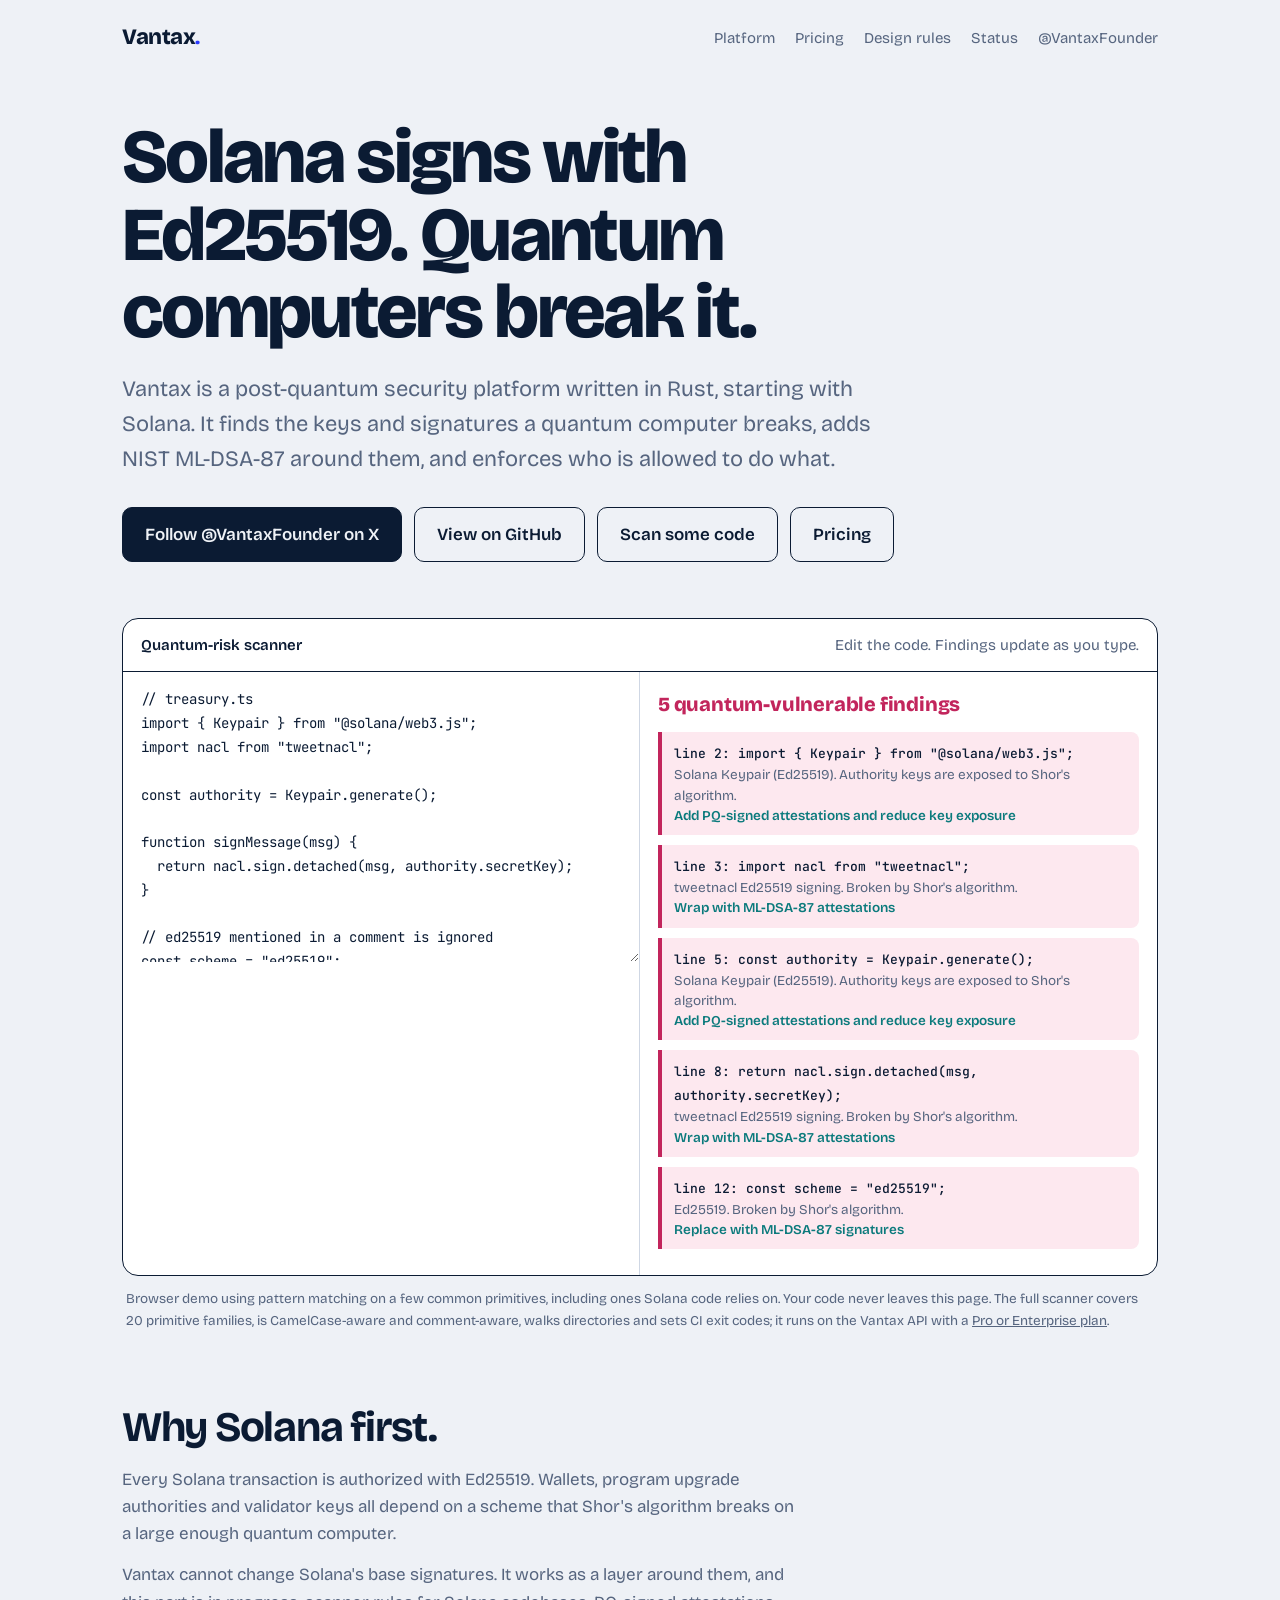
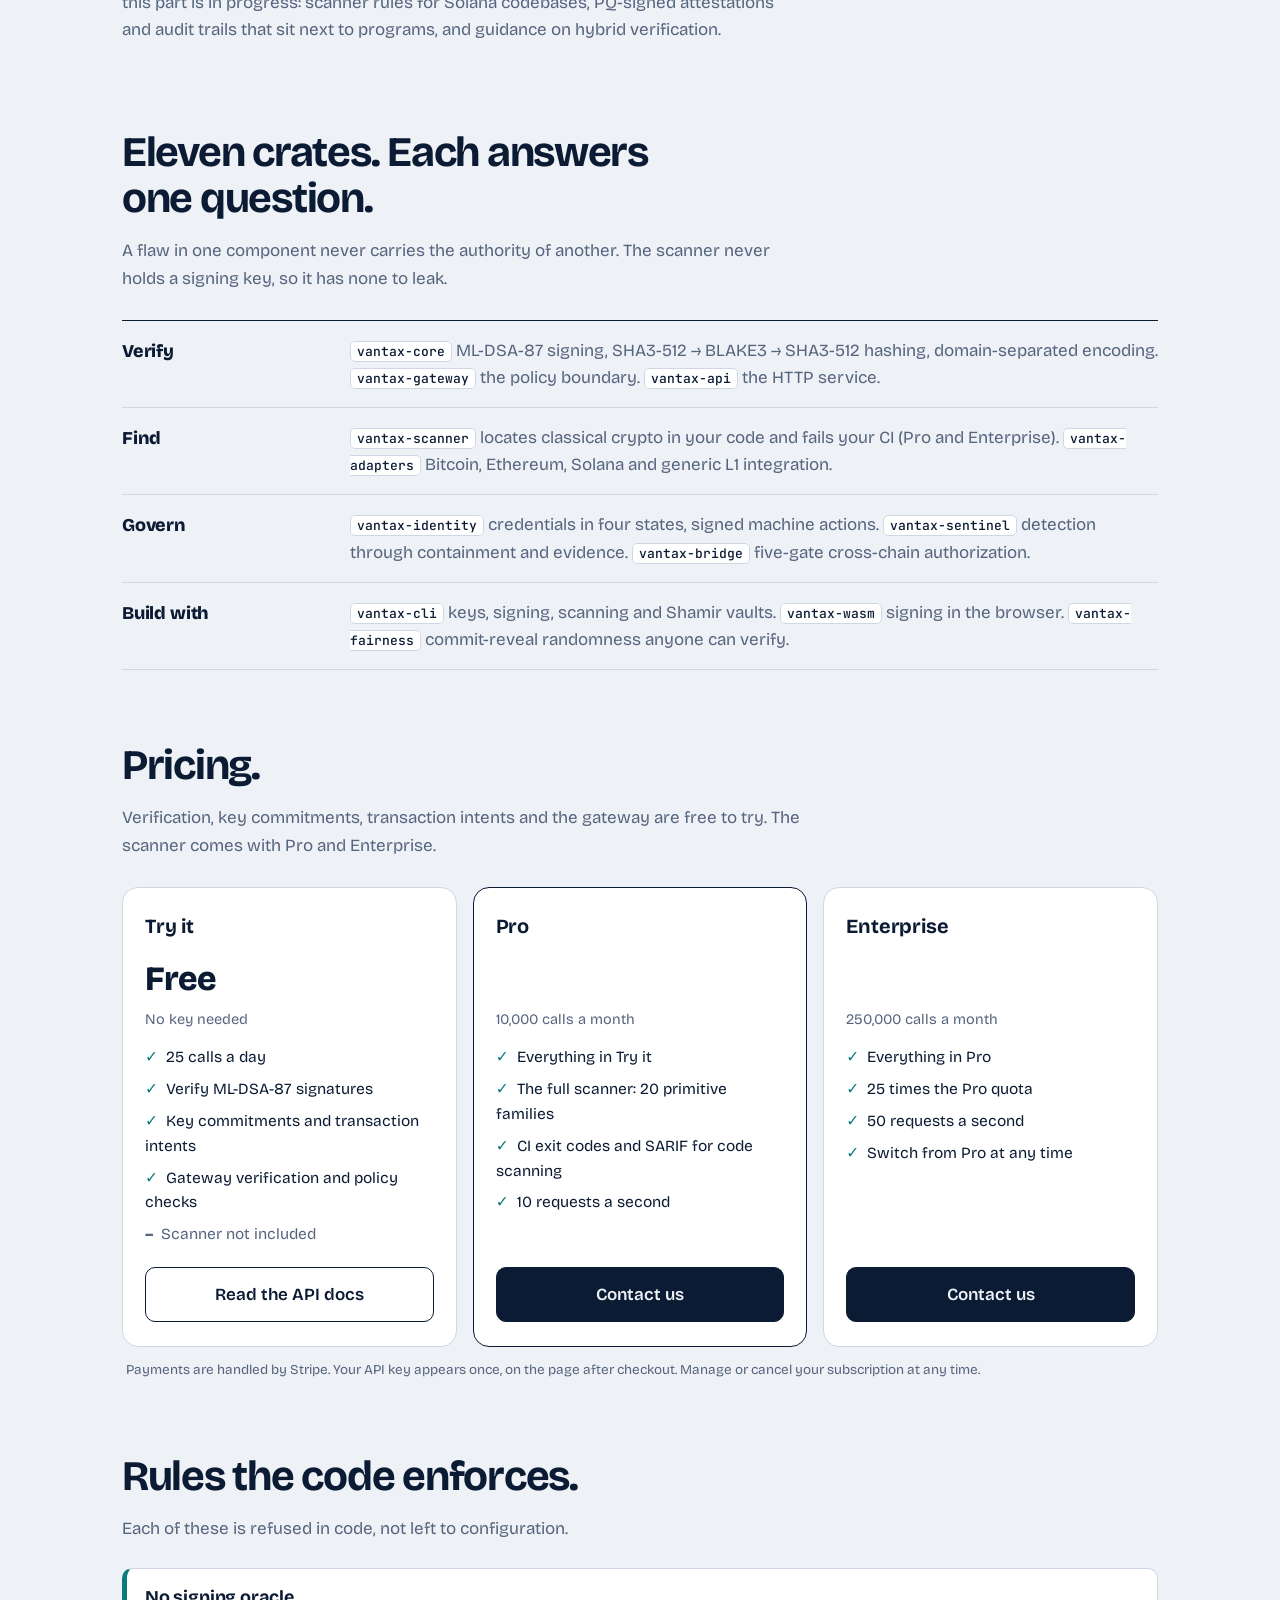
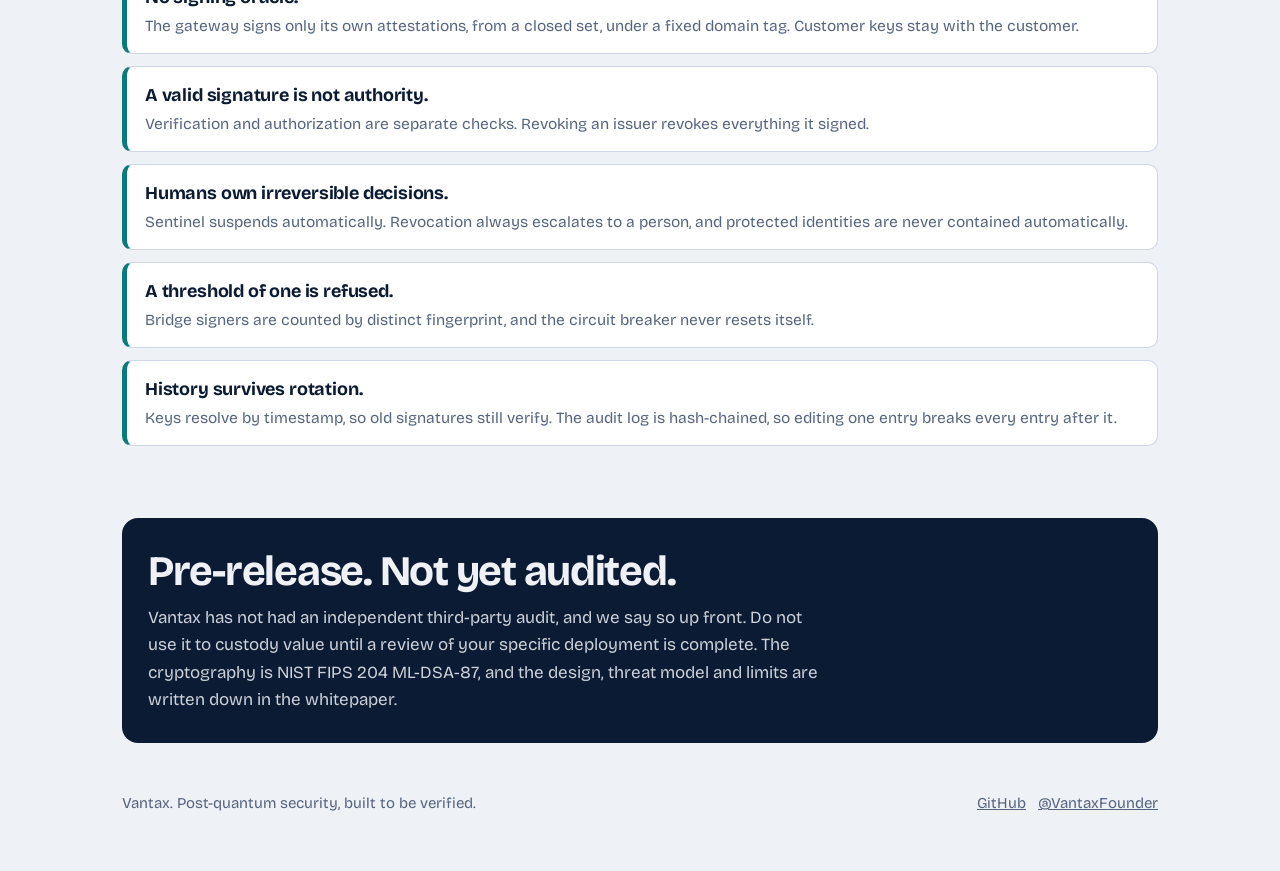
==== site/index.html @ fefc7bf5 "Vantax 2.0: open crates, CLI, docs and site Adds the open-source Vantax workspace (MIT or Apache-2.0" ====
<!DOCTYPE html>
<html lang="en">
<head>
<meta charset="utf-8">
<meta name="viewport" content="width=device-width, initial-scale=1, viewport-fit=cover">
<!-- Base URL of the Vantax API (no trailing slash). Empty means this site's own
     origin, for when the site and the API share a host (nginx proxies /api/). -->
<meta name="vantax-api" content="https://api.vantax-cybersecurity.com">
<title>Vantax: post-quantum security for Solana</title>
<meta name="description" content="Vantax is post-quantum security in Rust, starting with Solana: ML-DSA-87 signatures, a migration scanner, a policy gateway, identity, sentinel and bridge security.">
<link rel="canonical" href="https://vantax-cybersecurity.com/">
<meta property="og:type" content="website">
<meta property="og:url" content="https://vantax-cybersecurity.com/">
<meta property="og:title" content="Vantax: post-quantum security for Solana">
<meta property="og:description" content="Solana signs with Ed25519. Quantum computers break it. Vantax is post-quantum security in Rust, starting with Solana.">
<meta name="twitter:card" content="summary">
<meta name="twitter:site" content="@VantaxFounder">
<link rel="preconnect" href="https://fonts.googleapis.com">
<link rel="preconnect" href="https://fonts.gstatic.com" crossorigin>
<link href="https://fonts.googleapis.com/css2?family=Bricolage+Grotesque:opsz,wght@12..96,400;12..96,600;12..96,800&family=JetBrains+Mono:wght@400;500&display=swap" rel="stylesheet">
<style>
:root{--bg:#eef1f6;--surface:#fff;--ink:#0b1b33;--mute:#56657f;--line:#cfd7e4;--flag:#c2255c;--flagbg:#fde8ef;--ok:#0b7a7c;--okbg:#e2f4f4;--accent:#2b3cff;
--sans:"Bricolage Grotesque",system-ui,-apple-system,"Segoe UI",sans-serif;--mono:"JetBrains Mono",ui-monospace,Menlo,Consolas,monospace;
box-sizing:border-box;padding-top:env(safe-area-inset-top,0px);padding-bottom:env(safe-area-inset-bottom,0px)}
@media(prefers-color-scheme:dark){:root:not([data-theme="light"]){--bg:#0a1020;--surface:#111a30;--ink:#e8edf7;--mute:#8fa0bf;--line:#243252;--flag:#ff6b9a;--flagbg:#3a1526;--ok:#4fd1d3;--okbg:#0f2f33;--accent:#8a96ff}}
:root[data-theme="dark"]{--bg:#0a1020;--surface:#111a30;--ink:#e8edf7;--mute:#8fa0bf;--line:#243252;--flag:#ff6b9a;--flagbg:#3a1526;--ok:#4fd1d3;--okbg:#0f2f33;--accent:#8a96ff}
*,*::before,*::after{box-sizing:border-box}
html{scroll-behavior:smooth;scroll-padding-top:env(safe-area-inset-top,0px)}
body{margin:0;background:var(--bg);color:var(--ink);font-family:var(--sans);font-size:17px;line-height:1.6;-webkit-font-smoothing:antialiased}
a{color:inherit}
:focus-visible{outline:3px solid var(--accent);outline-offset:3px;border-radius:4px}
.wrap{max-width:1080px;margin:0 auto;padding:0 22px}
header{display:flex;align-items:center;justify-content:space-between;padding:20px 0}
.logo{font-weight:800;font-size:22px;letter-spacing:-.02em;text-decoration:none}
.logo b{color:var(--accent)}
nav a{margin-left:20px;font-size:15px;color:var(--mute);text-decoration:none}
nav a:hover{color:var(--ink)}
h1{font-size:clamp(38px,7vw,76px);line-height:1.02;letter-spacing:-.035em;font-weight:800;margin:44px 0 20px;max-width:17ch}
.lede{font-size:clamp(18px,2.4vw,22px);color:var(--mute);max-width:56ch;margin:0 0 30px}
.btns{display:flex;flex-wrap:wrap;gap:12px;margin-bottom:56px}
.btn{display:inline-block;padding:13px 22px;border-radius:10px;font-weight:600;text-decoration:none;border:1.5px solid var(--ink)}
.btn.p{background:var(--ink);color:var(--bg)}
.btn:hover{transform:translateY(-1px)}
.demo{background:var(--surface);border:1.5px solid var(--ink);border-radius:16px;overflow:hidden}
.demo-h{display:flex;justify-content:space-between;gap:12px;flex-wrap:wrap;padding:14px 18px;border-bottom:1.5px solid var(--ink);font-weight:600;font-size:15px}
.demo-h span{color:var(--mute);font-weight:400}
.cols{display:grid;grid-template-columns:1fr 1fr}
@media(max-width:760px){.cols{grid-template-columns:1fr}}
.ed{position:relative;border-right:1.5px solid var(--line)}
@media(max-width:760px){.ed{border-right:0;border-bottom:1.5px solid var(--line)}}
.ed::after{content:"";position:absolute;left:0;right:0;top:0;height:46px;background:linear-gradient(var(--flagbg),transparent);opacity:0;pointer-events:none;animation:sweep 2.4s .5s ease-out 1}
@keyframes sweep{0%{opacity:.9;transform:translateY(0)}100%{opacity:0;transform:translateY(260px)}}
textarea{width:100%;min-height:290px;border:0;resize:vertical;padding:16px 18px;background:transparent;color:var(--ink);font:400 14px/1.7 var(--mono);display:block}
.res{padding:16px 18px;min-height:290px;font-size:15px}
.sum{font-weight:800;font-size:20px;margin:0 0 12px;letter-spacing:-.01em}
.sum.ok{color:var(--ok)}.sum.bad{color:var(--flag)}
.f{border-left:4px solid var(--flag);background:var(--flagbg);padding:9px 12px;margin:0 0 10px;border-radius:0 8px 8px 0}
.f code{font:500 13px var(--mono)}
.f small{display:block;color:var(--mute);font-size:13.5px;line-height:1.5}
.f .fix{color:var(--ok);font-weight:600}
.note{font-size:13.5px;color:var(--mute);margin:12px 4px 0}
section{padding:72px 0 0}
h2{font-size:clamp(28px,4.5vw,42px);letter-spacing:-.03em;line-height:1.1;margin:0 0 16px;max-width:20ch}
p.big{max-width:62ch;color:var(--mute);margin:0 0 14px}
dl{margin:28px 0 0;border-top:1.5px solid var(--ink)}
.row{display:grid;grid-template-columns:200px 1fr;gap:6px 28px;padding:16px 0;border-bottom:1px solid var(--line)}
@media(max-width:640px){.row{grid-template-columns:1fr}}
dt{font-weight:800;font-size:18px;letter-spacing:-.01em}
dd{margin:0;color:var(--mute)}
dd code,.rules code{font:500 13px var(--mono);color:var(--ink);background:var(--surface);border:1px solid var(--line);border-radius:5px;padding:1px 6px}
.rules{list-style:none;padding:0;margin:26px 0 0;display:grid;gap:12px}
.rules li{background:var(--surface);border:1.5px solid var(--line);border-left:5px solid var(--ok);border-radius:10px;padding:14px 18px}
.rules b{display:block;font-size:18px;letter-spacing:-.01em}
.rules span{color:var(--mute);font-size:15.5px}
.plans{display:grid;grid-template-columns:repeat(3,1fr);gap:16px;margin:28px 0 0}
@media(max-width:860px){.plans{grid-template-columns:1fr}}
.plan{background:var(--surface);border:1.5px solid var(--line);border-radius:16px;padding:22px 22px 24px;display:flex;flex-direction:column}
.plan.hi{border:1.5px solid var(--ink)}
.plan h3{margin:0;font-size:20px;letter-spacing:-.01em}
.plan .price{font-size:34px;font-weight:800;letter-spacing:-.03em;margin:10px 0 2px;min-height:1.2em}
.plan .per{color:var(--mute);font-size:14.5px;margin:0 0 14px}
.plan ul{list-style:none;padding:0;margin:0 0 20px;display:grid;gap:7px;font-size:15.5px}
.plan li::before{content:"✓";color:var(--ok);font-weight:800;margin-right:8px}
.plan li.no::before{content:"–";color:var(--mute)}
.plan li.no{color:var(--mute)}
.plan .btn{margin-top:auto;text-align:center}
.btn[aria-disabled="true"]{opacity:.55;pointer-events:none}
.status{margin-top:72px;background:var(--ink);color:var(--bg);border-radius:16px;padding:30px 26px}
.status h2{margin-bottom:10px}
.status p{margin:0;max-width:62ch;opacity:.85}
footer{padding:48px 0 56px;color:var(--mute);font-size:15px;display:flex;flex-wrap:wrap;gap:12px 28px;justify-content:space-between}
@media(prefers-reduced-motion:reduce){.ed::after{animation:none}html{scroll-behavior:auto}.btn:hover{transform:none}}
</style>
</head>
<body>
<div class="wrap">
<header>
  <a class="logo" href="#top">Vantax<b>.</b></a>
  <nav><a href="#platform">Platform</a><a href="#pricing">Pricing</a><a href="#rules">Design rules</a><a href="#status">Status</a><a href="https://x.com/VantaxFounder">@VantaxFounder</a></nav>
</header>

<main id="top">
  <h1>Solana signs with Ed25519. Quantum computers break it.</h1>
  <p class="lede">Vantax is a post-quantum security platform written in Rust, starting with Solana. It finds the keys and signatures a quantum computer breaks, adds NIST ML-DSA-87 around them, and enforces who is allowed to do what.</p>
  <div class="btns">
    <a class="btn p" href="https://x.com/VantaxFounder">Follow @VantaxFounder on X</a>
    <a class="btn" href="https://github.com/Vanta-Cybersecurity/Vantax">View on GitHub</a>
    <a class="btn" href="#try">Scan some code</a>
    <a class="btn" href="#pricing">Pricing</a>
  </div>

  <div class="demo" id="try">
    <div class="demo-h">Quantum-risk scanner <span>Edit the code. Findings update as you type.</span></div>
    <div class="cols">
      <div class="ed"><label class="sr" for="code" style="position:absolute;left:-9999px">Source code to scan</label>
<textarea id="code" spellcheck="false">// treasury.ts
import { Keypair } from "@solana/web3.js";
import nacl from "tweetnacl";

const authority = Keypair.generate();

function signMessage(msg) {
  return nacl.sign.detached(msg, authority.secretKey);
}

// ed25519 mentioned in a comment is ignored
const scheme = "ed25519";</textarea></div>
      <div class="res" id="res" aria-live="polite"></div>
    </div>
  </div>
  <p class="note">Browser demo using pattern matching on a few common primitives, including ones Solana code relies on. Your code never leaves this page. The full scanner covers 20 primitive families, is CamelCase-aware and comment-aware, walks directories and sets CI exit codes; it runs on the Vantax API with a <a href="#pricing">Pro or Enterprise plan</a>.</p>

  <section id="solana">
    <h2>Why Solana first.</h2>
    <p class="big">Every Solana transaction is authorized with Ed25519. Wallets, program upgrade authorities and validator keys all depend on a scheme that Shor's algorithm breaks on a large enough quantum computer.</p>
    <p class="big">Vantax cannot change Solana's base signatures. It works as a layer around them, and this part is in progress: scanner rules for Solana codebases, PQ-signed attestations and audit trails that sit next to programs, and guidance on hybrid verification.</p>
  </section>

  <section id="platform">
    <h2>Eleven crates. Each answers one question.</h2>
    <p class="big">A flaw in one component never carries the authority of another. The scanner never holds a signing key, so it has none to leak.</p>
    <dl>
      <div class="row"><dt>Verify</dt><dd><code>vantax-core</code> ML-DSA-87 signing, SHA3-512 → BLAKE3 → SHA3-512 hashing, domain-separated encoding. <code>vantax-gateway</code> the policy boundary. <code>vantax-api</code> the HTTP service.</dd></div>
      <div class="row"><dt>Find</dt><dd><code>vantax-scanner</code> locates classical crypto in your code and fails your CI (Pro and Enterprise). <code>vantax-adapters</code> Bitcoin, Ethereum, Solana and generic L1 integration.</dd></div>
      <div class="row"><dt>Govern</dt><dd><code>vantax-identity</code> credentials in four states, signed machine actions. <code>vantax-sentinel</code> detection through containment and evidence. <code>vantax-bridge</code> five-gate cross-chain authorization.</dd></div>
      <div class="row"><dt>Build with</dt><dd><code>vantax-cli</code> keys, signing, scanning and Shamir vaults. <code>vantax-wasm</code> signing in the browser. <code>vantax-fairness</code> commit-reveal randomness anyone can verify.</dd></div>
    </dl>
  </section>

  <section id="pricing">
    <h2>Pricing.</h2>
    <p class="big">Verification, key commitments, transaction intents and the gateway are free to try. The scanner comes with Pro and Enterprise.</p>
    <div class="plans">
      <div class="plan">
        <h3>Try it</h3>
        <p class="price">Free</p>
        <p class="per">No key needed</p>
        <ul>
          <li>25 calls a day</li>
          <li>Verify ML-DSA-87 signatures</li>
          <li>Key commitments and transaction intents</li>
          <li>Gateway verification and policy checks</li>
          <li class="no">Scanner not included</li>
        </ul>
        <a class="btn" href="https://github.com/Vanta-Cybersecurity/Vantax/blob/main/docs/API.md">Read the API docs</a>
      </div>
      <div class="plan hi" data-plan="pro">
        <h3>Pro</h3>
        <p class="price" data-price>&nbsp;</p>
        <p class="per">10,000 calls a month</p>
        <ul>
          <li>Everything in Try it</li>
          <li>The full scanner: 20 primitive families</li>
          <li>CI exit codes and SARIF for code scanning</li>
          <li>10 requests a second</li>
        </ul>
        <a class="btn p" data-buy href="#pricing" aria-disabled="true">Subscribe</a>
      </div>
      <div class="plan" data-plan="enterprise">
        <h3>Enterprise</h3>
        <p class="price" data-price>&nbsp;</p>
        <p class="per">250,000 calls a month</p>
        <ul>
          <li>Everything in Pro</li>
          <li>25 times the Pro quota</li>
          <li>50 requests a second</li>
          <li>Switch from Pro at any time</li>
        </ul>
        <a class="btn p" data-buy href="#pricing" aria-disabled="true">Subscribe</a>
      </div>
    </div>
    <p class="note" id="billing-note">Payments are handled by Stripe. Your API key appears once, on the page after checkout. Manage or cancel your subscription at any time.</p>
  </section>

  <section id="rules">
    <h2>Rules the code enforces.</h2>
    <p class="big">Each of these is refused in code, not left to configuration.</p>
    <ul class="rules">
      <li><b>No signing oracle.</b><span>The gateway signs only its own attestations, from a closed set, under a fixed domain tag. Customer keys stay with the customer.</span></li>
      <li><b>A valid signature is not authority.</b><span>Verification and authorization are separate checks. Revoking an issuer revokes everything it signed.</span></li>
      <li><b>Humans own irreversible decisions.</b><span>Sentinel suspends automatically. Revocation always escalates to a person, and protected identities are never contained automatically.</span></li>
      <li><b>A threshold of one is refused.</b><span>Bridge signers are counted by distinct fingerprint, and the circuit breaker never resets itself.</span></li>
      <li><b>History survives rotation.</b><span>Keys resolve by timestamp, so old signatures still verify. The audit log is hash-chained, so editing one entry breaks every entry after it.</span></li>
    </ul>
  </section>

  <section class="status" id="status">
    <h2>Pre-release. Not yet audited.</h2>
    <p>Vantax has not had an independent third-party audit, and we say so up front. Do not use it to custody value until a review of your specific deployment is complete. The cryptography is NIST FIPS 204 ML-DSA-87, and the design, threat model and limits are written down in the whitepaper.</p>
  </section>
</main>

<footer>
  <span>Vantax. Post-quantum security, built to be verified.</span>
  <span><a href="https://github.com/Vanta-Cybersecurity/Vantax">GitHub</a> &nbsp; <a href="https://x.com/VantaxFounder">@VantaxFounder</a></span>
</footer>
</div>

<script>
(function(){
  var rules=[
    {re:/secp256k1/i,n:"secp256k1 (ECDSA)",s:"Broken by Shor's algorithm",f:"Replace with ML-DSA-87 signatures"},
    {re:/\bKeypair\b/,n:"Solana Keypair (Ed25519)",s:"Authority keys are exposed to Shor's algorithm",f:"Add PQ-signed attestations and reduce key exposure"},
    {re:/tweetnacl|\bnacl\.sign/,n:"tweetnacl Ed25519 signing",s:"Broken by Shor's algorithm",f:"Wrap with ML-DSA-87 attestations"},
    {re:/ed25519[_-]dalek|ed25519_consensus/i,n:"ed25519-dalek",s:"Broken by Shor's algorithm",f:"Wrap with ML-DSA-87 attestations"},
    {re:/\bed25519\b/i,n:"Ed25519",s:"Broken by Shor's algorithm",f:"Replace with ML-DSA-87 signatures"},
    {re:/\becdsa\b/i,n:"ECDSA",s:"Broken by Shor's algorithm",f:"Replace with ML-DSA-87 signatures"},
    {re:/["'(\s.]rsa["')\s.,]|RSA[A-Z_]|\bRSA\b/,n:"RSA",s:"Broken by Shor's algorithm",f:"Replace with ML-DSA-87 (signing) or ML-KEM (key exchange)"},
    {re:/\b(p-?256|prime256v1|secp256r1)\b/i,n:"P-256",s:"Broken by Shor's algorithm",f:"Replace with ML-DSA-87 signatures"},
    {re:/\b(x25519|ecdh)\b/i,n:"ECDH / X25519",s:"Key exchange broken by Shor's algorithm",f:"Replace with ML-KEM"}
  ];
  var ta=document.getElementById("code"),res=document.getElementById("res");
  function esc(s){return s.replace(/[&<>]/g,function(c){return {"&":"&amp;","<":"&lt;",">":"&gt;"}[c]})}
  function scan(){
    var lines=ta.value.split("\n"),out=[],hits=0;
    lines.forEach(function(l,i){
      var t=l.trim();
      if(!t||t.indexOf("//")===0||t.indexOf("#")===0||t.indexOf("*")===0)return;
      var code=l.replace(/\/\/.*$/,"");
      rules.forEach(function(r){
        if(r.re.test(code)){
          hits++;
          out.push('<div class="f"><code>line '+(i+1)+': '+esc(t.slice(0,60))+'</code><small>'+r.n+'. '+r.s+'.</small><small class="fix">'+r.f+'</small></div>');
        }
      });
    });
    res.innerHTML=hits?'<p class="sum bad">'+hits+' quantum-vulnerable finding'+(hits>1?'s':'')+'</p>'+out.join(""):'<p class="sum ok">No findings in this snippet.</p><small>Nothing matched the demo patterns. Run the full scanner on your repository for real coverage.</small>';
  }
  ta.addEventListener("input",scan);scan();
})();
(function(){
  // Prices and checkout links come from the API (GET /api/v1/plans), so they
  // are set in one place: the server's VANTAX_PRICE_* and VANTAX_STRIPE_LINK_*.
  var base=(document.querySelector('meta[name="vantax-api"]')||{}).content||"";
  var note=document.getElementById("billing-note");
  function contact(){
    document.querySelectorAll("[data-buy]").forEach(function(a){
      a.textContent="Contact us";a.href="https://x.com/VantaxFounder";a.removeAttribute("aria-disabled");
    });
  }
  fetch(base+"/api/v1/plans",{headers:{"Accept":"application/json"}}).then(function(r){
    if(!r.ok)throw new Error(r.status);return r.json();
  }).then(function(d){
    var ok=false;
    (d.plans||[]).forEach(function(p){
      var card=document.querySelector('[data-plan="'+p.plan+'"]');if(!card)return;
      if(p.price)card.querySelector("[data-price]").textContent=p.price;
      var a=card.querySelector("[data-buy]");
      if(p.checkout_url&&/^https:\/\//.test(p.checkout_url)){a.href=p.checkout_url;a.removeAttribute("aria-disabled");ok=true}
    });
    if(!ok)contact();
    if(d.billing&&d.billing.portal_url&&/^https:\/\//.test(d.billing.portal_url)){
      var link=document.createElement("a");link.href=d.billing.portal_url;link.textContent="Manage your subscription";
      note.appendChild(document.createTextNode(" "));note.appendChild(link);note.appendChild(document.createTextNode("."));
    }
  }).catch(contact);
})();
</script>
</body>
</html>
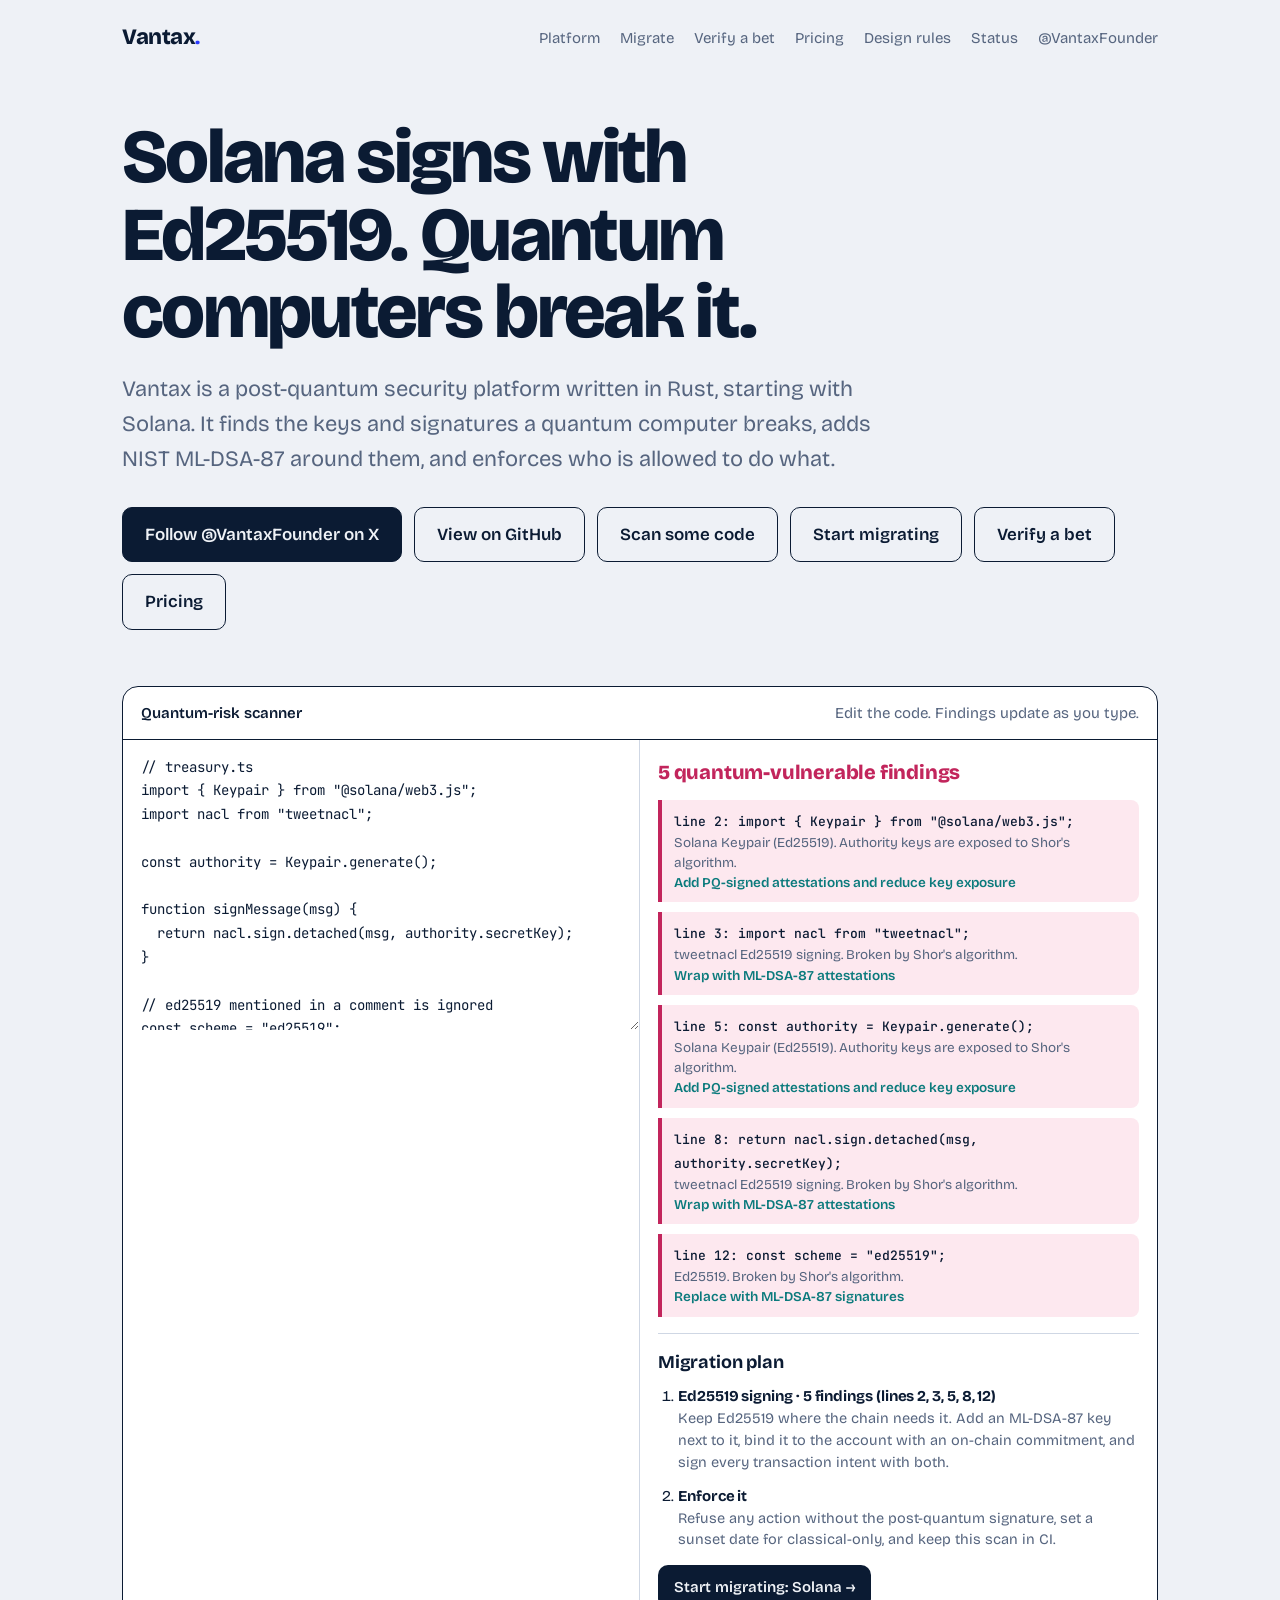
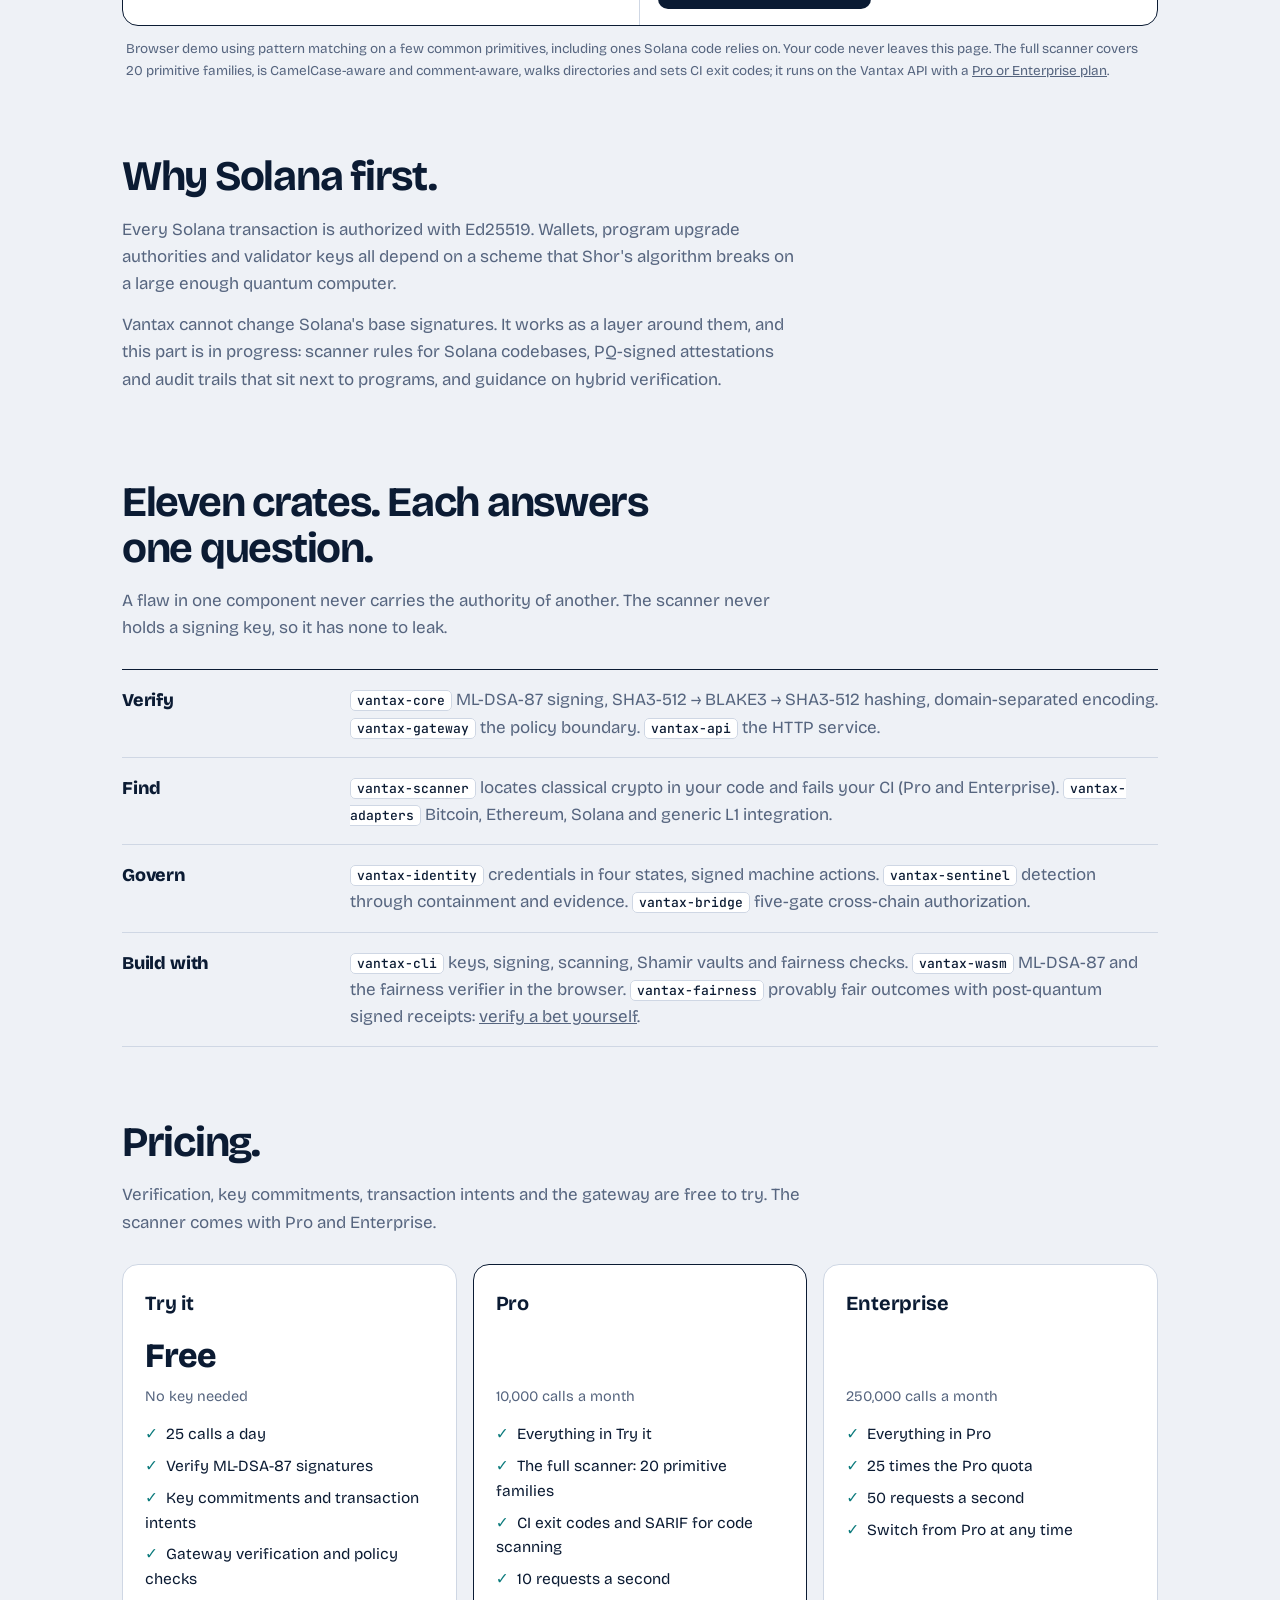
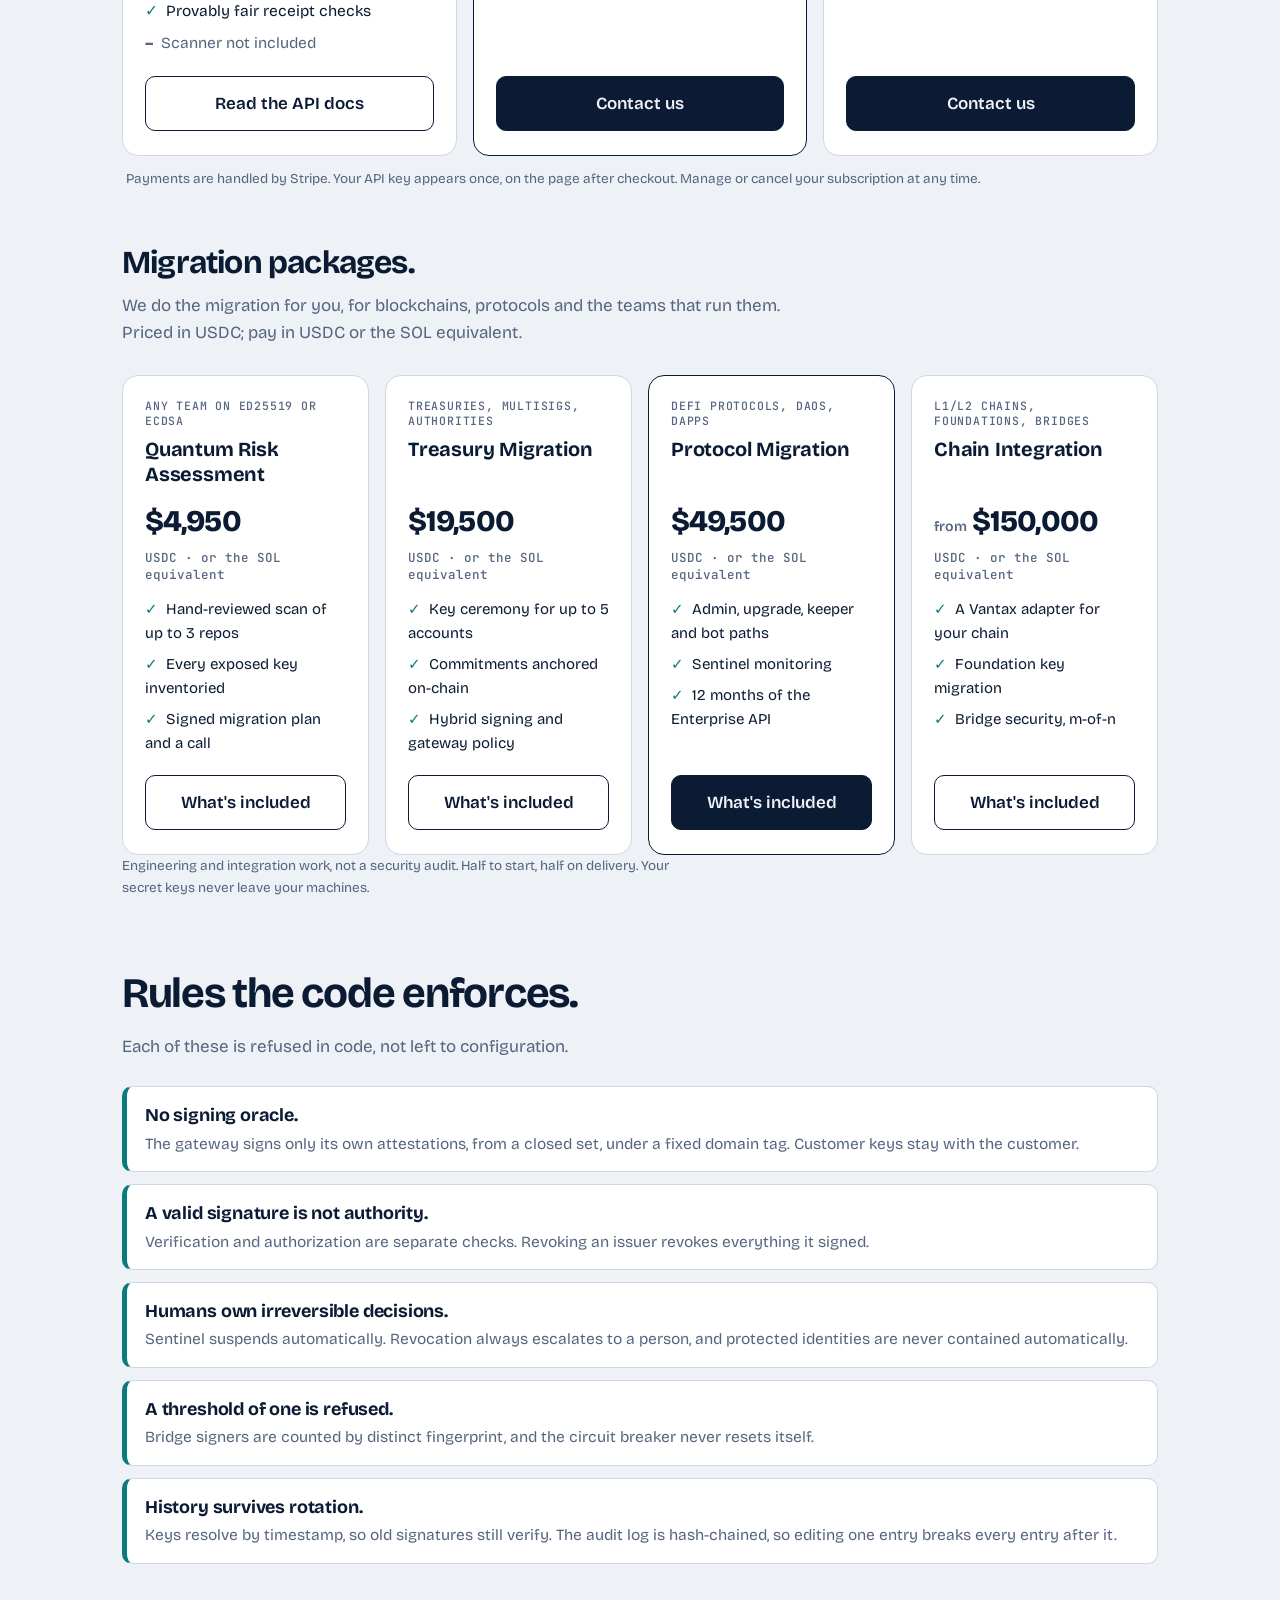
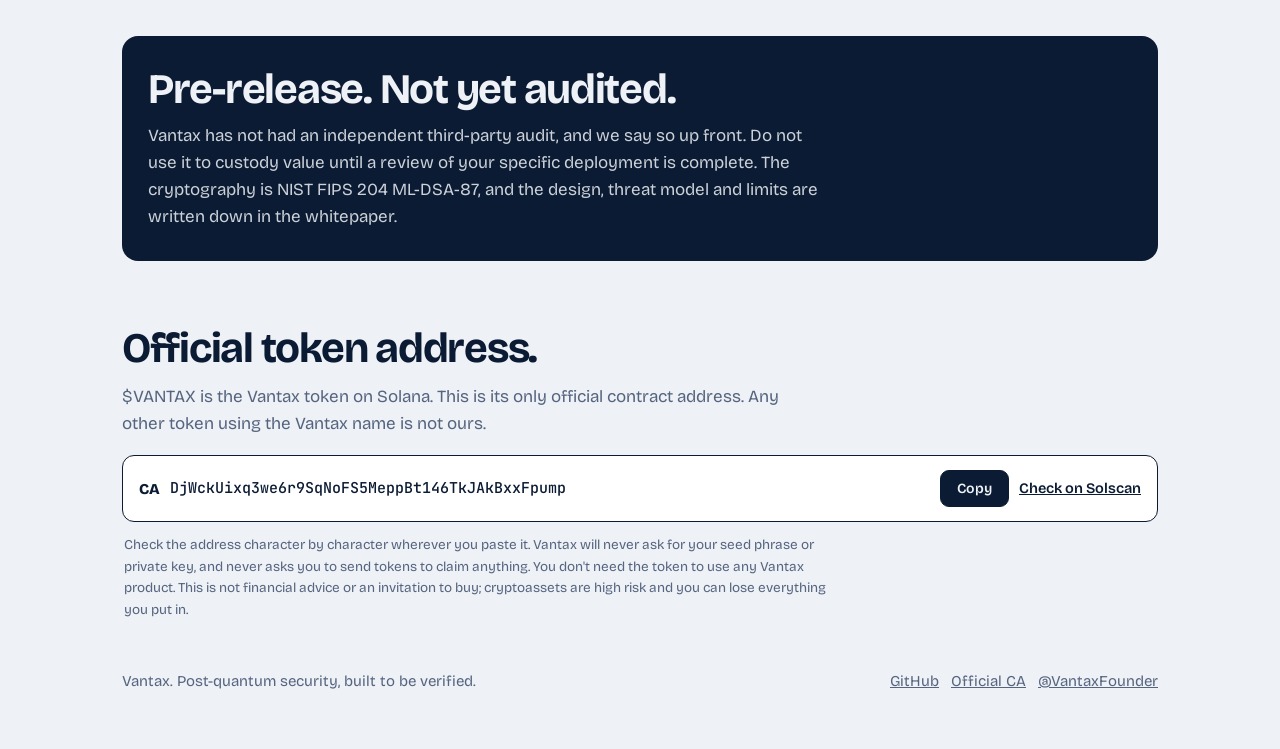
==== commit 5fdfaa2a: "Vantax 2.2: identity, sentinel, bridge, fairness and the browser build - vantax-identity, vantax-sen" ====
--- a/site/index.html
+++ b/site/index.html
@@ -45,6 +45,7 @@
 .demo-h{display:flex;justify-content:space-between;gap:12px;flex-wrap:wrap;padding:14px 18px;border-bottom:1.5px solid var(--ink);font-weight:600;font-size:15px}
 .demo-h span{color:var(--mute);font-weight:400}
 .cols{display:grid;grid-template-columns:1fr 1fr}
+.cols>*{min-width:0}
 @media(max-width:760px){.cols{grid-template-columns:1fr}}
 .ed{position:relative;border-right:1.5px solid var(--line)}
 @media(max-width:760px){.ed{border-right:0;border-bottom:1.5px solid var(--line)}}
@@ -55,7 +56,13 @@
 .sum{font-weight:800;font-size:20px;margin:0 0 12px;letter-spacing:-.01em}
 .sum.ok{color:var(--ok)}.sum.bad{color:var(--flag)}
 .f{border-left:4px solid var(--flag);background:var(--flagbg);padding:9px 12px;margin:0 0 10px;border-radius:0 8px 8px 0}
-.f code{font:500 13px var(--mono)}
+.f code{font:500 13px var(--mono);overflow-wrap:anywhere}
+.mig{margin:16px 0 0;border-top:1.5px solid var(--line);padding-top:14px}
+.mig h3{margin:0 0 8px;font-size:18px;letter-spacing:-.01em}
+.mig ol{margin:0 0 14px;padding-left:20px;display:grid;gap:10px;font-size:15px}
+.mig li b{display:block;letter-spacing:-.005em}
+.mig li span{display:block;color:var(--mute);font-size:14.5px;line-height:1.5}
+.mig .go{display:inline-block;padding:10px 16px;border-radius:10px;background:var(--ink);color:var(--bg);font-weight:600;text-decoration:none}
 .f small{display:block;color:var(--mute);font-size:13.5px;line-height:1.5}
 .f .fix{color:var(--ok);font-weight:600}
 .note{font-size:13.5px;color:var(--mute);margin:12px 4px 0}
@@ -85,6 +92,33 @@
 .plan li.no{color:var(--mute)}
 .plan .btn{margin-top:auto;text-align:center}
 .btn[aria-disabled="true"]{opacity:.55;pointer-events:none}
+.dfy{display:flex;flex-wrap:wrap;align-items:center;gap:6px 18px;margin:22px 0 0;padding:20px 22px;border:1.5px solid var(--ink);border-radius:16px;background:var(--surface);text-decoration:none}
+.dfy b{font-size:19px;letter-spacing:-.015em}
+.dfy span{color:var(--mute);flex:1 1 300px;font-size:15.5px}
+.dfy i{font-style:normal;font-weight:600;white-space:nowrap}
+.dfy:hover i{text-decoration:underline}
+.mp{margin:56px 0 0;scroll-margin-top:16px}
+.mp>h3{font-size:clamp(24px,3.4vw,32px);letter-spacing:-.025em;line-height:1.15;margin:0 0 10px}
+.mp>p{color:var(--mute);max-width:62ch;margin:0}
+.plans.four{grid-template-columns:repeat(4,minmax(0,1fr))}
+@media(max-width:1000px){.plans.four{grid-template-columns:repeat(2,minmax(0,1fr))}}
+@media(max-width:600px){.plans.four{grid-template-columns:minmax(0,1fr)}}
+.four .plan{min-width:0}
+.four .for{font:500 11.5px var(--mono);color:var(--mute);text-transform:uppercase;letter-spacing:.07em;margin:0 0 6px}
+.four .price{font-size:30px}
+.four .price small{font-size:14px;font-weight:600;color:var(--mute);letter-spacing:0;margin-right:5px}
+.four .per{font:500 12.5px var(--mono);margin:2px 0 14px}
+.four ul{font-size:15px}
+.four .plan>h3{line-height:1.25}
+@media(min-width:1001px){.four .for{min-height:2.9em}.four .plan>h3{min-height:2.5em}}
+.token{padding-top:64px;scroll-margin-top:16px}
+.token h2{margin-bottom:12px}
+.ca{display:flex;flex-wrap:wrap;align-items:center;gap:10px;margin:18px 0 0;padding:14px 16px;background:var(--surface);border:1.5px solid var(--ink);border-radius:12px}
+.ca-label{font-weight:800;font-size:15px;flex:none}
+.ca code{flex:1 1 320px;min-width:0;font:500 15px/1.5 var(--mono);overflow-wrap:anywhere;user-select:all}
+.ca button{flex:none;font:600 14px var(--sans);padding:9px 16px;border-radius:9px;border:1.5px solid var(--ink);background:var(--ink);color:var(--bg);cursor:pointer}
+.ca a{flex:none;font-size:14.5px;font-weight:600}
+.token .note{margin:12px 2px 0;max-width:80ch}
 .status{margin-top:72px;background:var(--ink);color:var(--bg);border-radius:16px;padding:30px 26px}
 .status h2{margin-bottom:10px}
 .status p{margin:0;max-width:62ch;opacity:.85}
@@ -96,7 +130,7 @@
 <div class="wrap">
 <header>
   <a class="logo" href="#top">Vantax<b>.</b></a>
-  <nav><a href="#platform">Platform</a><a href="#pricing">Pricing</a><a href="#rules">Design rules</a><a href="#status">Status</a><a href="https://x.com/VantaxFounder">@VantaxFounder</a></nav>
+  <nav><a href="#platform">Platform</a><a href="migrate.html">Migrate</a><a href="verify.html">Verify a bet</a><a href="#pricing">Pricing</a><a href="#rules">Design rules</a><a href="#status">Status</a><a href="https://x.com/VantaxFounder">@VantaxFounder</a></nav>
 </header>
 
 <main id="top">
@@ -106,6 +140,8 @@
     <a class="btn p" href="https://x.com/VantaxFounder">Follow @VantaxFounder on X</a>
     <a class="btn" href="https://github.com/Vanta-Cybersecurity/Vantax">View on GitHub</a>
     <a class="btn" href="#try">Scan some code</a>
+    <a class="btn" href="migrate.html">Start migrating</a>
+    <a class="btn" href="verify.html">Verify a bet</a>
     <a class="btn" href="#pricing">Pricing</a>
   </div>
 
@@ -143,7 +179,7 @@
       <div class="row"><dt>Verify</dt><dd><code>vantax-core</code> ML-DSA-87 signing, SHA3-512 → BLAKE3 → SHA3-512 hashing, domain-separated encoding. <code>vantax-gateway</code> the policy boundary. <code>vantax-api</code> the HTTP service.</dd></div>
       <div class="row"><dt>Find</dt><dd><code>vantax-scanner</code> locates classical crypto in your code and fails your CI (Pro and Enterprise). <code>vantax-adapters</code> Bitcoin, Ethereum, Solana and generic L1 integration.</dd></div>
       <div class="row"><dt>Govern</dt><dd><code>vantax-identity</code> credentials in four states, signed machine actions. <code>vantax-sentinel</code> detection through containment and evidence. <code>vantax-bridge</code> five-gate cross-chain authorization.</dd></div>
-      <div class="row"><dt>Build with</dt><dd><code>vantax-cli</code> keys, signing, scanning and Shamir vaults. <code>vantax-wasm</code> signing in the browser. <code>vantax-fairness</code> commit-reveal randomness anyone can verify.</dd></div>
+      <div class="row"><dt>Build with</dt><dd><code>vantax-cli</code> keys, signing, scanning, Shamir vaults and fairness checks. <code>vantax-wasm</code> ML-DSA-87 and the fairness verifier in the browser. <code>vantax-fairness</code> provably fair outcomes with post-quantum signed receipts: <a href="verify.html">verify a bet yourself</a>.</dd></div>
     </dl>
   </section>
 
@@ -160,6 +196,7 @@
           <li>Verify ML-DSA-87 signatures</li>
           <li>Key commitments and transaction intents</li>
           <li>Gateway verification and policy checks</li>
+          <li>Provably fair receipt checks</li>
           <li class="no">Scanner not included</li>
         </ul>
         <a class="btn" href="https://github.com/Vanta-Cybersecurity/Vantax/blob/main/docs/API.md">Read the API docs</a>
@@ -190,6 +227,61 @@
       </div>
     </div>
     <p class="note" id="billing-note">Payments are handled by Stripe. Your API key appears once, on the page after checkout. Manage or cancel your subscription at any time.</p>
+    <div class="mp" id="mig-pricing">
+      <h3>Migration packages.</h3>
+      <p>We do the migration for you, for blockchains, protocols and the teams that run them. Priced in USDC; pay in USDC or the SOL equivalent.</p>
+      <div class="plans four">
+        <div class="plan">
+          <p class="for">Any team on Ed25519 or ECDSA</p>
+          <h3>Quantum Risk Assessment</h3>
+          <p class="price">$4,950</p>
+          <p class="per">USDC · <span data-usd="4950">or the SOL equivalent</span></p>
+          <ul>
+            <li>Hand-reviewed scan of up to 3 repos</li>
+            <li>Every exposed key inventoried</li>
+            <li>Signed migration plan and a call</li>
+          </ul>
+          <a class="btn" href="migrate.html#packages">What's included</a>
+        </div>
+        <div class="plan">
+          <p class="for">Treasuries, multisigs, authorities</p>
+          <h3>Treasury Migration</h3>
+          <p class="price">$19,500</p>
+          <p class="per">USDC · <span data-usd="19500">or the SOL equivalent</span></p>
+          <ul>
+            <li>Key ceremony for up to 5 accounts</li>
+            <li>Commitments anchored on-chain</li>
+            <li>Hybrid signing and gateway policy</li>
+          </ul>
+          <a class="btn" href="migrate.html#packages">What's included</a>
+        </div>
+        <div class="plan hi">
+          <p class="for">DeFi protocols, DAOs, dApps</p>
+          <h3>Protocol Migration</h3>
+          <p class="price">$49,500</p>
+          <p class="per">USDC · <span data-usd="49500">or the SOL equivalent</span></p>
+          <ul>
+            <li>Admin, upgrade, keeper and bot paths</li>
+            <li>Sentinel monitoring</li>
+            <li>12 months of the Enterprise API</li>
+          </ul>
+          <a class="btn p" href="migrate.html#packages">What's included</a>
+        </div>
+        <div class="plan">
+          <p class="for">L1/L2 chains, foundations, bridges</p>
+          <h3>Chain Integration</h3>
+          <p class="price"><small>from</small>$150,000</p>
+          <p class="per">USDC · <span data-usd="150000">or the SOL equivalent</span></p>
+          <ul>
+            <li>A Vantax adapter for your chain</li>
+            <li>Foundation key migration</li>
+            <li>Bridge security, m-of-n</li>
+          </ul>
+          <a class="btn" href="migrate.html#packages">What's included</a>
+        </div>
+      </div>
+      <p class="note">Engineering and integration work, not a security audit. Half to start, half on delivery. Your secret keys never leave your machines.</p>
+    </div>
   </section>
 
   <section id="rules">
@@ -208,31 +300,89 @@
     <h2>Pre-release. Not yet audited.</h2>
     <p>Vantax has not had an independent third-party audit, and we say so up front. Do not use it to custody value until a review of your specific deployment is complete. The cryptography is NIST FIPS 204 ML-DSA-87, and the design, threat model and limits are written down in the whitepaper.</p>
   </section>
+
+  <section class="token" id="token" aria-labelledby="token-title">
+    <h2 id="token-title">Official token address.</h2>
+    <p class="big">$VANTAX is the Vantax token on Solana. This is its only official contract address. Any other token using the Vantax name is not ours.</p>
+    <div class="ca">
+      <span class="ca-label">CA</span>
+      <code id="ca">DjWckUixq3we6r9SqNoFS5MeppBt146TkJAkBxxFpump</code>
+      <button type="button" id="copy-ca">Copy</button>
+      <a href="https://solscan.io/token/DjWckUixq3we6r9SqNoFS5MeppBt146TkJAkBxxFpump" rel="noopener">Check on Solscan</a>
+    </div>
+    <p class="note">Check the address character by character wherever you paste it. Vantax will never ask for your seed phrase or private key, and never asks you to send tokens to claim anything. You don't need the token to use any Vantax product. This is not financial advice or an invitation to buy; cryptoassets are high risk and you can lose everything you put in.</p>
+  </section>
 </main>
 
 <footer>
   <span>Vantax. Post-quantum security, built to be verified.</span>
-  <span><a href="https://github.com/Vanta-Cybersecurity/Vantax">GitHub</a> &nbsp; <a href="https://x.com/VantaxFounder">@VantaxFounder</a></span>
+  <span><a href="https://github.com/Vanta-Cybersecurity/Vantax">GitHub</a> &nbsp; <a href="#token">Official CA</a> &nbsp; <a href="https://x.com/VantaxFounder">@VantaxFounder</a></span>
 </footer>
 </div>
+<script>
+(function(){
+  var b=document.getElementById("copy-ca"),c=document.getElementById("ca");
+  if(!b||!c)return;
+  b.addEventListener("click",function(){
+    var t=c.textContent.trim(),done=function(m){b.textContent=m;setTimeout(function(){b.textContent="Copy";},1500);};
+    if(navigator.clipboard&&navigator.clipboard.writeText){navigator.clipboard.writeText(t).then(function(){done("Copied");},function(){sel();});}else{sel();}
+    function sel(){var r=document.createRange();r.selectNodeContents(c);var s=getSelection();s.removeAllRanges();s.addRange(r);done("Selected");}
+  });
+})();
+(function(){
+  // SOL equivalents for the migration packages. USDC is the price; the line keeps its text if the rate can't load.
+  var lines=document.querySelectorAll("[data-usd]");if(!lines.length||!window.fetch)return;
+  var ctl=window.AbortController?new AbortController():null;if(ctl)setTimeout(function(){ctl.abort();},6000);
+  fetch("https://api.coingecko.com/api/v3/simple/price?ids=solana&vs_currencies=usd",ctl?{signal:ctl.signal}:{}).then(function(r){return r.json();}).then(function(d){
+    var usd=Number(d&&d.solana&&d.solana.usd);if(!(usd>0))return;
+    lines.forEach(function(n){var s=Number(n.getAttribute("data-usd"))/usd;n.textContent="≈ "+s.toLocaleString("en-US",{maximumFractionDigits:s<100?1:0})+" SOL today";});
+  }).catch(function(){});
+})();
+</script>
 
 <script>
 (function(){
   var rules=[
-    {re:/secp256k1/i,n:"secp256k1 (ECDSA)",s:"Broken by Shor's algorithm",f:"Replace with ML-DSA-87 signatures"},
-    {re:/\bKeypair\b/,n:"Solana Keypair (Ed25519)",s:"Authority keys are exposed to Shor's algorithm",f:"Add PQ-signed attestations and reduce key exposure"},
-    {re:/tweetnacl|\bnacl\.sign/,n:"tweetnacl Ed25519 signing",s:"Broken by Shor's algorithm",f:"Wrap with ML-DSA-87 attestations"},
-    {re:/ed25519[_-]dalek|ed25519_consensus/i,n:"ed25519-dalek",s:"Broken by Shor's algorithm",f:"Wrap with ML-DSA-87 attestations"},
-    {re:/\bed25519\b/i,n:"Ed25519",s:"Broken by Shor's algorithm",f:"Replace with ML-DSA-87 signatures"},
-    {re:/\becdsa\b/i,n:"ECDSA",s:"Broken by Shor's algorithm",f:"Replace with ML-DSA-87 signatures"},
-    {re:/["'(\s.]rsa["')\s.,]|RSA[A-Z_]|\bRSA\b/,n:"RSA",s:"Broken by Shor's algorithm",f:"Replace with ML-DSA-87 (signing) or ML-KEM (key exchange)"},
-    {re:/\b(p-?256|prime256v1|secp256r1)\b/i,n:"P-256",s:"Broken by Shor's algorithm",f:"Replace with ML-DSA-87 signatures"},
-    {re:/\b(x25519|ecdh)\b/i,n:"ECDH / X25519",s:"Key exchange broken by Shor's algorithm",f:"Replace with ML-KEM"}
+    {re:/secp256k1/i,n:"secp256k1 (ECDSA)",s:"Broken by Shor's algorithm",f:"Replace with ML-DSA-87 signatures",fam:"ecdsa"},
+    {re:/\bKeypair\b/,n:"Solana Keypair (Ed25519)",s:"Authority keys are exposed to Shor's algorithm",f:"Add PQ-signed attestations and reduce key exposure",fam:"ed25519"},
+    {re:/tweetnacl|\bnacl\.sign/,n:"tweetnacl Ed25519 signing",s:"Broken by Shor's algorithm",f:"Wrap with ML-DSA-87 attestations",fam:"ed25519"},
+    {re:/ed25519[_-]dalek|ed25519_consensus/i,n:"ed25519-dalek",s:"Broken by Shor's algorithm",f:"Wrap with ML-DSA-87 attestations",fam:"ed25519"},
+    {re:/\bed25519\b/i,n:"Ed25519",s:"Broken by Shor's algorithm",f:"Replace with ML-DSA-87 signatures",fam:"ed25519"},
+    {re:/\becdsa\b/i,n:"ECDSA",s:"Broken by Shor's algorithm",f:"Replace with ML-DSA-87 signatures",fam:"ecdsa"},
+    {re:/["'(\s.]rsa["')\s.,]|RSA[A-Z_]|\bRSA\b/,n:"RSA",s:"Broken by Shor's algorithm",f:"Replace with ML-DSA-87 (signing) or ML-KEM (key exchange)",fam:"rsa"},
+    {re:/\b(p-?256|prime256v1|secp256r1)\b/i,n:"P-256",s:"Broken by Shor's algorithm",f:"Replace with ML-DSA-87 signatures",fam:"ecdsa"},
+    {re:/\b(x25519|ecdh)\b/i,n:"ECDH / X25519",s:"Key exchange broken by Shor's algorithm",f:"Replace with ML-KEM",fam:"kex"}
   ];
+  // What to do about each family, most urgent first (signatures before key exchange).
+  var families={
+    ed25519:{n:"Ed25519 signing",d:"Keep Ed25519 where the chain needs it. Add an ML-DSA-87 key next to it, bind it to the account with an on-chain commitment, and sign every transaction intent with both."},
+    ecdsa:{n:"ECDSA (secp256k1, P-256)",d:"Keep ECDSA where the chain needs it. Add an ML-DSA-87 key, bind it with a commitment (bytes32 on Ethereum, OP_RETURN on Bitcoin), and sign intents with both."},
+    rsa:{n:"RSA",d:"Signatures: move to ML-DSA-87. Encryption and key exchange: move to ML-KEM (FIPS 203), hybrid while you transition."},
+    kex:{n:"ECDH / X25519 key exchange",d:"Move to hybrid X25519 + ML-KEM-768, as TLS 1.3 now does. Vantax signs; use a FIPS 203 library for key exchange."}
+  };
+  var famOrder=["ed25519","ecdsa","rsa","kex"];
+  function guessChain(text,fams){
+    if(/bitcoin|\bbtc\b|ripemd|bech32|p2wpkh|p2tr|psbt|satoshi/i.test(text))return "bitcoin";
+    if(/solidity|ethers|\bviem\b|web3\.eth|ethereum|ecrecover|ECDSA\.sol|\bwei\b/i.test(text))return "ethereum";
+    if(fams.ed25519)return "solana";
+    if(fams.ecdsa)return "ethereum";
+    return "solana";
+  }
+  var chainNames={solana:"Solana",ethereum:"Ethereum",bitcoin:"Bitcoin"};
+  function plan(fams,text){
+    var steps=famOrder.filter(function(k){return fams[k]}).map(function(k){
+      var lines=fams[k].filter(function(v,i,a){return a.indexOf(v)===i}).sort(function(a,b){return a-b});
+      return '<li><b>'+families[k].n+' · '+fams[k].length+' finding'+(fams[k].length>1?'s':'')+' (line'+(lines.length>1?'s ':' ')+lines.join(", ")+')</b><span>'+families[k].d+'</span></li>';
+    });
+    var chain=guessChain(text,fams);
+    return '<div class="mig"><h3>Migration plan</h3><ol>'+steps.join("")+
+      '<li><b>Enforce it</b><span>Refuse any action without the post-quantum signature, set a sunset date for classical-only, and keep this scan in CI.</span></li></ol>'+
+      '<a class="go" href="migrate.html?chain='+chain+'">Start migrating: '+chainNames[chain]+' →</a></div>';
+  }
   var ta=document.getElementById("code"),res=document.getElementById("res");
   function esc(s){return s.replace(/[&<>]/g,function(c){return {"&":"&amp;","<":"&lt;",">":"&gt;"}[c]})}
   function scan(){
-    var lines=ta.value.split("\n"),out=[],hits=0;
+    var lines=ta.value.split("\n"),out=[],hits=0,fams={};
     lines.forEach(function(l,i){
       var t=l.trim();
       if(!t||t.indexOf("//")===0||t.indexOf("#")===0||t.indexOf("*")===0)return;
@@ -240,11 +390,12 @@
       rules.forEach(function(r){
         if(r.re.test(code)){
           hits++;
+          (fams[r.fam]=fams[r.fam]||[]).push(i+1);
           out.push('<div class="f"><code>line '+(i+1)+': '+esc(t.slice(0,60))+'</code><small>'+r.n+'. '+r.s+'.</small><small class="fix">'+r.f+'</small></div>');
         }
       });
     });
-    res.innerHTML=hits?'<p class="sum bad">'+hits+' quantum-vulnerable finding'+(hits>1?'s':'')+'</p>'+out.join(""):'<p class="sum ok">No findings in this snippet.</p><small>Nothing matched the demo patterns. Run the full scanner on your repository for real coverage.</small>';
+    res.innerHTML=hits?'<p class="sum bad">'+hits+' quantum-vulnerable finding'+(hits>1?'s':'')+'</p>'+out.join("")+plan(fams,ta.value):'<p class="sum ok">No findings in this snippet.</p><small>Nothing matched the demo patterns. Run the full scanner on your repository for real coverage.</small>';
   }
   ta.addEventListener("input",scan);scan();
 })();
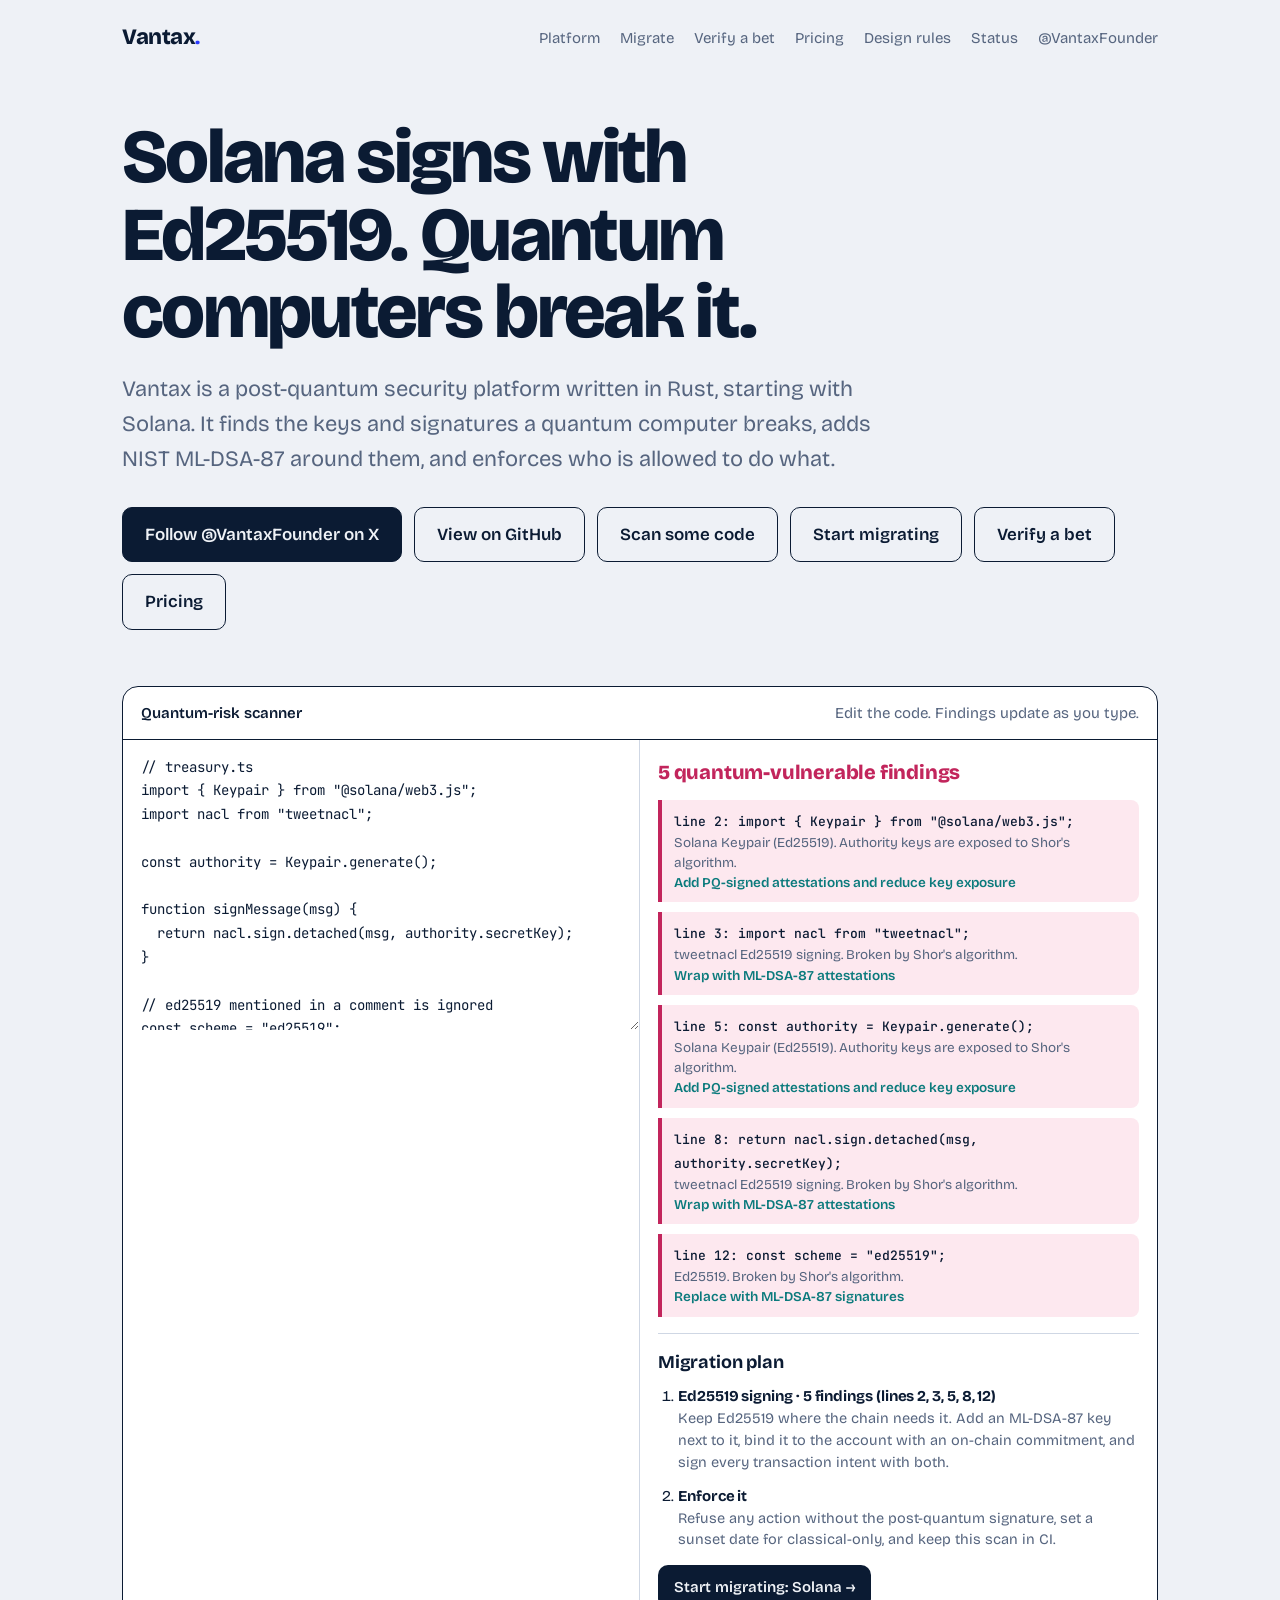
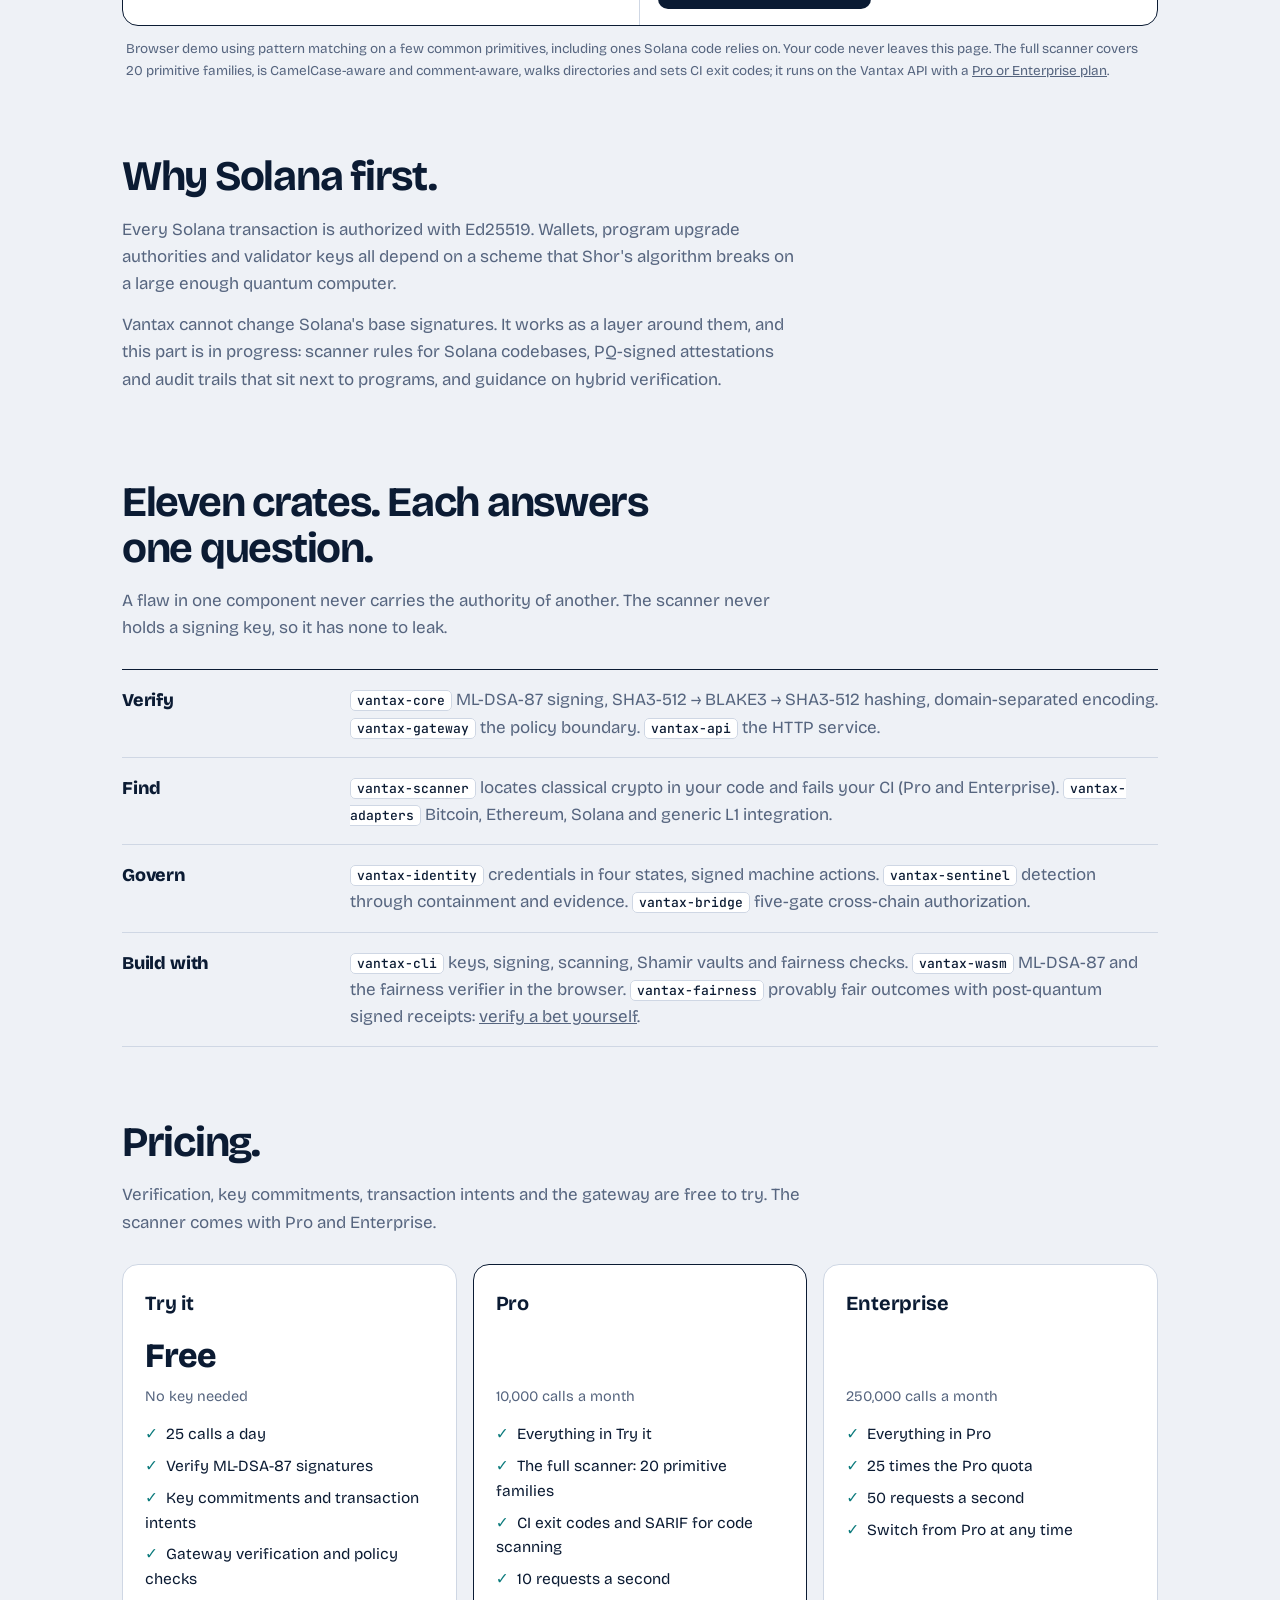
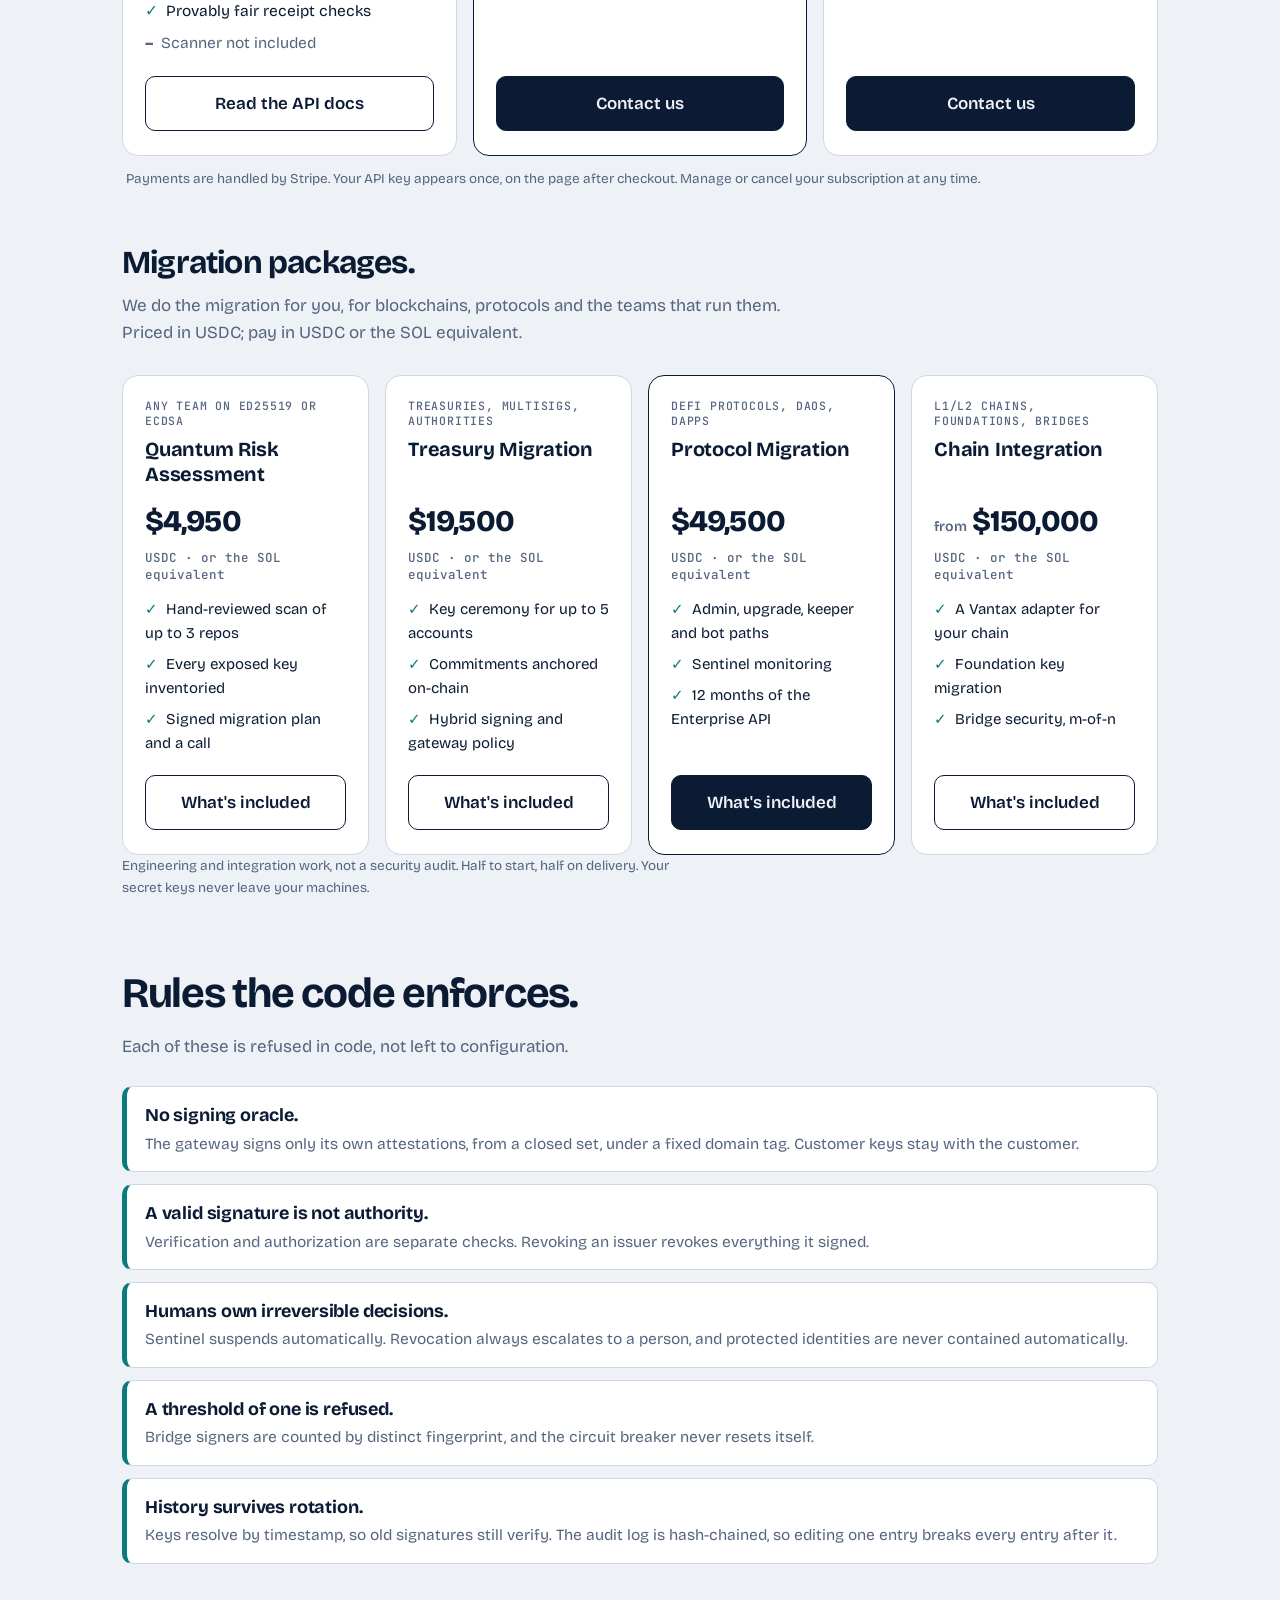
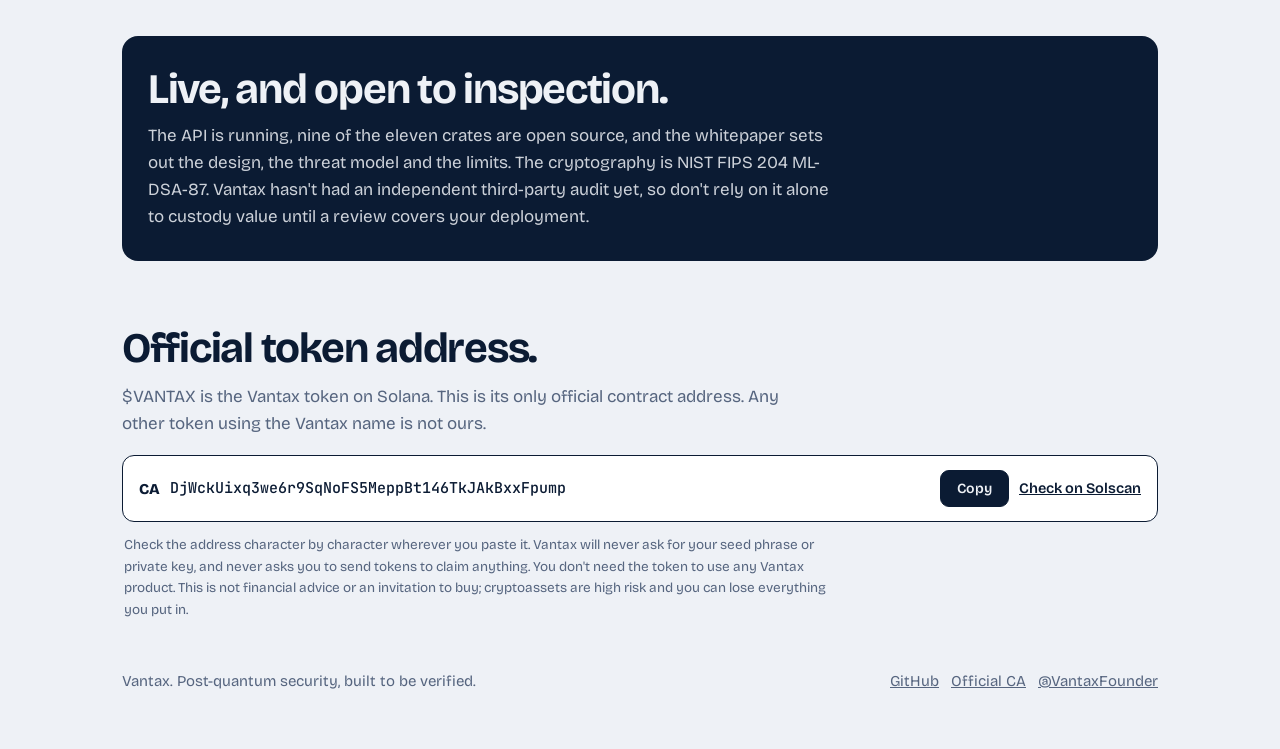
==== commit 7dd62c74: "Vantax is live: drop the pre-release wording The hosted API is running, so the site, README, securit" ====
--- a/site/index.html
+++ b/site/index.html
@@ -297,8 +297,8 @@
   </section>
 
   <section class="status" id="status">
-    <h2>Pre-release. Not yet audited.</h2>
-    <p>Vantax has not had an independent third-party audit, and we say so up front. Do not use it to custody value until a review of your specific deployment is complete. The cryptography is NIST FIPS 204 ML-DSA-87, and the design, threat model and limits are written down in the whitepaper.</p>
+    <h2>Live, and open to inspection.</h2>
+    <p>The API is running, nine of the eleven crates are open source, and the whitepaper sets out the design, the threat model and the limits. The cryptography is NIST FIPS 204 ML-DSA-87. Vantax hasn't had an independent third-party audit yet, so don't rely on it alone to custody value until a review covers your deployment.</p>
   </section>
 
   <section class="token" id="token" aria-labelledby="token-title">
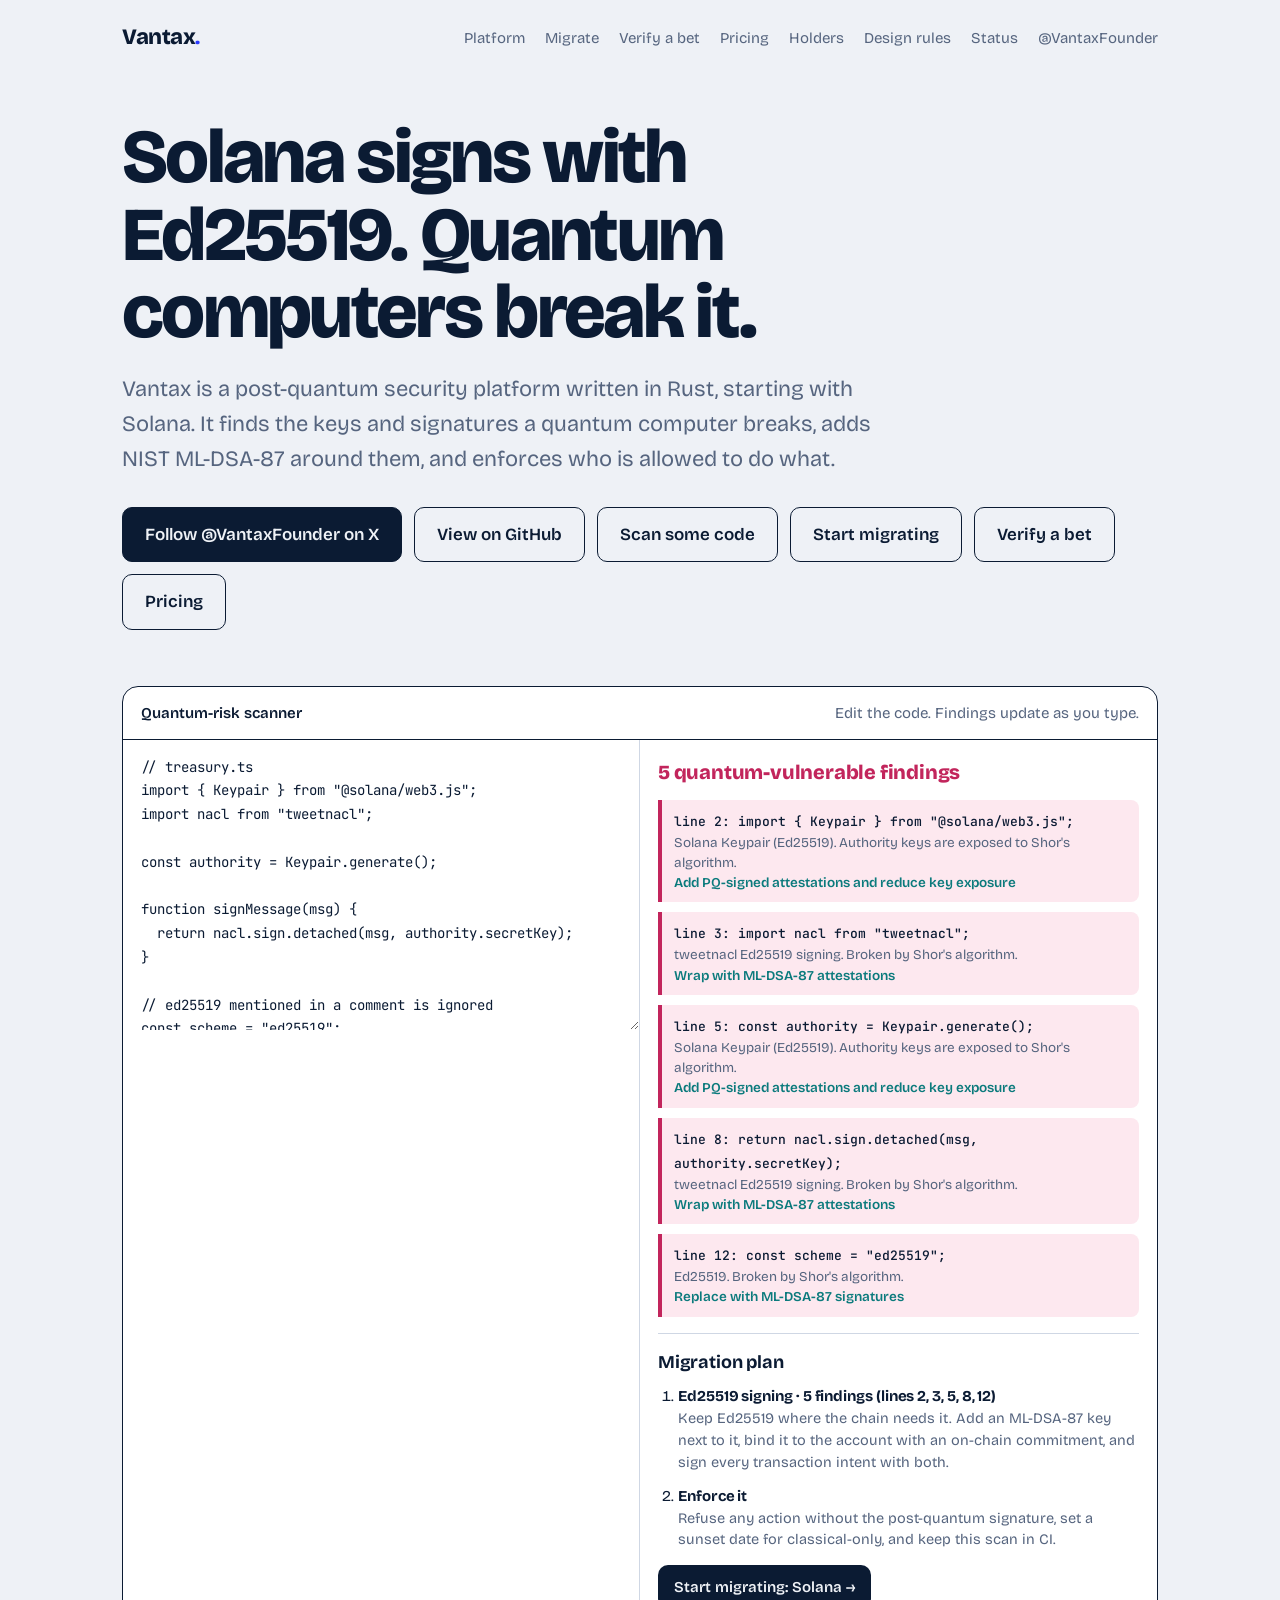
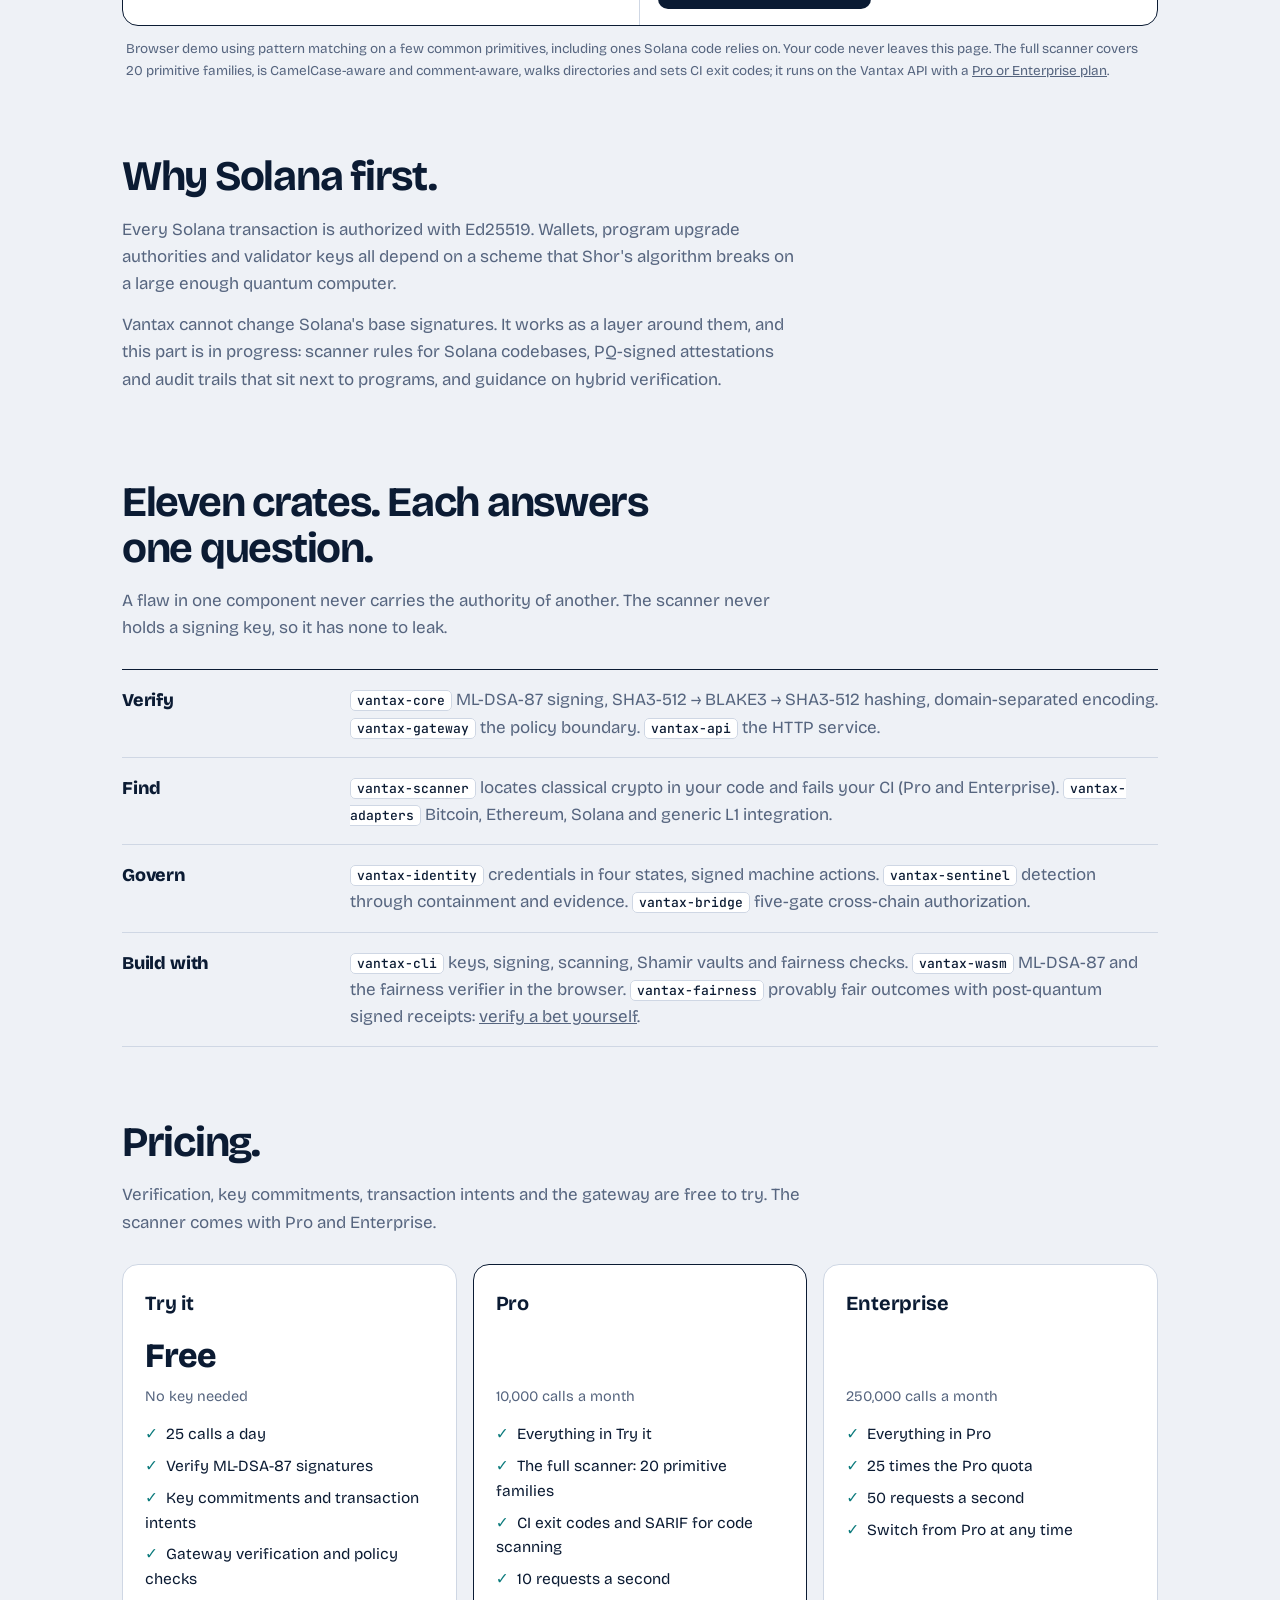
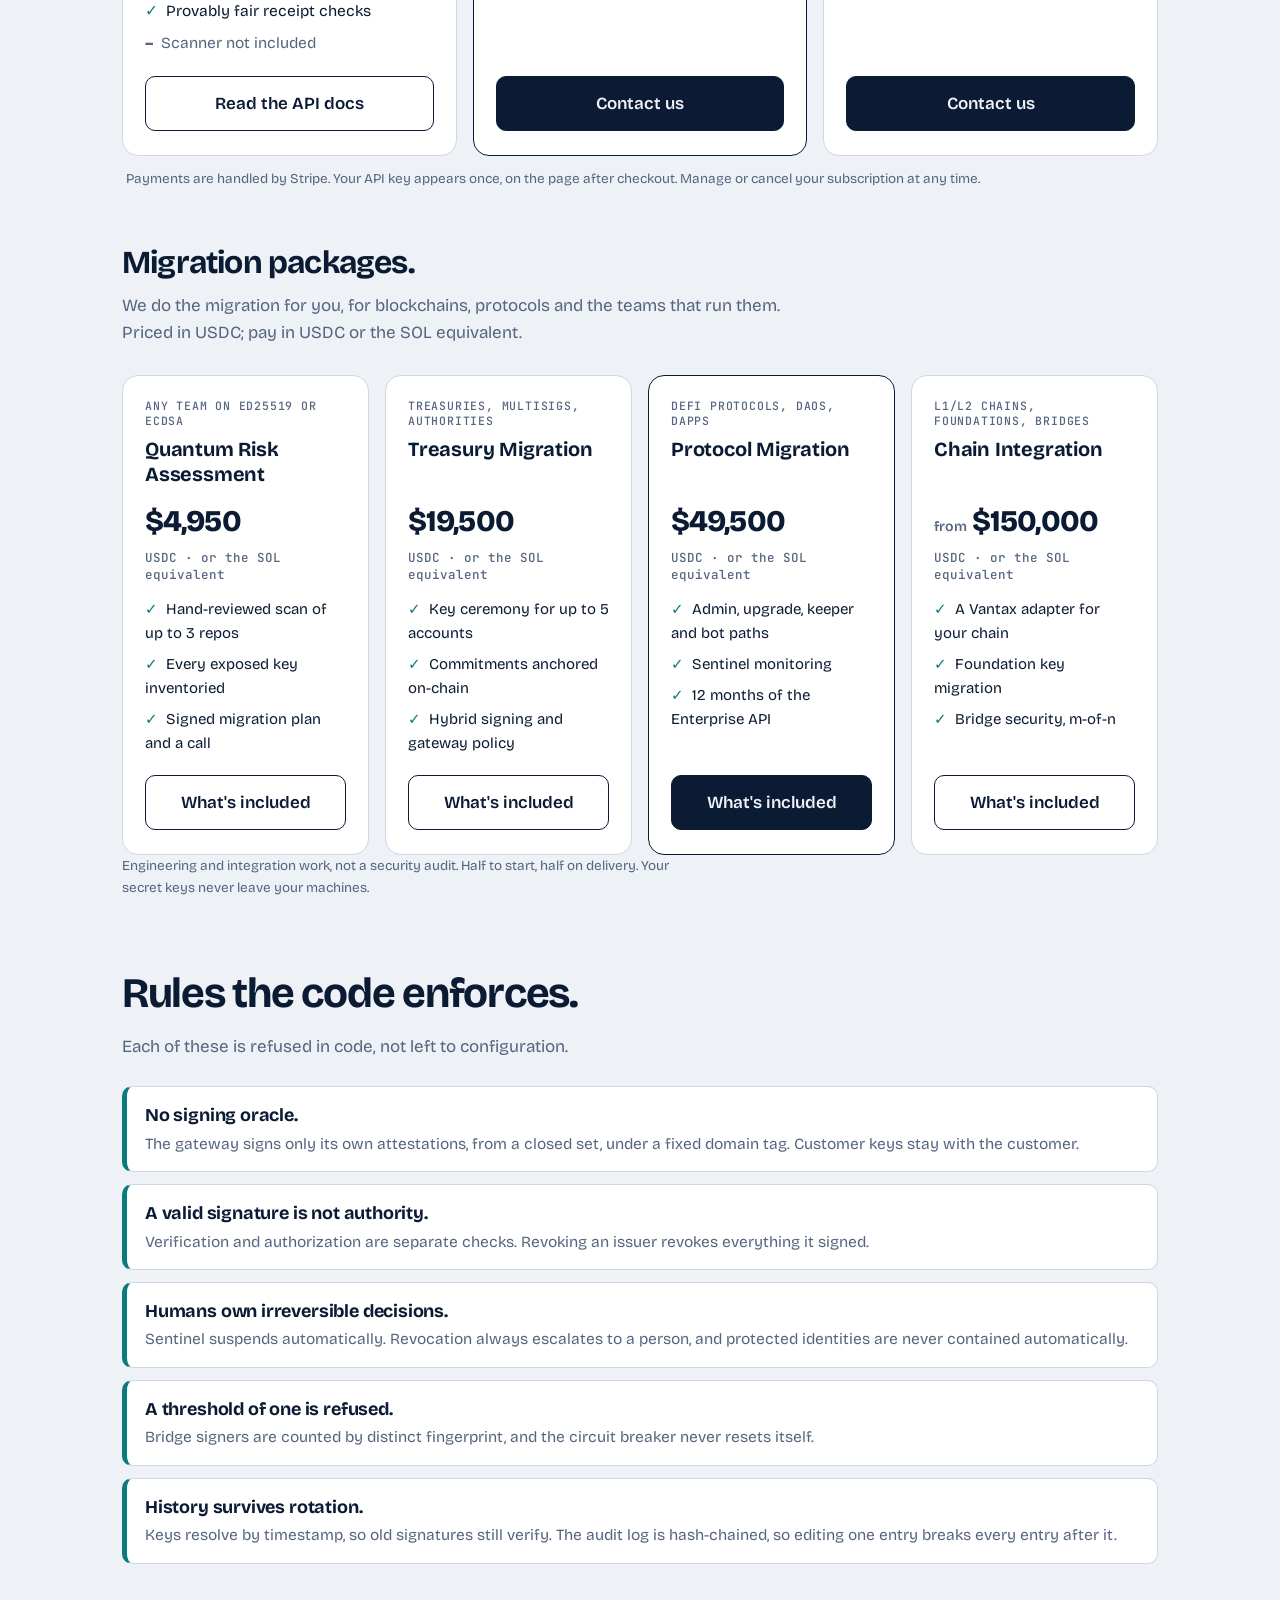
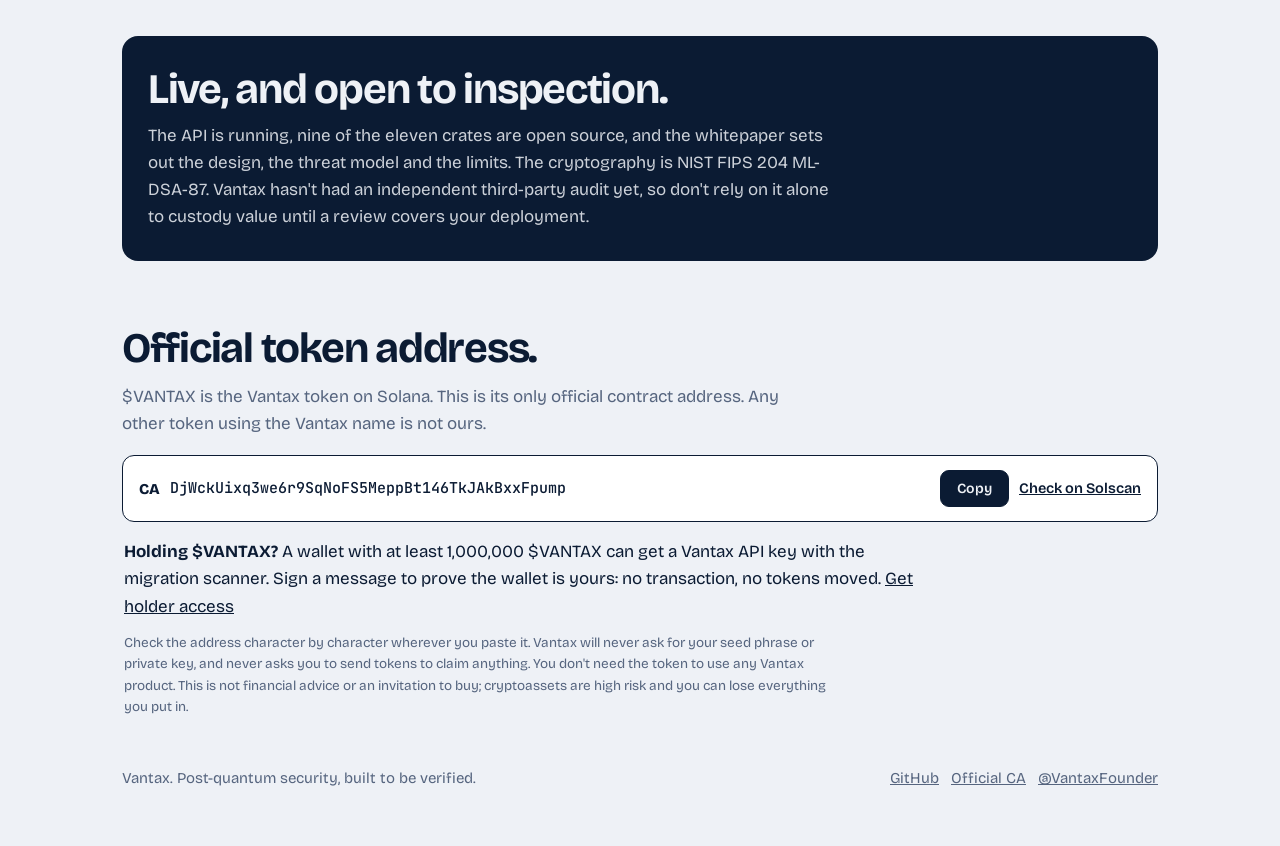
==== commit ac743497: "Holder access: holders page, home page link and API docs - site/holders.html: connect Phantom, Solfl" ====
--- a/site/index.html
+++ b/site/index.html
@@ -124,13 +124,15 @@
 .status p{margin:0;max-width:62ch;opacity:.85}
 footer{padding:48px 0 56px;color:var(--mute);font-size:15px;display:flex;flex-wrap:wrap;gap:12px 28px;justify-content:space-between}
 @media(prefers-reduced-motion:reduce){.ed::after{animation:none}html{scroll-behavior:auto}.btn:hover{transform:none}}
+header{flex-wrap:wrap;gap:12px}nav{display:flex;flex-wrap:wrap;gap:4px 20px}nav a{margin-left:0;white-space:nowrap}
+.holders{margin:16px 2px 0;max-width:72ch}
 </style>
 </head>
 <body>
 <div class="wrap">
 <header>
   <a class="logo" href="#top">Vantax<b>.</b></a>
-  <nav><a href="#platform">Platform</a><a href="migrate.html">Migrate</a><a href="verify.html">Verify a bet</a><a href="#pricing">Pricing</a><a href="#rules">Design rules</a><a href="#status">Status</a><a href="https://x.com/VantaxFounder">@VantaxFounder</a></nav>
+  <nav><a href="#platform">Platform</a><a href="migrate.html">Migrate</a><a href="verify.html">Verify a bet</a><a href="#pricing">Pricing</a><a href="holders.html">Holders</a><a href="#rules">Design rules</a><a href="#status">Status</a><a href="https://x.com/VantaxFounder">@VantaxFounder</a></nav>
 </header>
 
 <main id="top">
@@ -310,6 +312,7 @@
       <button type="button" id="copy-ca">Copy</button>
       <a href="https://solscan.io/token/DjWckUixq3we6r9SqNoFS5MeppBt146TkJAkBxxFpump" rel="noopener">Check on Solscan</a>
     </div>
+    <p class="holders" id="holders-cta"><b>Holding $VANTAX?</b> A wallet with at least <span id="holders-min">1,000,000</span> $VANTAX can get a Vantax API key with the migration scanner. Sign a message to prove the wallet is yours: no transaction, no tokens moved. <a href="holders.html">Get holder access</a></p>
     <p class="note">Check the address character by character wherever you paste it. Vantax will never ask for your seed phrase or private key, and never asks you to send tokens to claim anything. You don't need the token to use any Vantax product. This is not financial advice or an invitation to buy; cryptoassets are high risk and you can lose everything you put in.</p>
   </section>
 </main>
@@ -427,5 +430,17 @@
   }).catch(contact);
 })();
 </script>
+<script>
+(function(){
+  // Holder access: show the minimum from the API, or hide the line when it is off.
+  var p=document.getElementById("holders-cta");if(!p)return;
+  var base=(document.querySelector('meta[name="vantax-api"]')||{}).content||"";
+  fetch(base+"/api/v1/plans",{headers:{"Accept":"application/json"}}).then(function(r){return r.json()}).then(function(d){
+    var h=d.holder||{};
+    if(!h.enabled){p.hidden=true;return}
+    document.getElementById("holders-min").textContent=String(h.min_tokens).replace(/\B(?=(\d{3})+(?!\d))/g,",");
+  }).catch(function(){});
+})();
+</script>
 </body>
 </html>
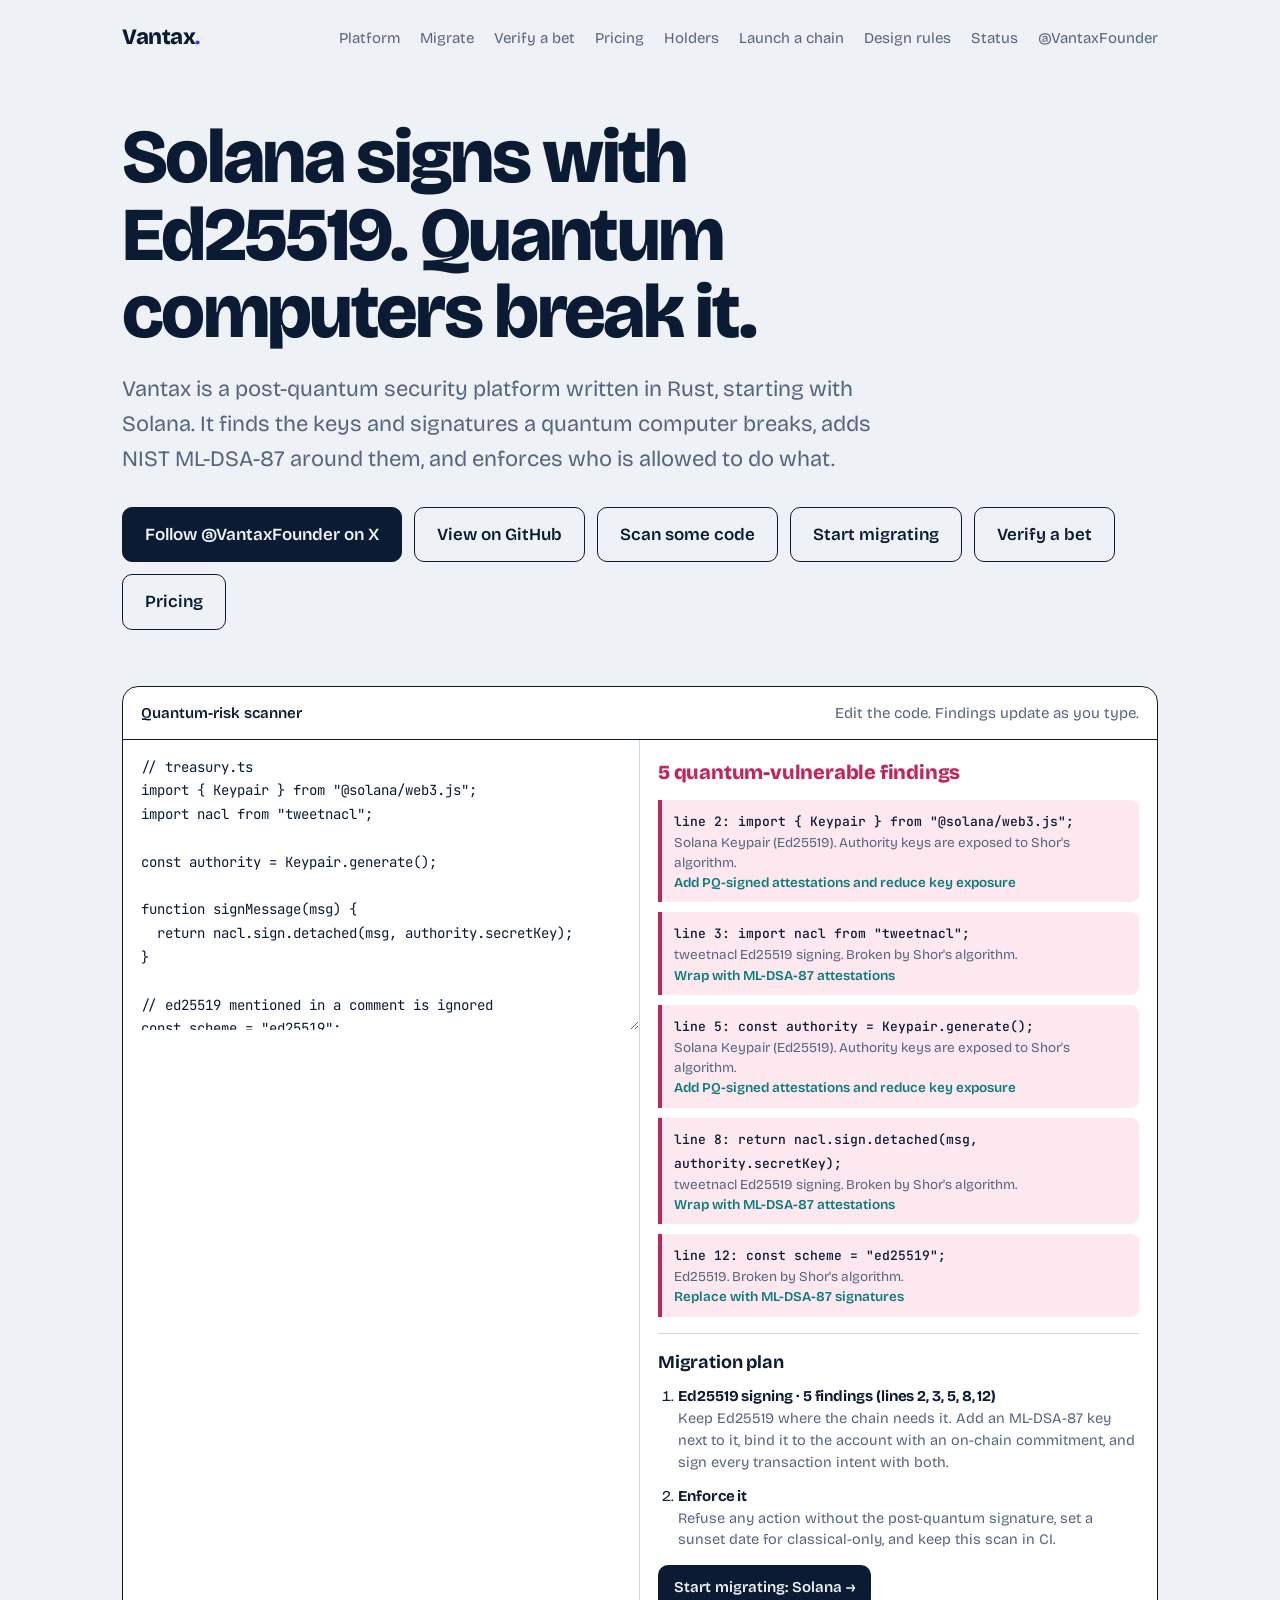
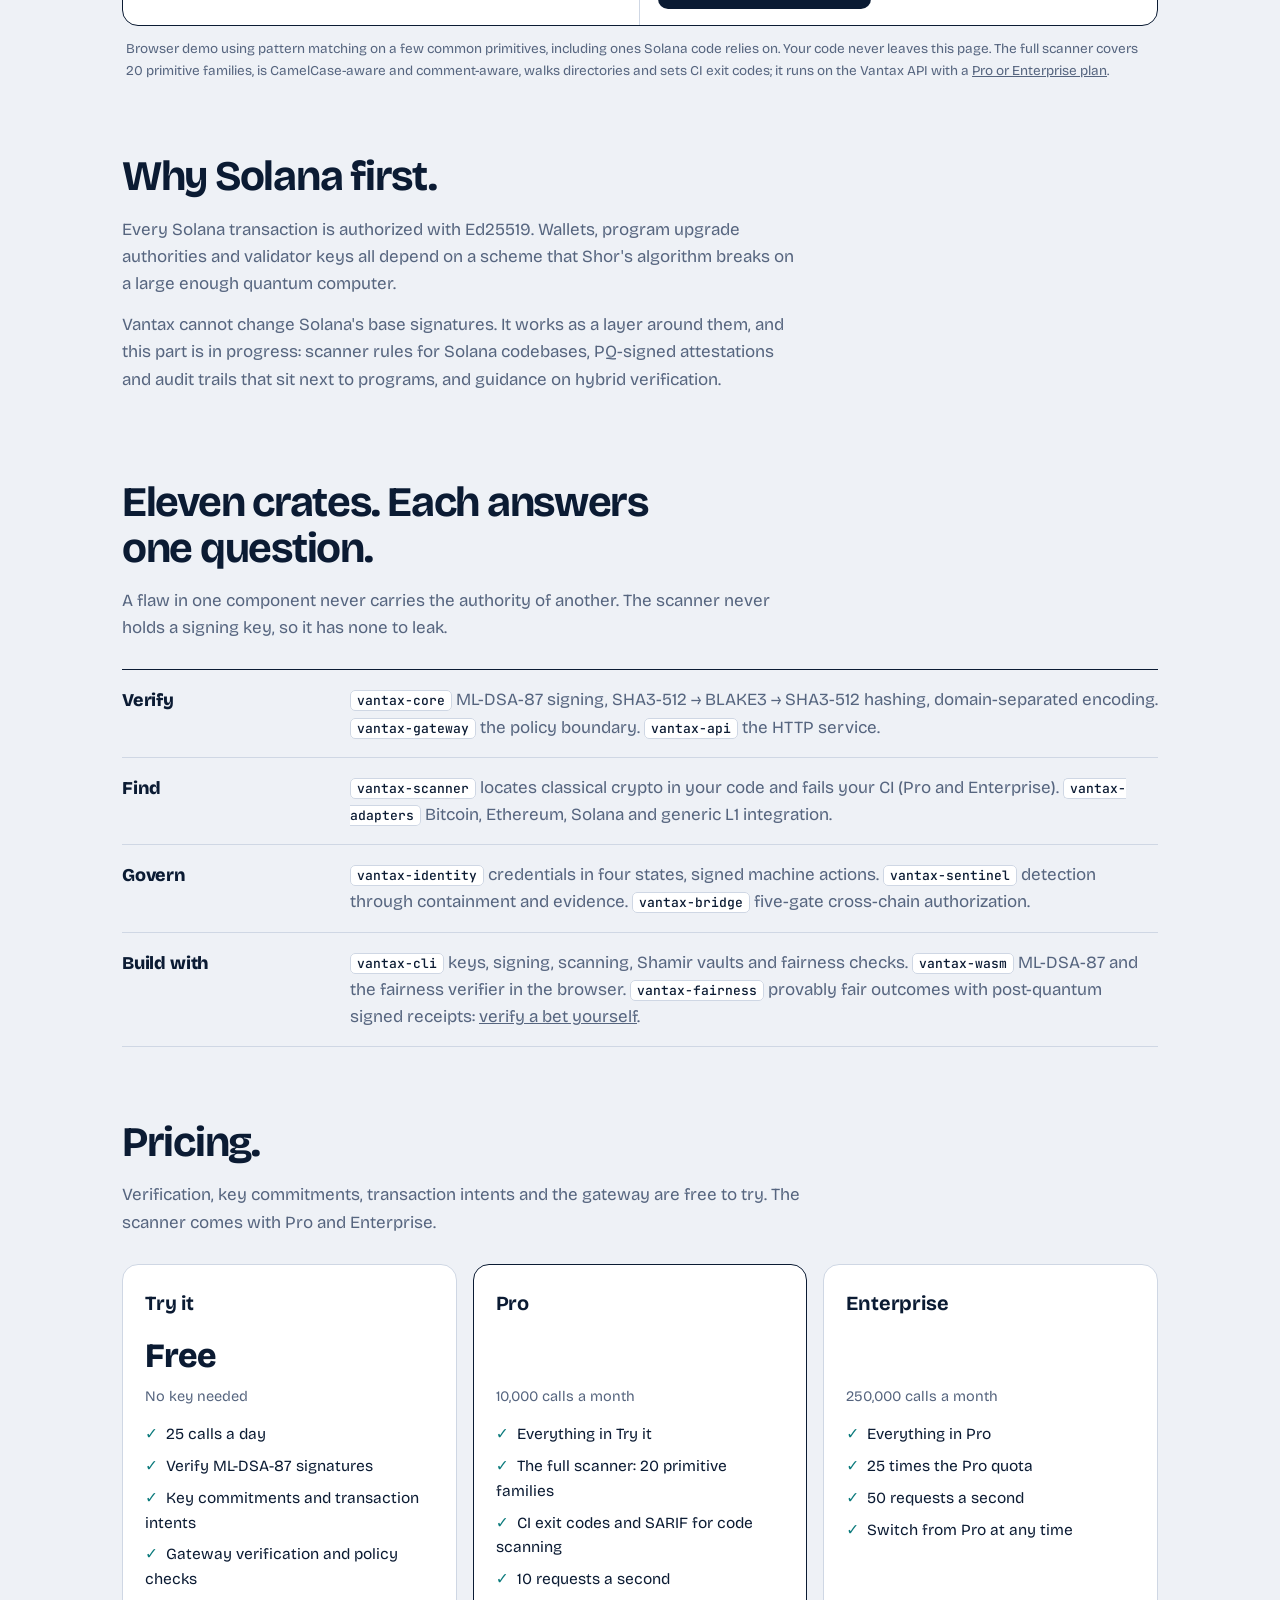
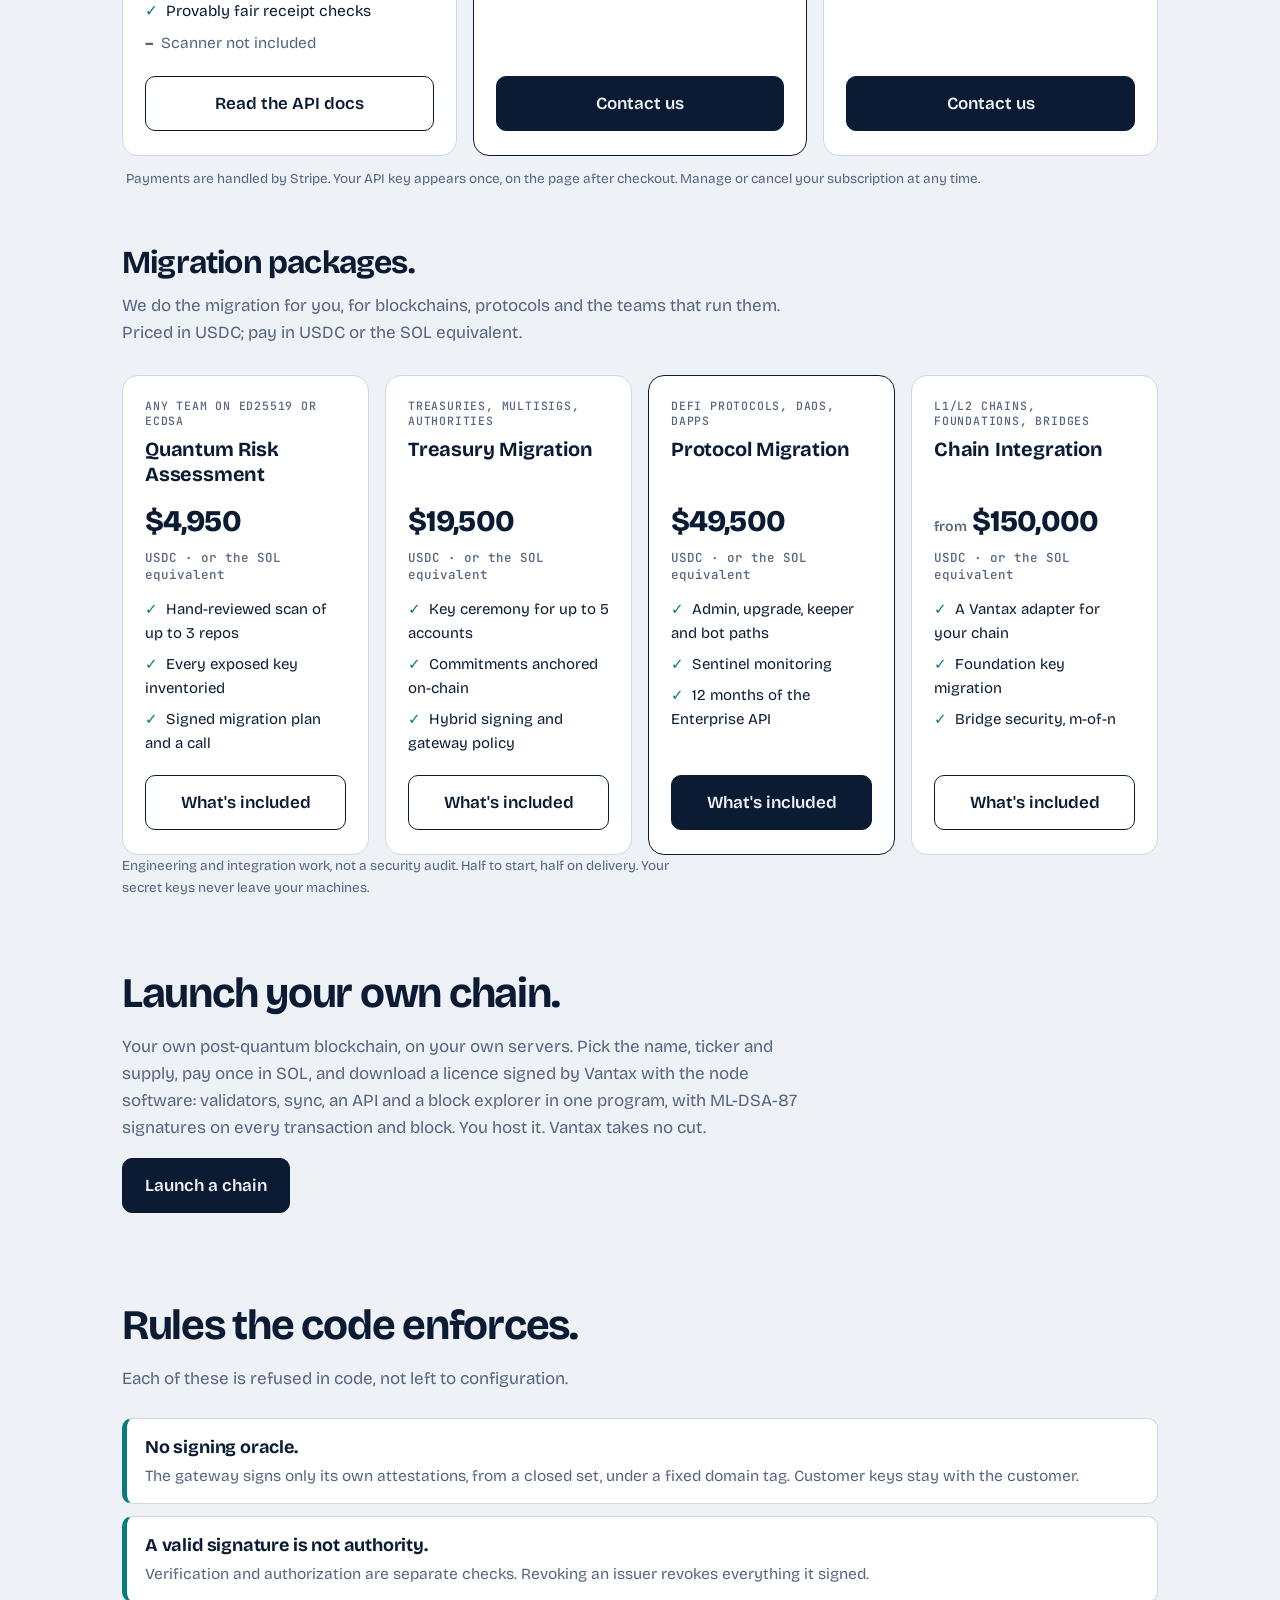
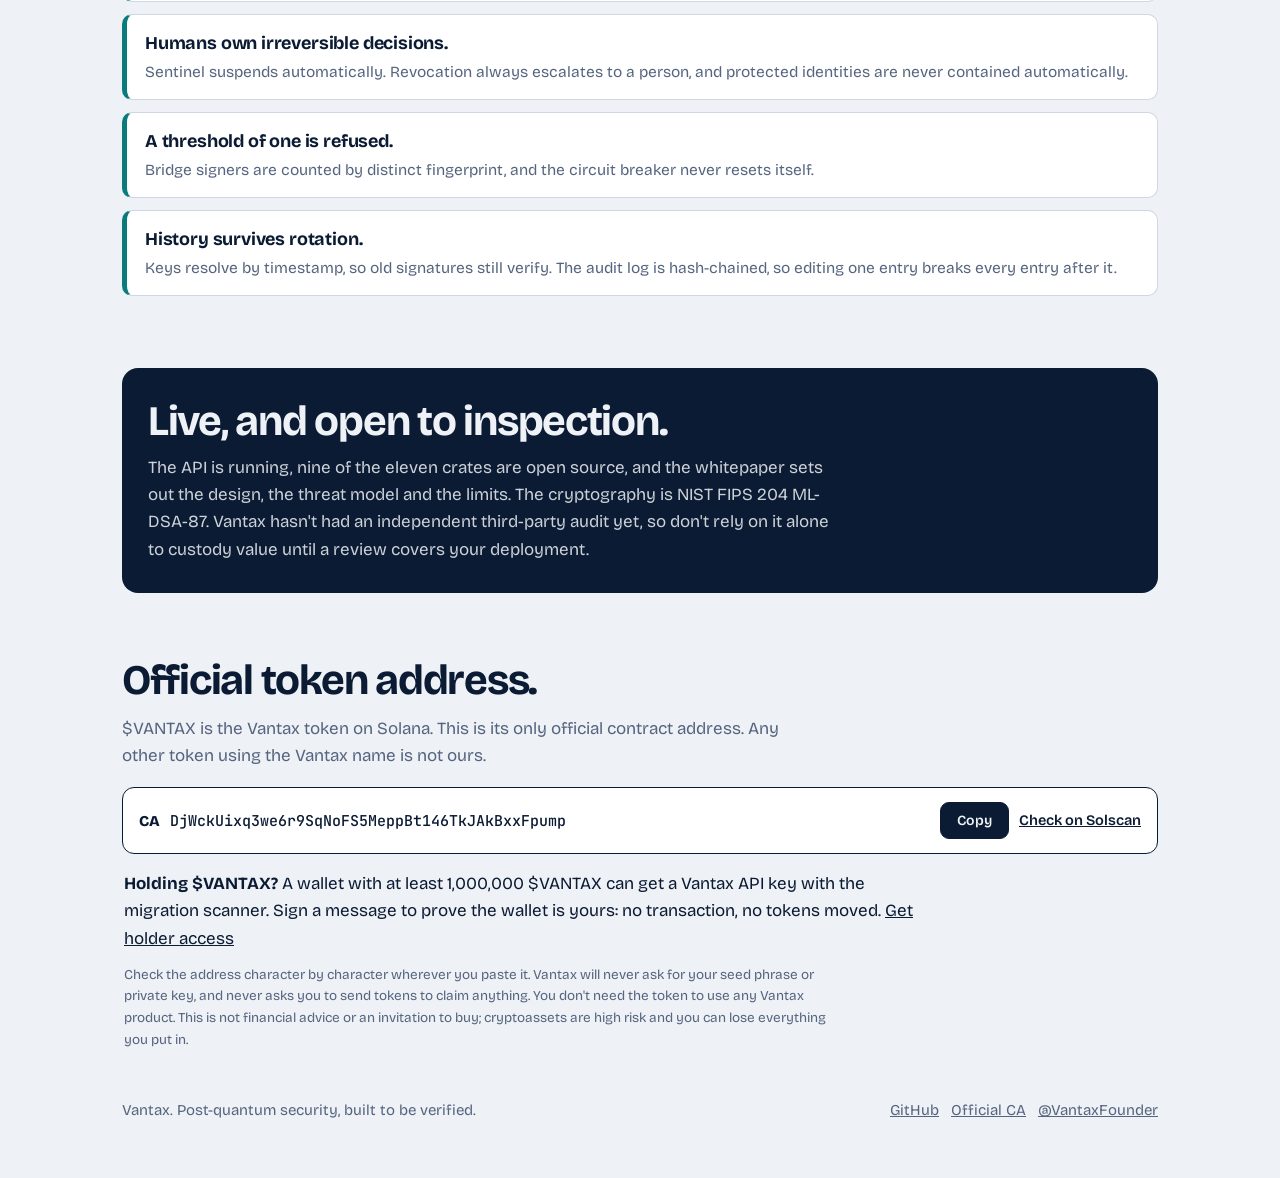
==== commit c8091213: "Vantax Chains: launch page, home page section and API docs launch.html: design a chain (name, ticker" ====
--- a/site/index.html
+++ b/site/index.html
@@ -127,12 +127,16 @@
 header{flex-wrap:wrap;gap:12px}nav{display:flex;flex-wrap:wrap;gap:4px 20px}nav a{margin-left:0;white-space:nowrap}
 .holders{margin:16px 2px 0;max-width:72ch}
 </style>
+<link rel="icon" href="/favicon.ico" sizes="48x48">
+<link rel="icon" href="/favicon.svg" type="image/svg+xml">
+<link rel="apple-touch-icon" href="/apple-touch-icon.png">
+<link rel="manifest" href="/site.webmanifest">
 </head>
 <body>
 <div class="wrap">
 <header>
   <a class="logo" href="#top">Vantax<b>.</b></a>
-  <nav><a href="#platform">Platform</a><a href="migrate.html">Migrate</a><a href="verify.html">Verify a bet</a><a href="#pricing">Pricing</a><a href="holders.html">Holders</a><a href="#rules">Design rules</a><a href="#status">Status</a><a href="https://x.com/VantaxFounder">@VantaxFounder</a></nav>
+  <nav><a href="#platform">Platform</a><a href="migrate.html">Migrate</a><a href="verify.html">Verify a bet</a><a href="#pricing">Pricing</a><a href="holders.html">Holders</a><a href="launch.html">Launch a chain</a><a href="#rules">Design rules</a><a href="#status">Status</a><a href="https://x.com/VantaxFounder">@VantaxFounder</a></nav>
 </header>
 
 <main id="top">
@@ -284,6 +288,12 @@
       </div>
       <p class="note">Engineering and integration work, not a security audit. Half to start, half on delivery. Your secret keys never leave your machines.</p>
     </div>
+  </section>
+
+  <section id="chains">
+    <h2>Launch your own chain.</h2>
+    <p class="big">Your own post-quantum blockchain, on your own servers. Pick the name, ticker and supply, pay once in SOL, and download a licence signed by Vantax with the node software: validators, sync, an API and a block explorer in one program, with ML-DSA-87 signatures on every transaction and block. You host it. Vantax takes no cut.</p>
+    <p><a class="btn p" href="launch.html">Launch a chain</a></p>
   </section>
 
   <section id="rules">
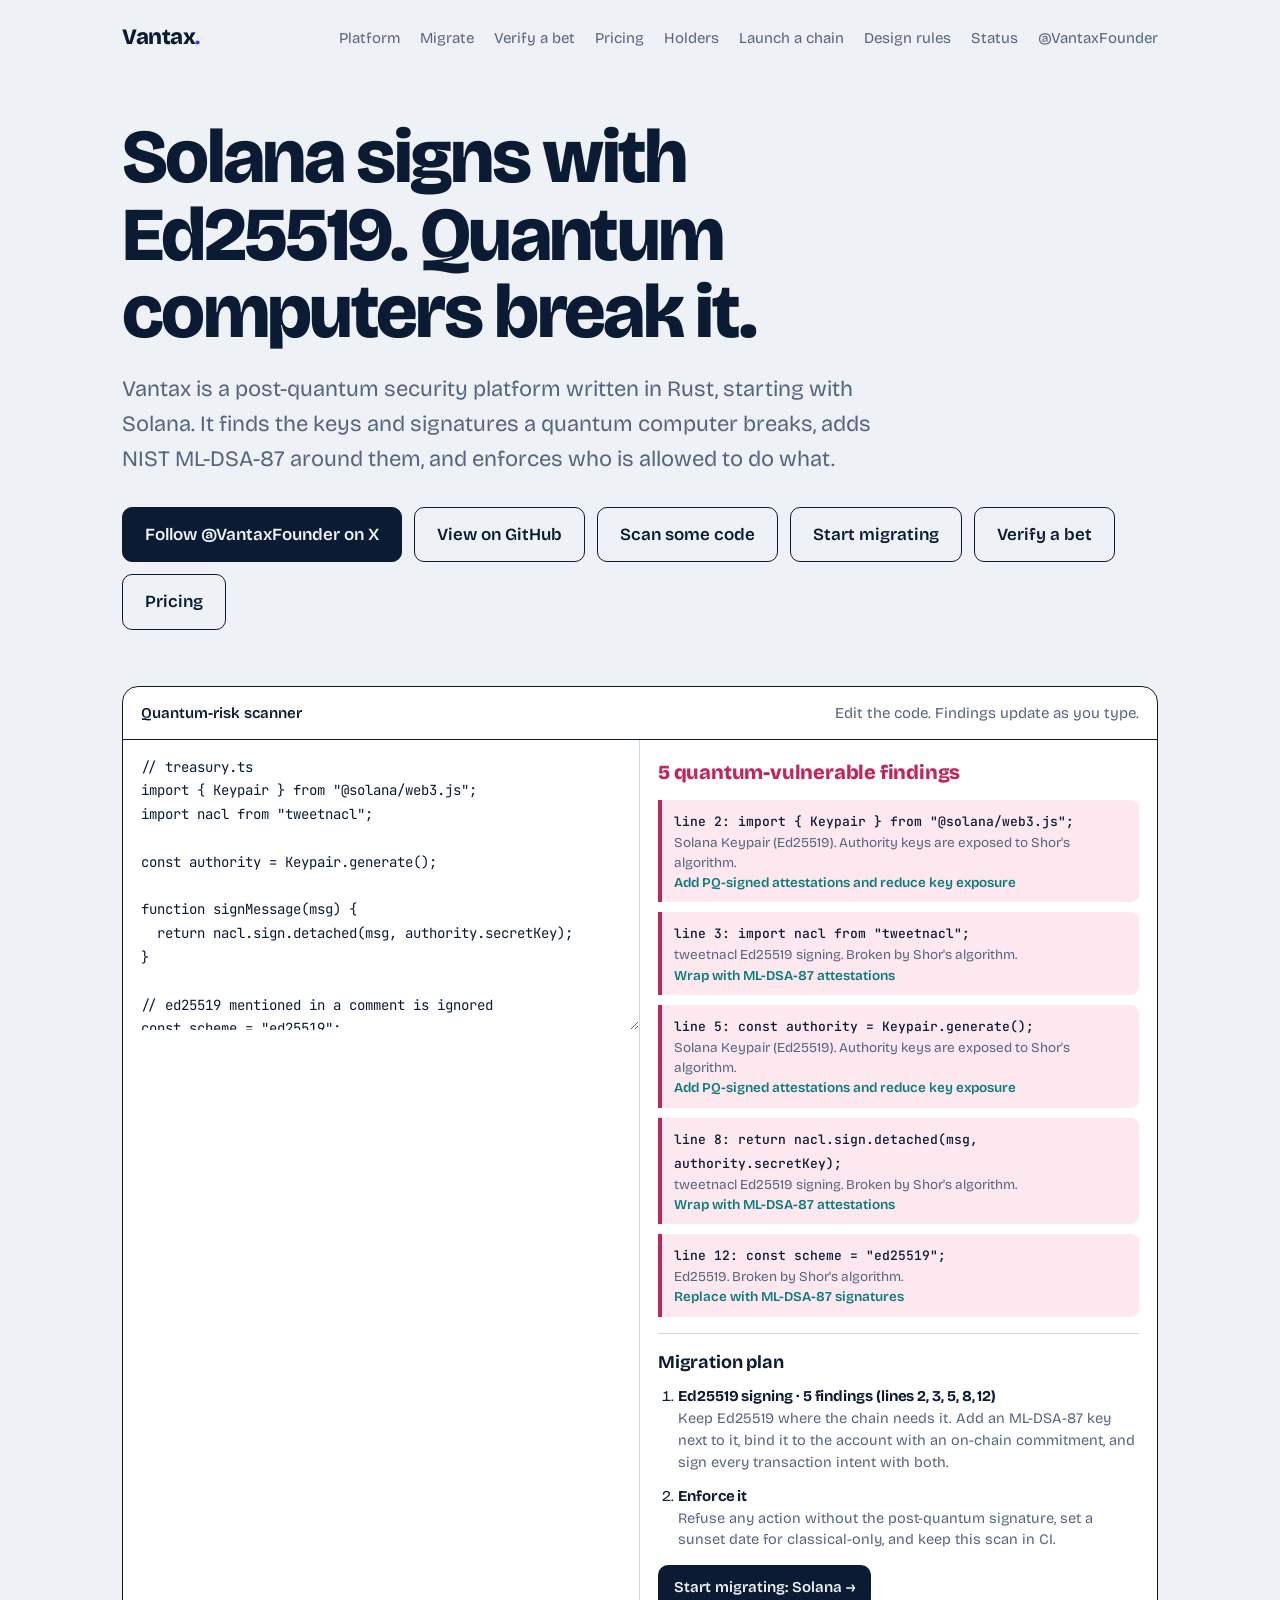
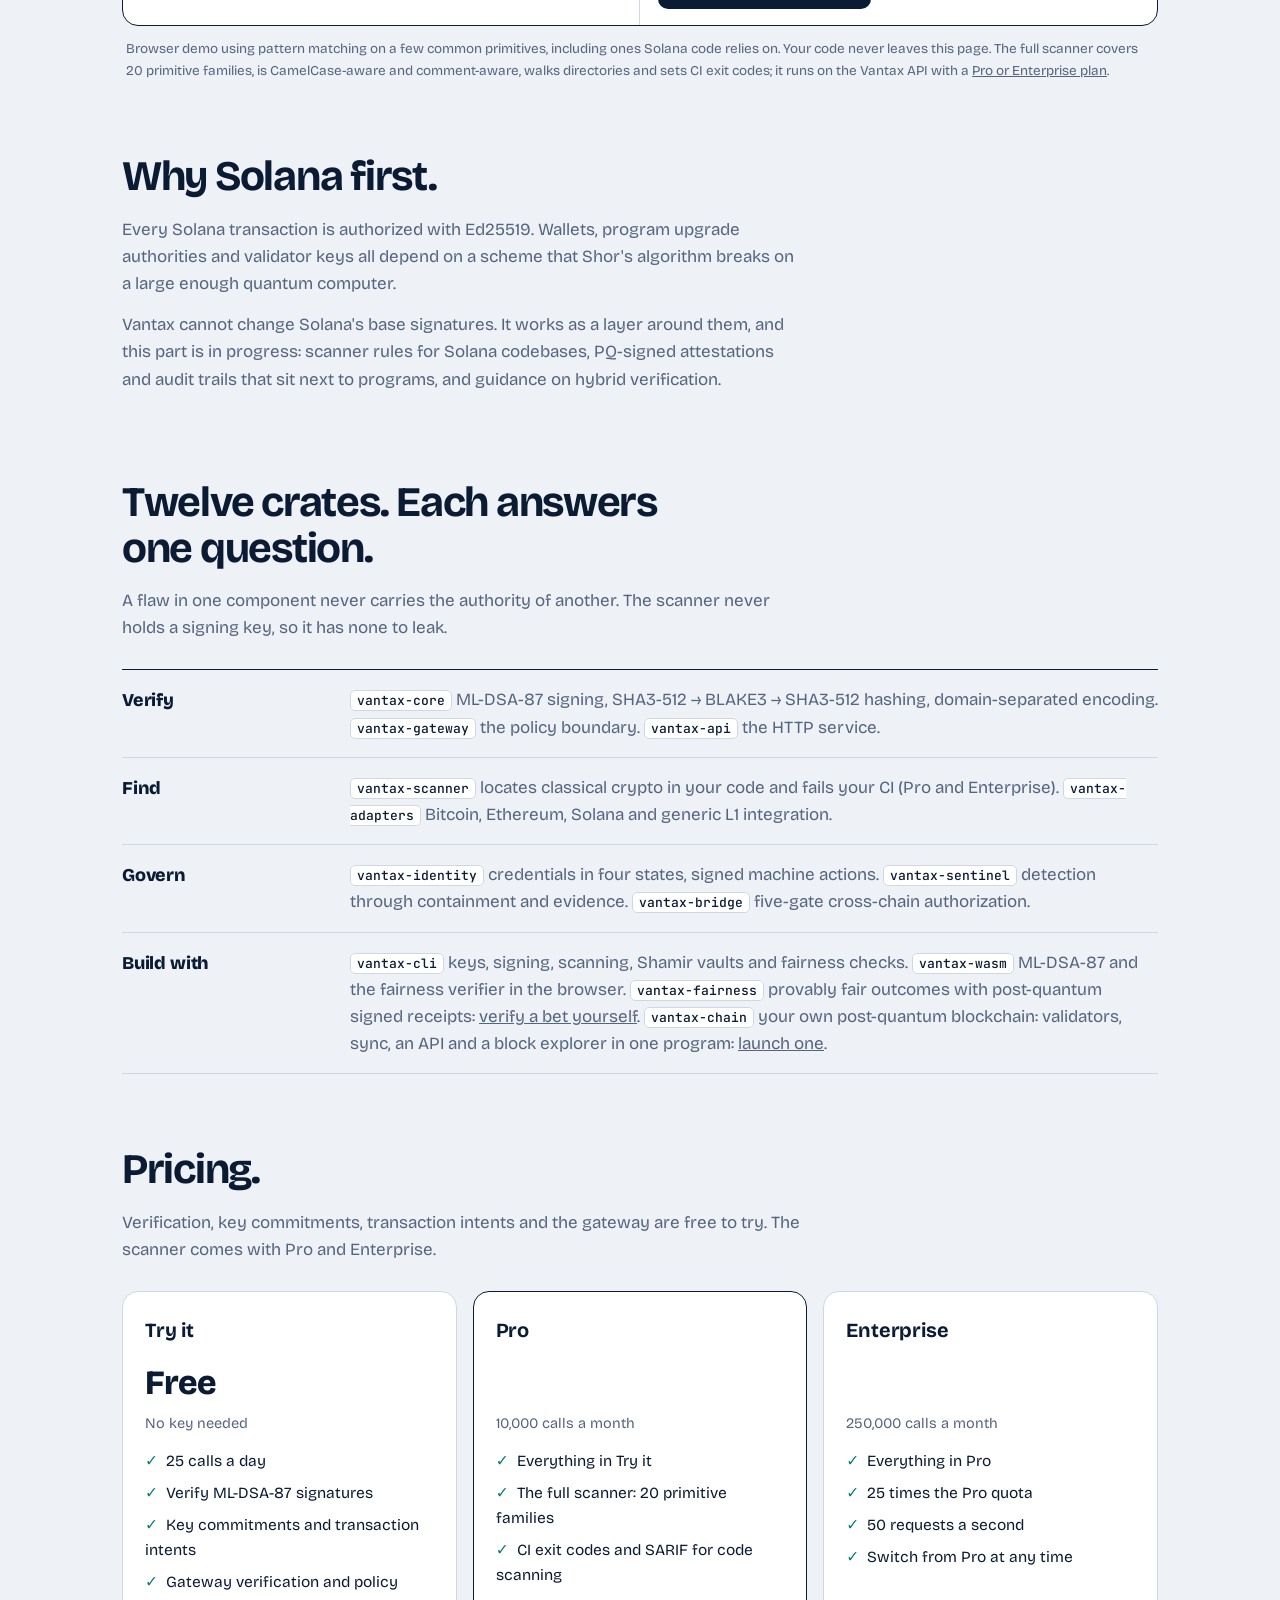
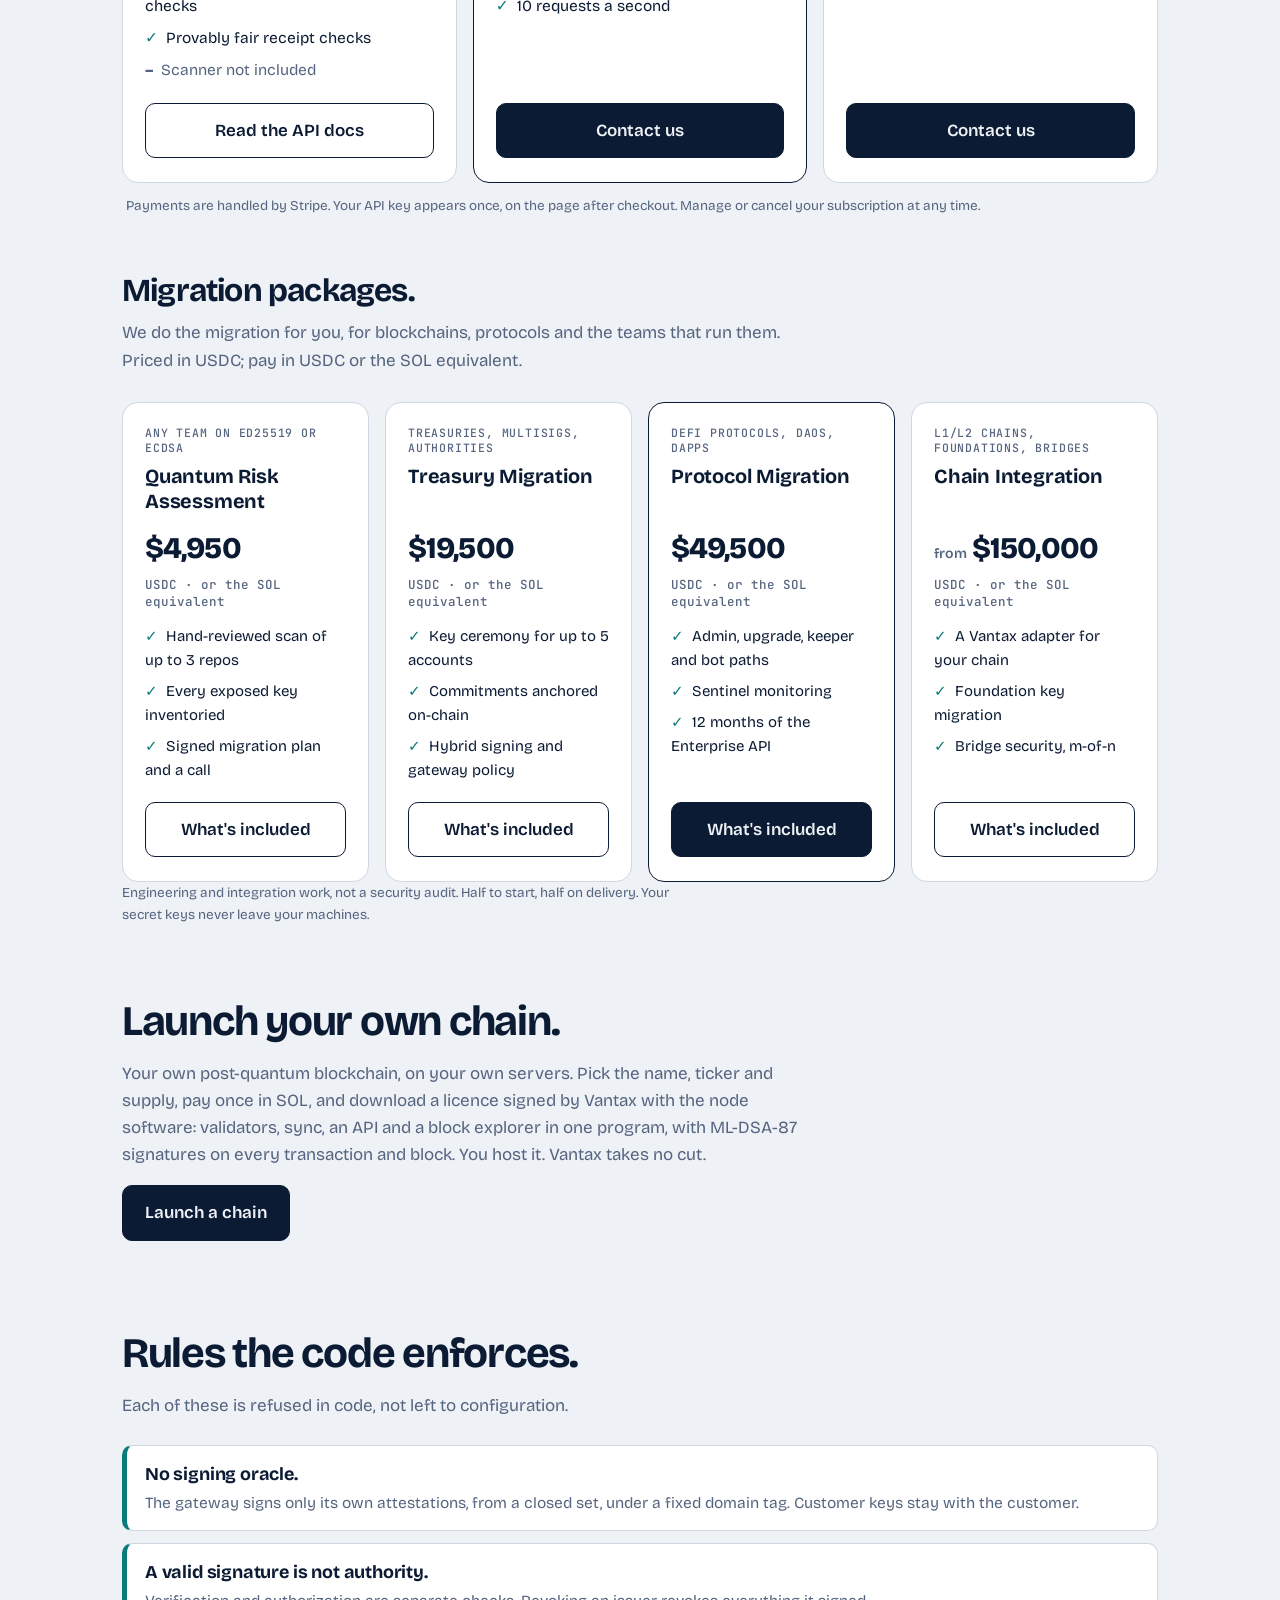
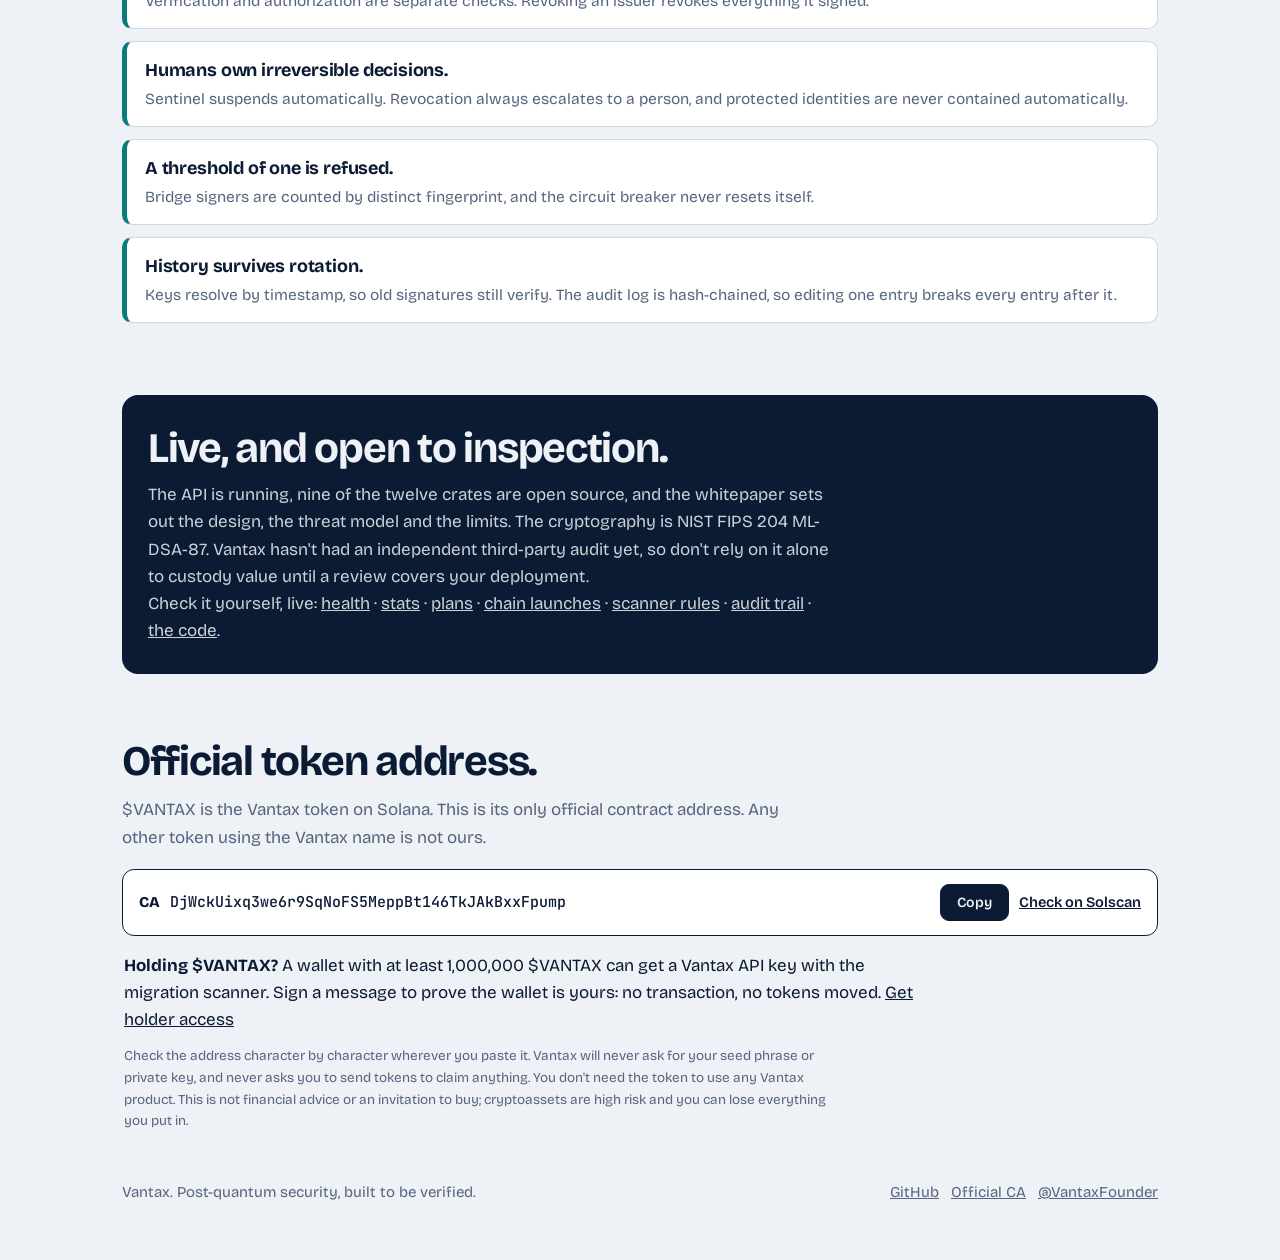
==== commit db7a2253: "Site: no hidden "closed" notices in the page source; live proof links The launch and holders pages k" ====
--- a/site/index.html
+++ b/site/index.html
@@ -179,13 +179,13 @@
   </section>
 
   <section id="platform">
-    <h2>Eleven crates. Each answers one question.</h2>
+    <h2>Twelve crates. Each answers one question.</h2>
     <p class="big">A flaw in one component never carries the authority of another. The scanner never holds a signing key, so it has none to leak.</p>
     <dl>
       <div class="row"><dt>Verify</dt><dd><code>vantax-core</code> ML-DSA-87 signing, SHA3-512 → BLAKE3 → SHA3-512 hashing, domain-separated encoding. <code>vantax-gateway</code> the policy boundary. <code>vantax-api</code> the HTTP service.</dd></div>
       <div class="row"><dt>Find</dt><dd><code>vantax-scanner</code> locates classical crypto in your code and fails your CI (Pro and Enterprise). <code>vantax-adapters</code> Bitcoin, Ethereum, Solana and generic L1 integration.</dd></div>
       <div class="row"><dt>Govern</dt><dd><code>vantax-identity</code> credentials in four states, signed machine actions. <code>vantax-sentinel</code> detection through containment and evidence. <code>vantax-bridge</code> five-gate cross-chain authorization.</dd></div>
-      <div class="row"><dt>Build with</dt><dd><code>vantax-cli</code> keys, signing, scanning, Shamir vaults and fairness checks. <code>vantax-wasm</code> ML-DSA-87 and the fairness verifier in the browser. <code>vantax-fairness</code> provably fair outcomes with post-quantum signed receipts: <a href="verify.html">verify a bet yourself</a>.</dd></div>
+      <div class="row"><dt>Build with</dt><dd><code>vantax-cli</code> keys, signing, scanning, Shamir vaults and fairness checks. <code>vantax-wasm</code> ML-DSA-87 and the fairness verifier in the browser. <code>vantax-fairness</code> provably fair outcomes with post-quantum signed receipts: <a href="verify.html">verify a bet yourself</a>. <code>vantax-chain</code> your own post-quantum blockchain: validators, sync, an API and a block explorer in one program: <a href="launch.html">launch one</a>.</dd></div>
     </dl>
   </section>
 
@@ -310,7 +310,8 @@
 
   <section class="status" id="status">
     <h2>Live, and open to inspection.</h2>
-    <p>The API is running, nine of the eleven crates are open source, and the whitepaper sets out the design, the threat model and the limits. The cryptography is NIST FIPS 204 ML-DSA-87. Vantax hasn't had an independent third-party audit yet, so don't rely on it alone to custody value until a review covers your deployment.</p>
+    <p>The API is running, nine of the twelve crates are open source, and the whitepaper sets out the design, the threat model and the limits. The cryptography is NIST FIPS 204 ML-DSA-87. Vantax hasn't had an independent third-party audit yet, so don't rely on it alone to custody value until a review covers your deployment.</p>
+    <p>Check it yourself, live: <a href="https://api.vantax-cybersecurity.com/health">health</a> · <a href="https://api.vantax-cybersecurity.com/api/v1/stats">stats</a> · <a href="https://api.vantax-cybersecurity.com/api/v1/plans">plans</a> · <a href="https://api.vantax-cybersecurity.com/api/v1/launch">chain launches</a> · <a href="https://api.vantax-cybersecurity.com/api/v1/scan/rules">scanner rules</a> · <a href="https://api.vantax-cybersecurity.com/api/v1/gateway/audit">audit trail</a> · <a href="https://github.com/Vanta-Cybersecurity/Vantax">the code</a>.</p>
   </section>
 
   <section class="token" id="token" aria-labelledby="token-title">
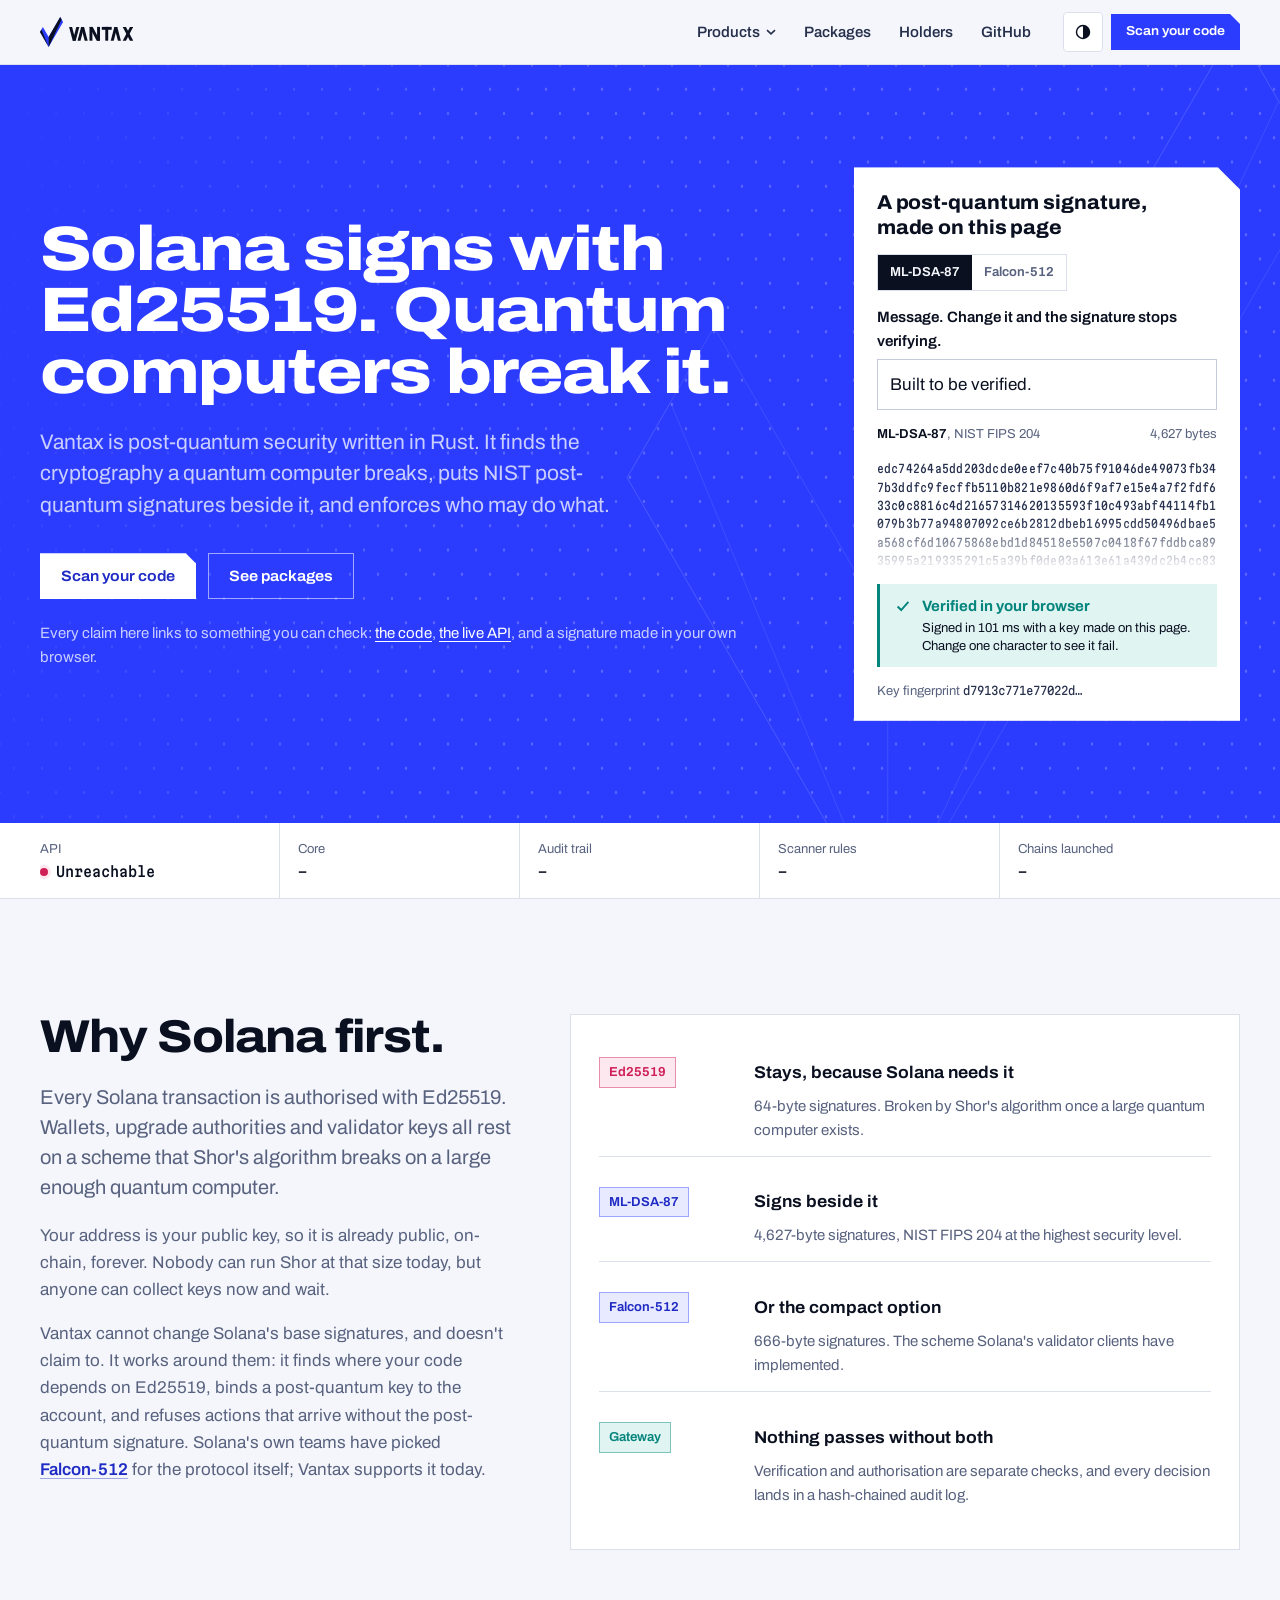
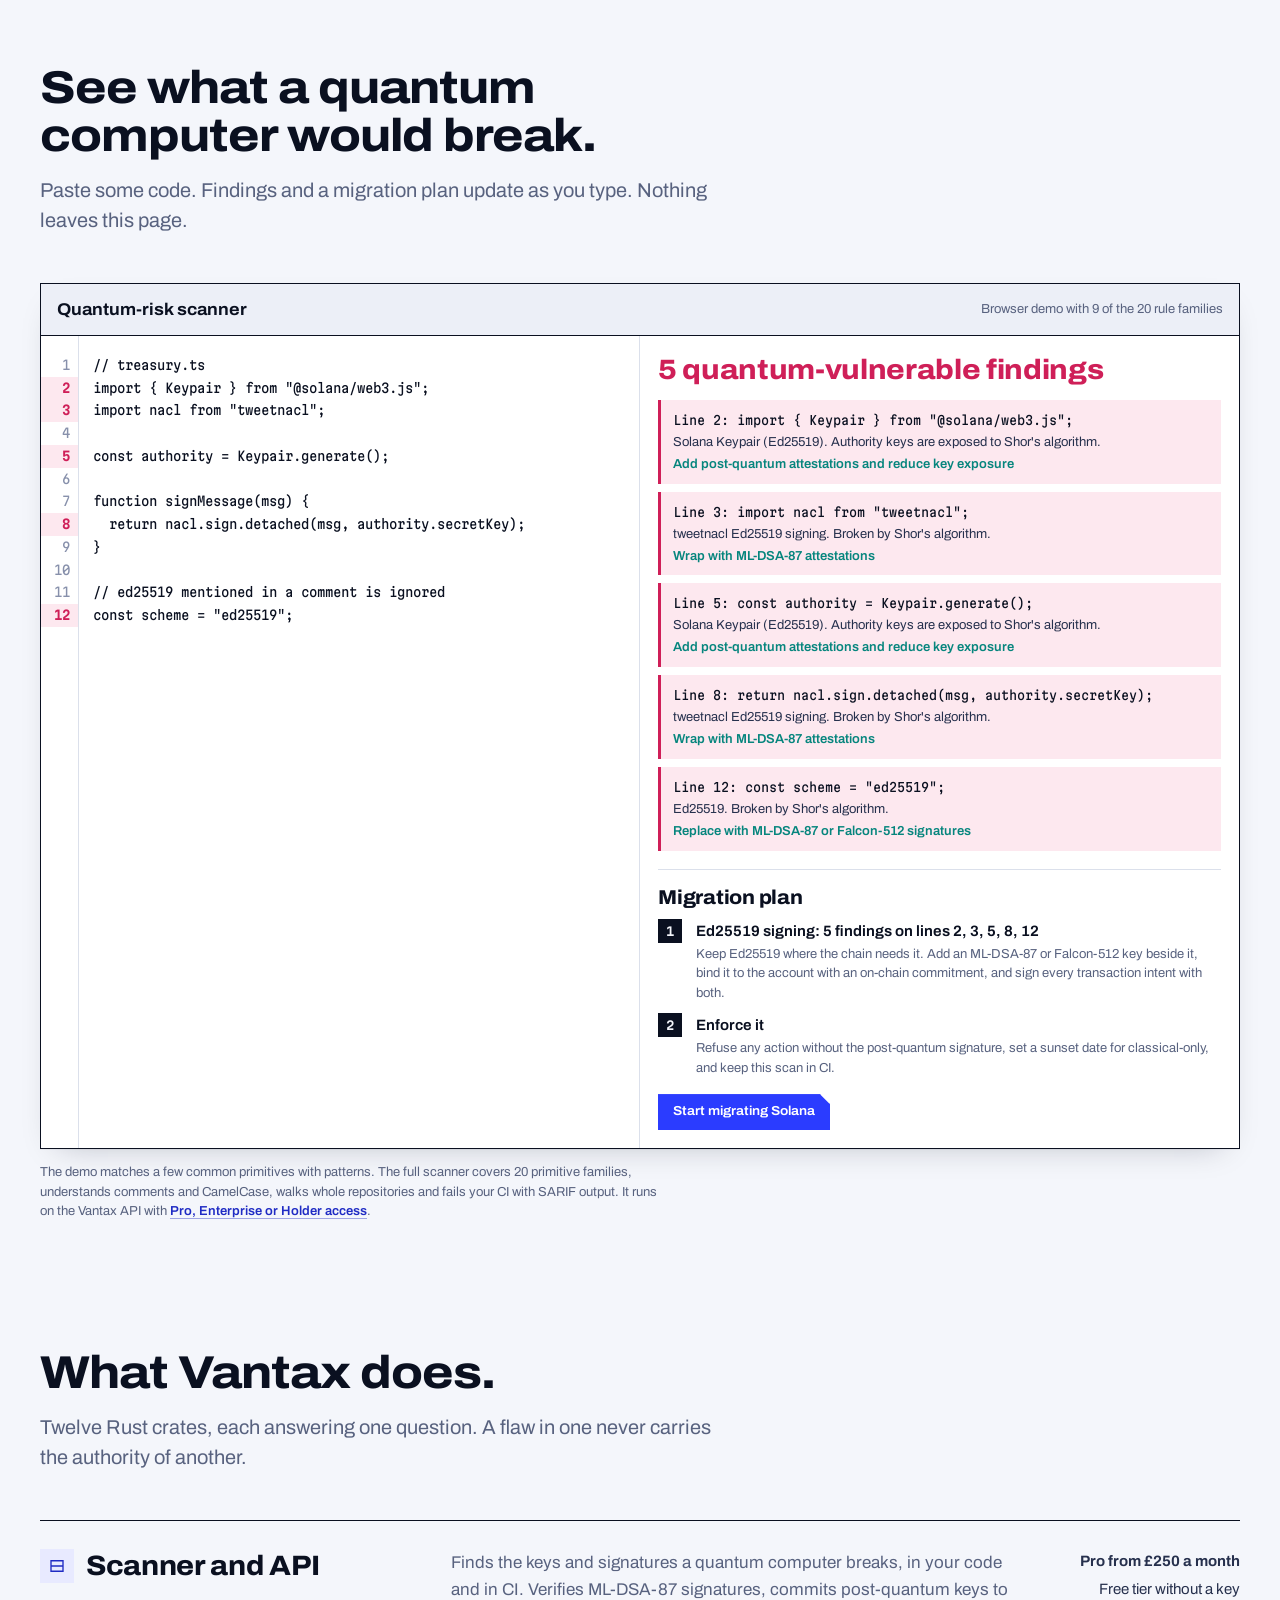
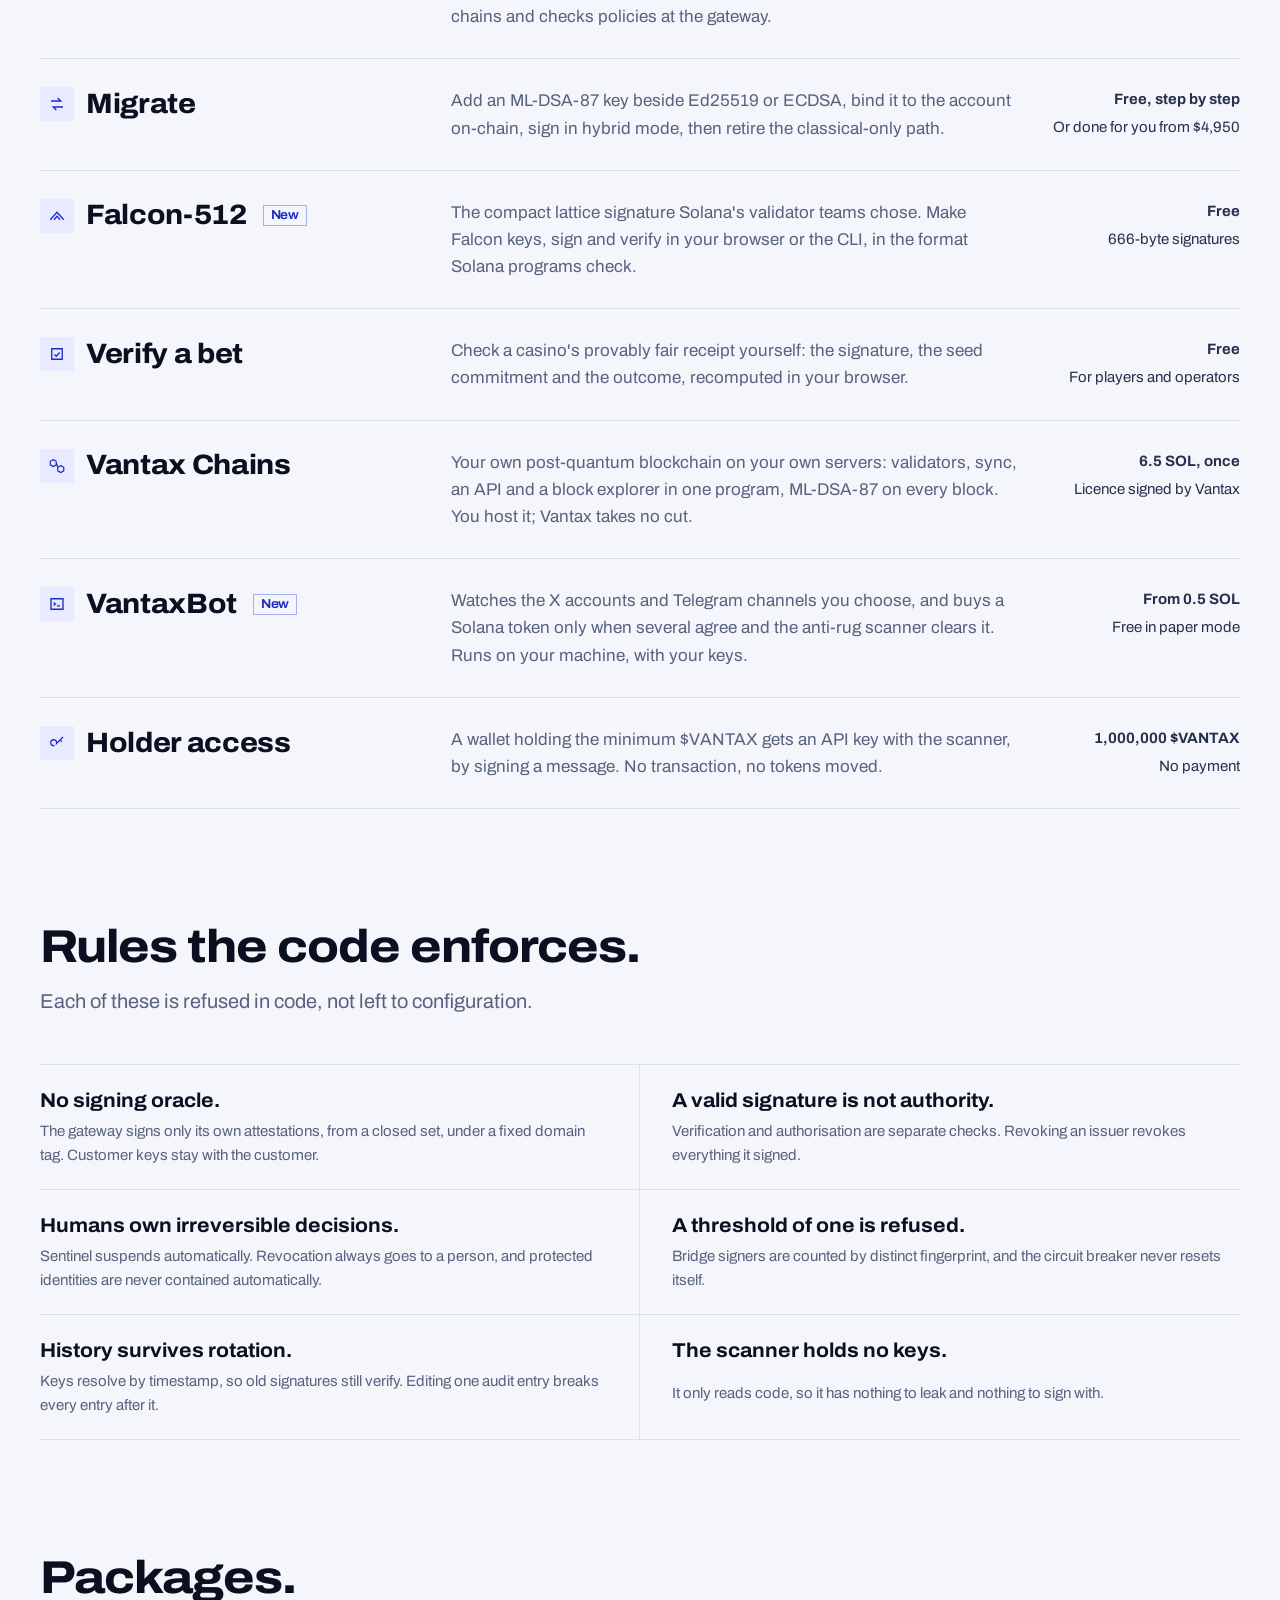
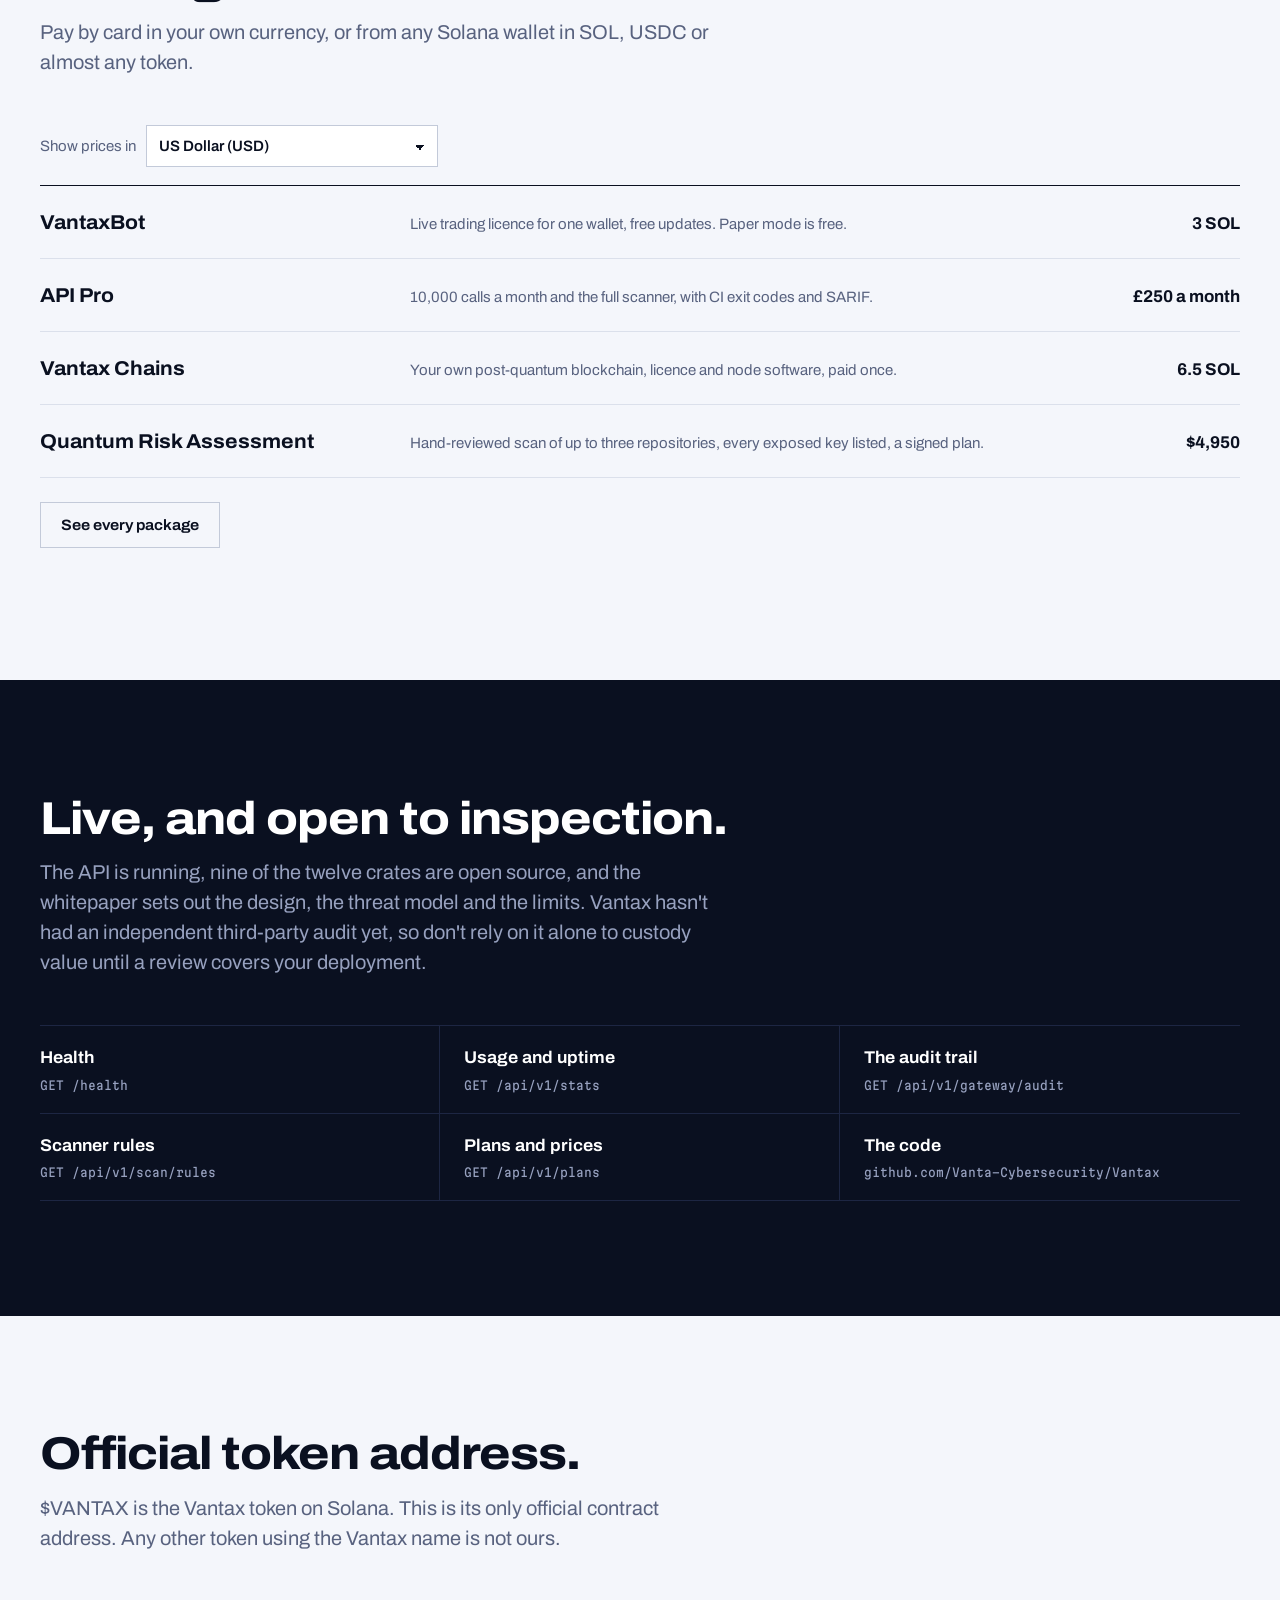
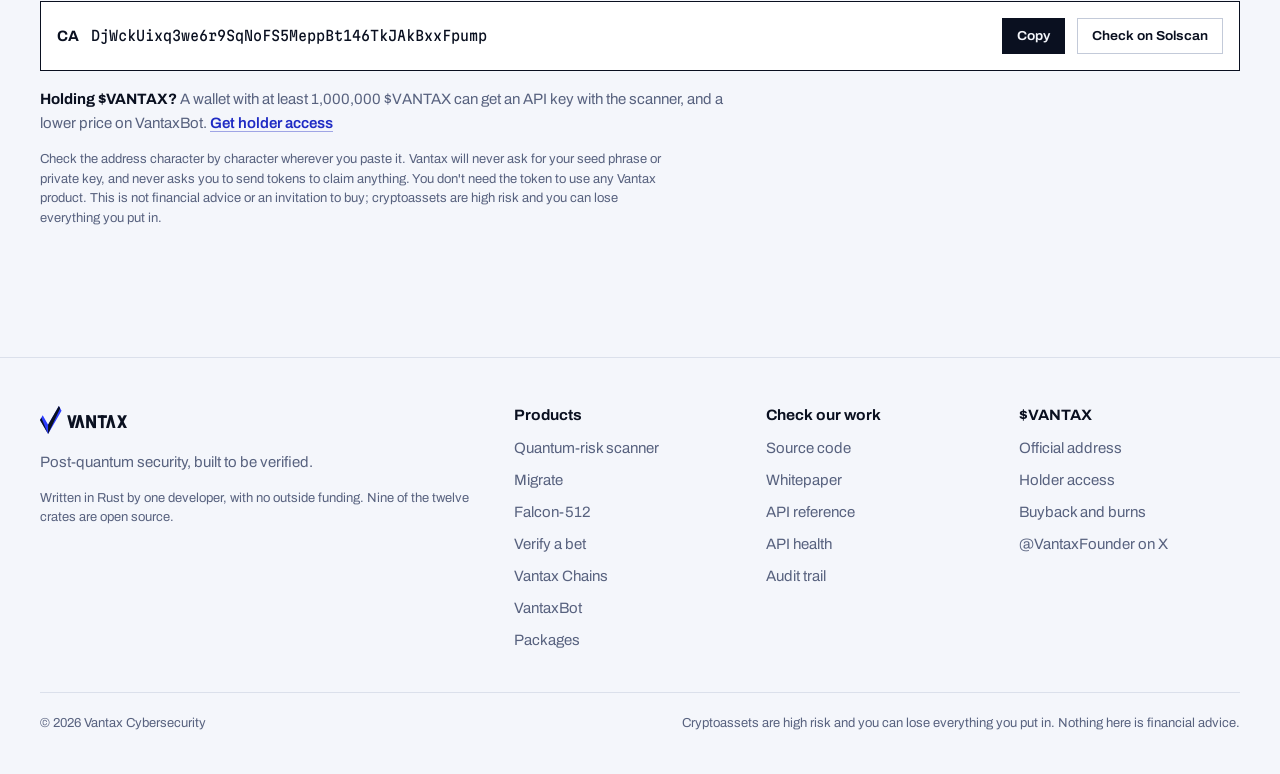
==== commit 33822a4a: "Falcon-512 in core, the CLI and the browser; the new site Falcon-512 (PQClean Falcon-padded-512: 897" ====
--- a/site/index.html
+++ b/site/index.html
@@ -6,156 +6,145 @@
 <!-- Base URL of the Vantax API (no trailing slash). Empty means this site's own
      origin, for when the site and the API share a host (nginx proxies /api/). -->
 <meta name="vantax-api" content="https://api.vantax-cybersecurity.com">
+<!-- Where the VantaxBot store runs (see the bot's deploy guide). -->
+<meta name="vantax-store" content="https://store.vantax-cybersecurity.com">
+<meta name="theme-color" content="#2b3cff">
+<link rel="preload" href="assets/fonts/archivo.woff2" as="font" type="font/woff2" crossorigin>
+<link rel="stylesheet" href="assets/vantax.css">
+<link rel="icon" href="favicon.ico" sizes="48x48">
+<link rel="icon" href="favicon.svg" type="image/svg+xml">
+<link rel="apple-touch-icon" href="apple-touch-icon.png">
+<link rel="manifest" href="site.webmanifest">
+<script>try{var t=localStorage.getItem("vantax-theme");if(t==="light"||t==="dark")document.documentElement.setAttribute("data-theme",t)}catch(e){}</script>
+<script src="assets/vantax.js" defer></script>
 <title>Vantax: post-quantum security for Solana</title>
-<meta name="description" content="Vantax is post-quantum security in Rust, starting with Solana: ML-DSA-87 signatures, a migration scanner, a policy gateway, identity, sentinel and bridge security.">
+<meta name="description" content="Vantax is post-quantum security in Rust, starting with Solana: ML-DSA-87 and Falcon-512 signatures, a migration scanner, a policy gateway, provably fair checks and your own post-quantum chain.">
 <link rel="canonical" href="https://vantax-cybersecurity.com/">
 <meta property="og:type" content="website">
 <meta property="og:url" content="https://vantax-cybersecurity.com/">
 <meta property="og:title" content="Vantax: post-quantum security for Solana">
-<meta property="og:description" content="Solana signs with Ed25519. Quantum computers break it. Vantax is post-quantum security in Rust, starting with Solana.">
+<meta property="og:description" content="Solana signs with Ed25519. Quantum computers break it. Vantax is post-quantum security in Rust, built to be verified.">
 <meta name="twitter:card" content="summary">
 <meta name="twitter:site" content="@VantaxFounder">
-<link rel="preconnect" href="https://fonts.googleapis.com">
-<link rel="preconnect" href="https://fonts.gstatic.com" crossorigin>
-<link href="https://fonts.googleapis.com/css2?family=Bricolage+Grotesque:opsz,wght@12..96,400;12..96,600;12..96,800&family=JetBrains+Mono:wght@400;500&display=swap" rel="stylesheet">
-<style>
-:root{--bg:#eef1f6;--surface:#fff;--ink:#0b1b33;--mute:#56657f;--line:#cfd7e4;--flag:#c2255c;--flagbg:#fde8ef;--ok:#0b7a7c;--okbg:#e2f4f4;--accent:#2b3cff;
---sans:"Bricolage Grotesque",system-ui,-apple-system,"Segoe UI",sans-serif;--mono:"JetBrains Mono",ui-monospace,Menlo,Consolas,monospace;
-box-sizing:border-box;padding-top:env(safe-area-inset-top,0px);padding-bottom:env(safe-area-inset-bottom,0px)}
-@media(prefers-color-scheme:dark){:root:not([data-theme="light"]){--bg:#0a1020;--surface:#111a30;--ink:#e8edf7;--mute:#8fa0bf;--line:#243252;--flag:#ff6b9a;--flagbg:#3a1526;--ok:#4fd1d3;--okbg:#0f2f33;--accent:#8a96ff}}
-:root[data-theme="dark"]{--bg:#0a1020;--surface:#111a30;--ink:#e8edf7;--mute:#8fa0bf;--line:#243252;--flag:#ff6b9a;--flagbg:#3a1526;--ok:#4fd1d3;--okbg:#0f2f33;--accent:#8a96ff}
-*,*::before,*::after{box-sizing:border-box}
-html{scroll-behavior:smooth;scroll-padding-top:env(safe-area-inset-top,0px)}
-body{margin:0;background:var(--bg);color:var(--ink);font-family:var(--sans);font-size:17px;line-height:1.6;-webkit-font-smoothing:antialiased}
-a{color:inherit}
-:focus-visible{outline:3px solid var(--accent);outline-offset:3px;border-radius:4px}
-.wrap{max-width:1080px;margin:0 auto;padding:0 22px}
-header{display:flex;align-items:center;justify-content:space-between;padding:20px 0}
-.logo{font-weight:800;font-size:22px;letter-spacing:-.02em;text-decoration:none}
-.logo b{color:var(--accent)}
-nav a{margin-left:20px;font-size:15px;color:var(--mute);text-decoration:none}
-nav a:hover{color:var(--ink)}
-h1{font-size:clamp(38px,7vw,76px);line-height:1.02;letter-spacing:-.035em;font-weight:800;margin:44px 0 20px;max-width:17ch}
-.lede{font-size:clamp(18px,2.4vw,22px);color:var(--mute);max-width:56ch;margin:0 0 30px}
-.btns{display:flex;flex-wrap:wrap;gap:12px;margin-bottom:56px}
-.btn{display:inline-block;padding:13px 22px;border-radius:10px;font-weight:600;text-decoration:none;border:1.5px solid var(--ink)}
-.btn.p{background:var(--ink);color:var(--bg)}
-.btn:hover{transform:translateY(-1px)}
-.demo{background:var(--surface);border:1.5px solid var(--ink);border-radius:16px;overflow:hidden}
-.demo-h{display:flex;justify-content:space-between;gap:12px;flex-wrap:wrap;padding:14px 18px;border-bottom:1.5px solid var(--ink);font-weight:600;font-size:15px}
-.demo-h span{color:var(--mute);font-weight:400}
-.cols{display:grid;grid-template-columns:1fr 1fr}
-.cols>*{min-width:0}
-@media(max-width:760px){.cols{grid-template-columns:1fr}}
-.ed{position:relative;border-right:1.5px solid var(--line)}
-@media(max-width:760px){.ed{border-right:0;border-bottom:1.5px solid var(--line)}}
-.ed::after{content:"";position:absolute;left:0;right:0;top:0;height:46px;background:linear-gradient(var(--flagbg),transparent);opacity:0;pointer-events:none;animation:sweep 2.4s .5s ease-out 1}
-@keyframes sweep{0%{opacity:.9;transform:translateY(0)}100%{opacity:0;transform:translateY(260px)}}
-textarea{width:100%;min-height:290px;border:0;resize:vertical;padding:16px 18px;background:transparent;color:var(--ink);font:400 14px/1.7 var(--mono);display:block}
-.res{padding:16px 18px;min-height:290px;font-size:15px}
-.sum{font-weight:800;font-size:20px;margin:0 0 12px;letter-spacing:-.01em}
-.sum.ok{color:var(--ok)}.sum.bad{color:var(--flag)}
-.f{border-left:4px solid var(--flag);background:var(--flagbg);padding:9px 12px;margin:0 0 10px;border-radius:0 8px 8px 0}
-.f code{font:500 13px var(--mono);overflow-wrap:anywhere}
-.mig{margin:16px 0 0;border-top:1.5px solid var(--line);padding-top:14px}
-.mig h3{margin:0 0 8px;font-size:18px;letter-spacing:-.01em}
-.mig ol{margin:0 0 14px;padding-left:20px;display:grid;gap:10px;font-size:15px}
-.mig li b{display:block;letter-spacing:-.005em}
-.mig li span{display:block;color:var(--mute);font-size:14.5px;line-height:1.5}
-.mig .go{display:inline-block;padding:10px 16px;border-radius:10px;background:var(--ink);color:var(--bg);font-weight:600;text-decoration:none}
-.f small{display:block;color:var(--mute);font-size:13.5px;line-height:1.5}
-.f .fix{color:var(--ok);font-weight:600}
-.note{font-size:13.5px;color:var(--mute);margin:12px 4px 0}
-section{padding:72px 0 0}
-h2{font-size:clamp(28px,4.5vw,42px);letter-spacing:-.03em;line-height:1.1;margin:0 0 16px;max-width:20ch}
-p.big{max-width:62ch;color:var(--mute);margin:0 0 14px}
-dl{margin:28px 0 0;border-top:1.5px solid var(--ink)}
-.row{display:grid;grid-template-columns:200px 1fr;gap:6px 28px;padding:16px 0;border-bottom:1px solid var(--line)}
-@media(max-width:640px){.row{grid-template-columns:1fr}}
-dt{font-weight:800;font-size:18px;letter-spacing:-.01em}
-dd{margin:0;color:var(--mute)}
-dd code,.rules code{font:500 13px var(--mono);color:var(--ink);background:var(--surface);border:1px solid var(--line);border-radius:5px;padding:1px 6px}
-.rules{list-style:none;padding:0;margin:26px 0 0;display:grid;gap:12px}
-.rules li{background:var(--surface);border:1.5px solid var(--line);border-left:5px solid var(--ok);border-radius:10px;padding:14px 18px}
-.rules b{display:block;font-size:18px;letter-spacing:-.01em}
-.rules span{color:var(--mute);font-size:15.5px}
-.plans{display:grid;grid-template-columns:repeat(3,1fr);gap:16px;margin:28px 0 0}
-@media(max-width:860px){.plans{grid-template-columns:1fr}}
-.plan{background:var(--surface);border:1.5px solid var(--line);border-radius:16px;padding:22px 22px 24px;display:flex;flex-direction:column}
-.plan.hi{border:1.5px solid var(--ink)}
-.plan h3{margin:0;font-size:20px;letter-spacing:-.01em}
-.plan .price{font-size:34px;font-weight:800;letter-spacing:-.03em;margin:10px 0 2px;min-height:1.2em}
-.plan .per{color:var(--mute);font-size:14.5px;margin:0 0 14px}
-.plan ul{list-style:none;padding:0;margin:0 0 20px;display:grid;gap:7px;font-size:15.5px}
-.plan li::before{content:"✓";color:var(--ok);font-weight:800;margin-right:8px}
-.plan li.no::before{content:"–";color:var(--mute)}
-.plan li.no{color:var(--mute)}
-.plan .btn{margin-top:auto;text-align:center}
-.btn[aria-disabled="true"]{opacity:.55;pointer-events:none}
-.dfy{display:flex;flex-wrap:wrap;align-items:center;gap:6px 18px;margin:22px 0 0;padding:20px 22px;border:1.5px solid var(--ink);border-radius:16px;background:var(--surface);text-decoration:none}
-.dfy b{font-size:19px;letter-spacing:-.015em}
-.dfy span{color:var(--mute);flex:1 1 300px;font-size:15.5px}
-.dfy i{font-style:normal;font-weight:600;white-space:nowrap}
-.dfy:hover i{text-decoration:underline}
-.mp{margin:56px 0 0;scroll-margin-top:16px}
-.mp>h3{font-size:clamp(24px,3.4vw,32px);letter-spacing:-.025em;line-height:1.15;margin:0 0 10px}
-.mp>p{color:var(--mute);max-width:62ch;margin:0}
-.plans.four{grid-template-columns:repeat(4,minmax(0,1fr))}
-@media(max-width:1000px){.plans.four{grid-template-columns:repeat(2,minmax(0,1fr))}}
-@media(max-width:600px){.plans.four{grid-template-columns:minmax(0,1fr)}}
-.four .plan{min-width:0}
-.four .for{font:500 11.5px var(--mono);color:var(--mute);text-transform:uppercase;letter-spacing:.07em;margin:0 0 6px}
-.four .price{font-size:30px}
-.four .price small{font-size:14px;font-weight:600;color:var(--mute);letter-spacing:0;margin-right:5px}
-.four .per{font:500 12.5px var(--mono);margin:2px 0 14px}
-.four ul{font-size:15px}
-.four .plan>h3{line-height:1.25}
-@media(min-width:1001px){.four .for{min-height:2.9em}.four .plan>h3{min-height:2.5em}}
-.token{padding-top:64px;scroll-margin-top:16px}
-.token h2{margin-bottom:12px}
-.ca{display:flex;flex-wrap:wrap;align-items:center;gap:10px;margin:18px 0 0;padding:14px 16px;background:var(--surface);border:1.5px solid var(--ink);border-radius:12px}
-.ca-label{font-weight:800;font-size:15px;flex:none}
-.ca code{flex:1 1 320px;min-width:0;font:500 15px/1.5 var(--mono);overflow-wrap:anywhere;user-select:all}
-.ca button{flex:none;font:600 14px var(--sans);padding:9px 16px;border-radius:9px;border:1.5px solid var(--ink);background:var(--ink);color:var(--bg);cursor:pointer}
-.ca a{flex:none;font-size:14.5px;font-weight:600}
-.token .note{margin:12px 2px 0;max-width:80ch}
-.status{margin-top:72px;background:var(--ink);color:var(--bg);border-radius:16px;padding:30px 26px}
-.status h2{margin-bottom:10px}
-.status p{margin:0;max-width:62ch;opacity:.85}
-footer{padding:48px 0 56px;color:var(--mute);font-size:15px;display:flex;flex-wrap:wrap;gap:12px 28px;justify-content:space-between}
-@media(prefers-reduced-motion:reduce){.ed::after{animation:none}html{scroll-behavior:auto}.btn:hover{transform:none}}
-header{flex-wrap:wrap;gap:12px}nav{display:flex;flex-wrap:wrap;gap:4px 20px}nav a{margin-left:0;white-space:nowrap}
-.holders{margin:16px 2px 0;max-width:72ch}
-</style>
-<link rel="icon" href="/favicon.ico" sizes="48x48">
-<link rel="icon" href="/favicon.svg" type="image/svg+xml">
-<link rel="apple-touch-icon" href="/apple-touch-icon.png">
-<link rel="manifest" href="/site.webmanifest">
 </head>
 <body>
-<div class="wrap">
-<header>
-  <a class="logo" href="#top">Vantax<b>.</b></a>
-  <nav><a href="#platform">Platform</a><a href="migrate.html">Migrate</a><a href="verify.html">Verify a bet</a><a href="#pricing">Pricing</a><a href="holders.html">Holders</a><a href="launch.html">Launch a chain</a><a href="#rules">Design rules</a><a href="#status">Status</a><a href="https://x.com/VantaxFounder">@VantaxFounder</a></nav>
+<a class="skip" href="#main">Skip to content</a>
+<header class="site-header">
+  <div class="shell">
+    <a class="brand" href="index.html" aria-label="Vantax home"><svg viewBox="0 0 372.84 120" role="img" aria-label="Vantax" xmlns="http://www.w3.org/2000/svg"><path class="v-main" d="M34.64 120 L92.38 20 L80.83 0 L34.64 80 L11.55 40 L0 60 Z"/><path class="v-facet" d="M34.64 120 L5.77 50 L0 60 Z"/><path class="v-facet" d="M34.64 120 L86.6 10 L80.83 0 L34.64 80 Z"/><g class="wm"><path d="M116.38 39.6 L128.36 39.6 L142.79 94.8 L130.81 94.8 Z"/><path d="M145.24 39.6 L157.22 39.6 L142.79 94.8 L130.81 94.8 Z"/><path d="M149.97 94.8 L161.95 94.8 L176.38 39.6 L164.4 39.6 Z"/><path d="M178.83 94.8 L190.81 94.8 L176.38 39.6 L164.4 39.6 Z"/><path d="M197.99 39.6 L209.58 39.6 L209.58 94.8 L197.99 94.8 Z"/><path d="M228.35 39.6 L239.94 39.6 L239.94 94.8 L228.35 94.8 Z"/><path d="M197.99 39.6 L211.07 39.6 L239.94 94.8 L226.86 94.8 Z"/><path d="M247.12 39.6 L286.86 39.6 L286.86 51.19 L247.12 51.19 Z"/><path d="M261.19 39.6 L272.79 39.6 L272.79 94.8 L261.19 94.8 Z"/><path d="M282.87 94.8 L294.85 94.8 L309.28 39.6 L297.3 39.6 Z"/><path d="M311.73 94.8 L323.71 94.8 L309.28 39.6 L297.3 39.6 Z"/><path d="M330.89 39.6 L343.97 39.6 L372.84 94.8 L359.76 94.8 Z"/><path d="M359.76 39.6 L372.84 39.6 L343.97 94.8 L330.89 94.8 Z"/></g></svg></a>
+    <nav class="nav" aria-label="Main">
+      <div class="menu-wrap">
+        <button type="button" data-menu aria-expanded="false" aria-controls="products-menu">Products <svg viewBox="0 0 10 10" aria-hidden="true"><path d="M1 3.2l4 3.6 4-3.6" fill="none" stroke="currentColor" stroke-width="1.6"/></svg></button>
+        <div class="menu" id="products-menu" hidden>
+          <a href="index.html#scanner"><b>Quantum-risk scanner</b><span>Find the keys and signatures a quantum computer breaks.</span></a>
+          <a href="migrate.html"><b>Migrate</b><span>Add ML-DSA-87 next to Ed25519 or ECDSA, then enforce it.</span></a>
+          <a href="falcon.html"><b>Falcon-512</b><span>The post-quantum signature Solana's validator teams picked.</span></a>
+          <a href="verify.html"><b>Verify a bet</b><span>Check a casino's provably fair receipt in your browser.</span></a>
+          <a href="launch.html"><b>Vantax Chains</b><span>Your own post-quantum blockchain, on your own servers.</span></a>
+          <a href="bot.html"><b>VantaxBot</b><span>Signal trading that waits for the anti-rug scanner.</span></a>
+        </div>
+      </div>
+      <a href="packages.html">Packages</a>
+      <a href="holders.html">Holders</a>
+      <a href="https://github.com/Vanta-Cybersecurity/Vantax">GitHub</a>
+    </nav>
+    <div class="header-tools">
+      <button class="icon-btn" type="button" data-theme-toggle aria-label="Switch theme"><svg viewBox="0 0 20 20" aria-hidden="true"><circle cx="10" cy="10" r="7.25" fill="none" stroke="currentColor" stroke-width="1.6"/><path d="M10 2.75a7.25 7.25 0 0 1 0 14.5z" fill="currentColor"/></svg></button>
+      <a class="btn p sm header-cta" href="index.html#scanner">Scan your code</a>
+      <button class="icon-btn menu-btn" type="button" data-sheet aria-expanded="false" aria-controls="sheet" aria-label="Open menu"><svg viewBox="0 0 20 20" aria-hidden="true"><path d="M3 7h14M3 13h14" stroke="currentColor" stroke-width="1.8"/></svg></button>
+    </div>
+  </div>
 </header>
-
-<main id="top">
-  <h1>Solana signs with Ed25519. Quantum computers break it.</h1>
-  <p class="lede">Vantax is a post-quantum security platform written in Rust, starting with Solana. It finds the keys and signatures a quantum computer breaks, adds NIST ML-DSA-87 around them, and enforces who is allowed to do what.</p>
-  <div class="btns">
-    <a class="btn p" href="https://x.com/VantaxFounder">Follow @VantaxFounder on X</a>
-    <a class="btn" href="https://github.com/Vanta-Cybersecurity/Vantax">View on GitHub</a>
-    <a class="btn" href="#try">Scan some code</a>
-    <a class="btn" href="migrate.html">Start migrating</a>
-    <a class="btn" href="verify.html">Verify a bet</a>
-    <a class="btn" href="#pricing">Pricing</a>
-  </div>
-
-  <div class="demo" id="try">
-    <div class="demo-h">Quantum-risk scanner <span>Edit the code. Findings update as you type.</span></div>
-    <div class="cols">
-      <div class="ed"><label class="sr" for="code" style="position:absolute;left:-9999px">Source code to scan</label>
-<textarea id="code" spellcheck="false">// treasury.ts
+<nav class="sheet" id="sheet" hidden aria-label="Menu">
+  <a href="index.html#scanner">Quantum-risk scanner <span>Find what a quantum computer breaks</span></a>
+  <a href="migrate.html">Migrate <span>ML-DSA-87 next to your keys</span></a>
+  <a href="falcon.html">Falcon-512 <span>Solana's post-quantum signature</span></a>
+  <a href="verify.html">Verify a bet <span>Provably fair, checked by you</span></a>
+  <a href="launch.html">Vantax Chains <span>Your own post-quantum chain</span></a>
+  <a href="bot.html">VantaxBot <span>Signal trading with rug checks</span></a>
+  <a href="packages.html">Packages <span>Pay in any currency</span></a>
+  <a href="holders.html">Holder access <span>For $VANTAX holders</span></a>
+  <a href="https://github.com/Vanta-Cybersecurity/Vantax">GitHub <span>Read the code</span></a>
+  <a class="btn p" href="index.html#scanner">Scan your code</a>
+</nav>
+
+<main id="main">
+  <section class="field hero" aria-labelledby="hero-title">
+    <svg class="lattice-v" viewBox="-4 -4 101 128" aria-hidden="true"><path d="M34.64 120 L92.38 20 L80.83 0 L34.64 80 L11.55 40 L0 60 Z"/><path d="M34.64 120 L5.77 50 L0 60 Z"/><path d="M34.64 120 L86.6 10 L80.83 0 L34.64 80 Z"/></svg>
+    <div class="shell hero-grid">
+      <div>
+        <h1 id="hero-title">Solana signs with Ed25519. Quantum computers break it.</h1>
+        <p class="lede">Vantax is post-quantum security written in Rust. It finds the cryptography a quantum computer breaks, puts NIST post-quantum signatures beside it, and enforces who may do what.</p>
+        <div class="cluster">
+          <a class="btn p" href="#scanner">Scan your code</a>
+          <a class="btn" href="packages.html">See packages</a>
+        </div>
+        <p class="hero-note">Every claim here links to something you can check: <a href="https://github.com/Vanta-Cybersecurity/Vantax">the code</a>, <a href="#proof">the live API</a>, and a signature made in your own browser.</p>
+      </div>
+
+      <aside class="sigcard" aria-labelledby="sig-title">
+        <h2 id="sig-title">A post-quantum signature, made on this page</h2>
+        <div class="sig-algos" role="group" aria-label="Signature scheme" id="sig-algos" hidden>
+          <button type="button" aria-pressed="true" data-algo="mldsa">ML-DSA-87</button>
+          <button type="button" aria-pressed="false" data-algo="falcon">Falcon-512</button>
+        </div>
+        <div class="fld">
+          <label for="sig-msg">Message. Change it and the signature stops verifying.</label>
+          <input class="sig-msg" id="sig-msg" value="Built to be verified." maxlength="160" autocomplete="off" spellcheck="false">
+        </div>
+        <div class="sig-meta"><span id="sig-scheme"><b>ML-DSA-87</b>, NIST FIPS 204</span><span id="sig-size" class="num">4,627 bytes</span></div>
+        <pre class="sig-hex" id="sig-hex" aria-label="The signature, in hexadecimal"></pre>
+        <p class="sig-state" id="sig-state" role="status"><span class="spinner" aria-hidden="true"></span><b>Making a key in your browser…</b></p>
+        <div class="sig-foot">
+          <button class="btn sm" type="button" id="sig-resign" hidden>Sign this message</button>
+          <span>Key fingerprint <code id="sig-fp">…</code></span>
+        </div>
+      </aside>
+    </div>
+  </section>
+
+  <section class="strip" aria-label="Live status of the Vantax API">
+    <div class="shell">
+      <dl>
+        <div><dt>API</dt><dd id="st-api"><span class="dot"></span>Checking…</dd></div>
+        <div><dt>Core</dt><dd id="st-core">–</dd></div>
+        <div><dt>Audit trail</dt><dd id="st-audit">–</dd></div>
+        <div><dt>Scanner rules</dt><dd id="st-rules">–</dd></div>
+        <div><dt>Chains launched</dt><dd id="st-chains">–</dd></div>
+      </dl>
+    </div>
+  </section>
+
+  <section class="section" id="solana" aria-labelledby="solana-title">
+    <div class="shell split">
+      <div class="prose">
+        <h2 id="solana-title">Why Solana first.</h2>
+        <p class="kicker" style="margin-top:20px">Every Solana transaction is authorised with Ed25519. Wallets, upgrade authorities and validator keys all rest on a scheme that Shor's algorithm breaks on a large enough quantum computer.</p>
+        <p>Your address is your public key, so it is already public, on-chain, forever. Nobody can run Shor at that size today, but anyone can collect keys now and wait.</p>
+        <p>Vantax cannot change Solana's base signatures, and doesn't claim to. It works around them: it finds where your code depends on Ed25519, binds a post-quantum key to the account, and refuses actions that arrive without the post-quantum signature. Solana's own teams have picked <a class="link nowrap" href="falcon.html">Falcon-512</a> for the protocol itself; Vantax supports it today.</p>
+      </div>
+      <div class="hybrid" aria-label="How hybrid signing works">
+        <div class="hybrid-row"><span class="tag risk">Ed25519</span><b>Stays, because Solana needs it</b><p>64-byte signatures. Broken by Shor's algorithm once a large quantum computer exists.</p></div>
+        <div class="hybrid-row"><span class="tag blue">ML-DSA-87</span><b>Signs beside it</b><p>4,627-byte signatures, NIST FIPS 204 at the highest security level.</p></div>
+        <div class="hybrid-row"><span class="tag blue">Falcon-512</span><b>Or the compact option</b><p>666-byte signatures. The scheme Solana's validator clients have implemented.</p></div>
+        <div class="hybrid-row"><span class="tag safe">Gateway</span><b>Nothing passes without both</b><p>Verification and authorisation are separate checks, and every decision lands in a hash-chained audit log.</p></div>
+      </div>
+    </div>
+  </section>
+
+  <section class="section" id="scanner" aria-labelledby="scanner-title">
+    <div class="shell">
+      <div class="section-head">
+        <h2 id="scanner-title">See what a quantum computer would break.</h2>
+        <p>Paste some code. Findings and a migration plan update as you type. Nothing leaves this page.</p>
+      </div>
+      <div class="instrument">
+        <div class="instrument-head"><b>Quantum-risk scanner</b><span>Browser demo with 9 of the 20 rule families</span></div>
+        <div class="instrument-cols">
+          <div class="editor">
+            <div class="gutter" id="gutter" aria-hidden="true"></div>
+            <label class="sr-only" for="code">Source code to scan</label>
+<textarea id="code" spellcheck="false" autocapitalize="off" autocomplete="off" wrap="off">// treasury.ts
 import { Keypair } from "@solana/web3.js";
 import nacl from "tweetnacl";
 
@@ -166,215 +155,269 @@
 }
 
 // ed25519 mentioned in a comment is ignored
-const scheme = "ed25519";</textarea></div>
-      <div class="res" id="res" aria-live="polite"></div>
+const scheme = "ed25519";</textarea>
+          </div>
+          <div class="results" id="res" aria-live="polite"></div>
+        </div>
+      </div>
+      <p class="tiny mute" style="margin-top:14px;max-width:90ch">The demo matches a few common primitives with patterns. The full scanner covers 20 primitive families, understands comments and CamelCase, walks whole repositories and fails your CI with SARIF output. It runs on the Vantax API with <a class="link" href="packages.html#api">Pro, Enterprise or Holder access</a>.</p>
+    </div>
+  </section>
+
+  <section class="section" id="products" aria-labelledby="products-title">
+    <div class="shell">
+      <div class="section-head">
+        <h2 id="products-title">What Vantax does.</h2>
+        <p>Twelve Rust crates, each answering one question. A flaw in one never carries the authority of another.</p>
+      </div>
+      <div class="products">
+        <a class="product" href="packages.html#api">
+          <h3><span class="glyph" aria-hidden="true"><svg viewBox="0 0 24 24"><path d="M4 5h16v14H4z M4 12h16" fill="none" stroke="currentColor" stroke-width="1.8"/></svg></span>Scanner and API</h3>
+          <p>Finds the keys and signatures a quantum computer breaks, in your code and in CI. Verifies ML-DSA-87 signatures, commits post-quantum keys to chains and checks policies at the gateway.</p>
+          <div class="meta"><b data-fill="pro-price">Pro from £250 a month</b><span>Free tier without a key</span></div>
+        </a>
+        <a class="product" href="migrate.html">
+          <h3><span class="glyph" aria-hidden="true"><svg viewBox="0 0 24 24"><path d="M4 8h13l-4-4M20 16H7l4 4" fill="none" stroke="currentColor" stroke-width="1.8"/></svg></span>Migrate</h3>
+          <p>Add an ML-DSA-87 key beside Ed25519 or ECDSA, bind it to the account on-chain, sign in hybrid mode, then retire the classical-only path.</p>
+          <div class="meta"><b>Free, step by step</b><span>Or done for you from $4,950</span></div>
+        </a>
+        <a class="product" href="falcon.html">
+          <h3><span class="glyph" aria-hidden="true"><svg viewBox="0 0 24 24"><path d="M3 17l9-10 9 10M8 17l4-4.5 4 4.5" fill="none" stroke="currentColor" stroke-width="1.8"/></svg></span>Falcon-512 <span class="new">New</span></h3>
+          <p>The compact lattice signature Solana's validator teams chose. Make Falcon keys, sign and verify in your browser or the CLI, in the format Solana programs check.</p>
+          <div class="meta"><b>Free</b><span>666-byte signatures</span></div>
+        </a>
+        <a class="product" href="verify.html">
+          <h3><span class="glyph" aria-hidden="true"><svg viewBox="0 0 24 24"><path d="M5 5h14v14H5z M8.5 12.5l2.5 2.5 4.5-5" fill="none" stroke="currentColor" stroke-width="1.8"/></svg></span>Verify a bet</h3>
+          <p>Check a casino's provably fair receipt yourself: the signature, the seed commitment and the outcome, recomputed in your browser.</p>
+          <div class="meta"><b>Free</b><span>For players and operators</span></div>
+        </a>
+        <a class="product" href="launch.html">
+          <h3><span class="glyph" aria-hidden="true"><svg viewBox="0 0 24 24"><path d="M7 3.5l4 2.3v4.6l-4 2.3-4-2.3V5.8z M17 11.5l4 2.3v4.6l-4 2.3-4-2.3v-4.6z M11 8l2 5" fill="none" stroke="currentColor" stroke-width="1.6"/></svg></span>Vantax Chains</h3>
+          <p>Your own post-quantum blockchain on your own servers: validators, sync, an API and a block explorer in one program, ML-DSA-87 on every block. You host it; Vantax takes no cut.</p>
+          <div class="meta"><b data-fill="chains-price">6.5 SOL, once</b><span>Licence signed by Vantax</span></div>
+        </a>
+        <a class="product" href="bot.html">
+          <h3><span class="glyph" aria-hidden="true"><svg viewBox="0 0 24 24"><path d="M4 5h16v14H4z M7.5 10l2.5 2-2.5 2M12 14.5h4" fill="none" stroke="currentColor" stroke-width="1.8"/></svg></span>VantaxBot <span class="new">New</span></h3>
+          <p>Watches the X accounts and Telegram channels you choose, and buys a Solana token only when several agree and the anti-rug scanner clears it. Runs on your machine, with your keys.</p>
+          <div class="meta"><b data-fill="bot-price">From 0.5 SOL</b><span>Free in paper mode</span></div>
+        </a>
+        <a class="product" href="holders.html">
+          <h3><span class="glyph" aria-hidden="true"><svg viewBox="0 0 24 24"><path d="M8.5 15.5a4 4 0 1 1 3-3L20 4M16 8l2.5 2.5" fill="none" stroke="currentColor" stroke-width="1.8"/></svg></span>Holder access</h3>
+          <p>A wallet holding the minimum $VANTAX gets an API key with the scanner, by signing a message. No transaction, no tokens moved.</p>
+          <div class="meta"><b><span id="holders-min">1,000,000</span> $VANTAX</b><span>No payment</span></div>
+        </a>
+      </div>
+    </div>
+  </section>
+
+  <section class="section" id="rules" aria-labelledby="rules-title">
+    <div class="shell">
+      <div class="section-head">
+        <h2 id="rules-title">Rules the code enforces.</h2>
+        <p>Each of these is refused in code, not left to configuration.</p>
+      </div>
+      <ul class="rules">
+        <li><b>No signing oracle.</b><span>The gateway signs only its own attestations, from a closed set, under a fixed domain tag. Customer keys stay with the customer.</span></li>
+        <li><b>A valid signature is not authority.</b><span>Verification and authorisation are separate checks. Revoking an issuer revokes everything it signed.</span></li>
+        <li><b>Humans own irreversible decisions.</b><span>Sentinel suspends automatically. Revocation always goes to a person, and protected identities are never contained automatically.</span></li>
+        <li><b>A threshold of one is refused.</b><span>Bridge signers are counted by distinct fingerprint, and the circuit breaker never resets itself.</span></li>
+        <li><b>History survives rotation.</b><span>Keys resolve by timestamp, so old signatures still verify. Editing one audit entry breaks every entry after it.</span></li>
+        <li><b>The scanner holds no keys.</b><span>It only reads code, so it has nothing to leak and nothing to sign with.</span></li>
+      </ul>
+    </div>
+  </section>
+
+  <section class="section" id="pricing" aria-labelledby="pricing-title">
+    <div class="shell">
+      <div class="section-head">
+        <h2 id="pricing-title">Packages.</h2>
+        <p>Pay by card in your own currency, or from any Solana wallet in SOL, USDC or almost any token.</p>
+      </div>
+      <div class="cluster" style="justify-content:space-between;margin-bottom:18px">
+        <label class="currency">Show prices in <select data-currency-picker aria-label="Currency"></select></label>
+      </div>
+      <div class="pricelist">
+        <a href="packages.html#bot"><b>VantaxBot</b><span class="what">Live trading licence for one wallet, free updates. Paper mode is free.</span><span class="cost"><span data-fill="bot-lifetime">3 SOL</span><small data-money data-alt data-amount="3" data-base="SOL" data-fill-amount="bot-lifetime"></small></span></a>
+        <a href="packages.html#api"><b>API Pro</b><span class="what">10,000 calls a month and the full scanner, with CI exit codes and SARIF.</span><span class="cost"><span data-fill="pro-price-short">£250 a month</span><small data-money data-alt data-amount="250" data-base="GBP" data-suffix=" a month"></small></span></a>
+        <a href="packages.html#chains"><b>Vantax Chains</b><span class="what">Your own post-quantum blockchain, licence and node software, paid once.</span><span class="cost"><span data-fill="chains-short">6.5 SOL</span><small data-money data-alt data-amount="6.5" data-base="SOL" data-fill-amount="chains"></small></span></a>
+        <a href="packages.html#migration"><b>Quantum Risk Assessment</b><span class="what">Hand-reviewed scan of up to three repositories, every exposed key listed, a signed plan.</span><span class="cost">$4,950<small data-money data-alt data-amount="4950" data-base="USD"></small></span></a>
+      </div>
+      <p style="margin-top:24px"><a class="btn" href="packages.html">See every package</a></p>
+    </div>
+  </section>
+
+  <section class="band section" id="proof" aria-labelledby="proof-title">
+    <div class="shell">
+      <div class="section-head">
+        <h2 id="proof-title">Live, and open to inspection.</h2>
+        <p>The API is running, nine of the twelve crates are open source, and the whitepaper sets out the design, the threat model and the limits. Vantax hasn't had an independent third-party audit yet, so don't rely on it alone to custody value until a review covers your deployment.</p>
+      </div>
+      <div class="proof">
+        <a href="https://api.vantax-cybersecurity.com/health"><b>Health</b><code>GET /health</code></a>
+        <a href="https://api.vantax-cybersecurity.com/api/v1/stats"><b>Usage and uptime</b><code>GET /api/v1/stats</code></a>
+        <a href="https://api.vantax-cybersecurity.com/api/v1/gateway/audit"><b>The audit trail</b><code>GET /api/v1/gateway/audit</code></a>
+        <a href="https://api.vantax-cybersecurity.com/api/v1/scan/rules"><b>Scanner rules</b><code>GET /api/v1/scan/rules</code></a>
+        <a href="https://api.vantax-cybersecurity.com/api/v1/plans"><b>Plans and prices</b><code>GET /api/v1/plans</code></a>
+        <a href="https://github.com/Vanta-Cybersecurity/Vantax"><b>The code</b><code>github.com/Vanta-Cybersecurity/Vantax</code></a>
+      </div>
+    </div>
+  </section>
+
+  <section class="section" id="token" aria-labelledby="token-title">
+    <div class="shell">
+      <div class="section-head">
+        <h2 id="token-title">Official token address.</h2>
+        <p>$VANTAX is the Vantax token on Solana. This is its only official contract address. Any other token using the Vantax name is not ours.</p>
+      </div>
+      <div class="ca">
+        <span class="label">CA</span>
+        <code id="ca">DjWckUixq3we6r9SqNoFS5MeppBt146TkJAkBxxFpump</code>
+        <button class="btn sm ink" type="button" data-copy="#ca">Copy</button>
+        <a class="btn sm" href="https://solscan.io/token/DjWckUixq3we6r9SqNoFS5MeppBt146TkJAkBxxFpump" rel="noopener">Check on Solscan</a>
+      </div>
+      <p class="small mute" style="margin-top:16px;max-width:80ch" id="holders-cta"><b style="color:var(--ink)">Holding $VANTAX?</b> A wallet with at least <span data-holders-min>1,000,000</span> $VANTAX can get an API key with the scanner, and a lower price on VantaxBot. <a class="link" href="holders.html">Get holder access</a></p>
+      <p class="tiny mute" style="max-width:90ch">Check the address character by character wherever you paste it. Vantax will never ask for your seed phrase or private key, and never asks you to send tokens to claim anything. You don't need the token to use any Vantax product. This is not financial advice or an invitation to buy; cryptoassets are high risk and you can lose everything you put in.</p>
+    </div>
+  </section>
+</main>
+
+<footer class="site-footer">
+  <div class="shell">
+    <div class="foot-grid">
+      <div class="foot-brand">
+        <a href="index.html" aria-label="Vantax home"><svg viewBox="0 0 372.84 120" role="img" aria-label="Vantax" xmlns="http://www.w3.org/2000/svg"><path class="v-main" d="M34.64 120 L92.38 20 L80.83 0 L34.64 80 L11.55 40 L0 60 Z"/><path class="v-facet" d="M34.64 120 L5.77 50 L0 60 Z"/><path class="v-facet" d="M34.64 120 L86.6 10 L80.83 0 L34.64 80 Z"/><g class="wm"><path d="M116.38 39.6 L128.36 39.6 L142.79 94.8 L130.81 94.8 Z"/><path d="M145.24 39.6 L157.22 39.6 L142.79 94.8 L130.81 94.8 Z"/><path d="M149.97 94.8 L161.95 94.8 L176.38 39.6 L164.4 39.6 Z"/><path d="M178.83 94.8 L190.81 94.8 L176.38 39.6 L164.4 39.6 Z"/><path d="M197.99 39.6 L209.58 39.6 L209.58 94.8 L197.99 94.8 Z"/><path d="M228.35 39.6 L239.94 39.6 L239.94 94.8 L228.35 94.8 Z"/><path d="M197.99 39.6 L211.07 39.6 L239.94 94.8 L226.86 94.8 Z"/><path d="M247.12 39.6 L286.86 39.6 L286.86 51.19 L247.12 51.19 Z"/><path d="M261.19 39.6 L272.79 39.6 L272.79 94.8 L261.19 94.8 Z"/><path d="M282.87 94.8 L294.85 94.8 L309.28 39.6 L297.3 39.6 Z"/><path d="M311.73 94.8 L323.71 94.8 L309.28 39.6 L297.3 39.6 Z"/><path d="M330.89 39.6 L343.97 39.6 L372.84 94.8 L359.76 94.8 Z"/><path d="M359.76 39.6 L372.84 39.6 L343.97 94.8 L330.89 94.8 Z"/></g></svg></a>
+        <p>Post-quantum security, built to be verified.</p>
+        <p class="tiny">Written in Rust by one developer, with no outside funding. Nine of the twelve crates are open source.</p>
+      </div>
+      <div>
+        <h4>Products</h4>
+        <ul>
+          <li><a href="index.html#scanner">Quantum-risk scanner</a></li>
+          <li><a href="migrate.html">Migrate</a></li>
+          <li><a href="falcon.html">Falcon-512</a></li>
+          <li><a href="verify.html">Verify a bet</a></li>
+          <li><a href="launch.html">Vantax Chains</a></li>
+          <li><a href="bot.html">VantaxBot</a></li>
+          <li><a href="packages.html">Packages</a></li>
+        </ul>
+      </div>
+      <div>
+        <h4>Check our work</h4>
+        <ul>
+          <li><a href="https://github.com/Vanta-Cybersecurity/Vantax">Source code</a></li>
+          <li><a href="https://github.com/Vanta-Cybersecurity/Vantax/blob/main/docs/WHITEPAPER.md">Whitepaper</a></li>
+          <li><a href="https://github.com/Vanta-Cybersecurity/Vantax/blob/main/docs/API.md">API reference</a></li>
+          <li><a href="https://api.vantax-cybersecurity.com/health">API health</a></li>
+          <li><a href="https://api.vantax-cybersecurity.com/api/v1/gateway/audit">Audit trail</a></li>
+        </ul>
+      </div>
+      <div>
+        <h4>$VANTAX</h4>
+        <ul>
+          <li><a href="index.html#token">Official address</a></li>
+          <li><a href="holders.html">Holder access</a></li>
+          <li><a href="burns.html">Buyback and burns</a></li>
+          <li><a href="https://x.com/VantaxFounder">@VantaxFounder on X</a></li>
+        </ul>
+      </div>
+    </div>
+    <div class="foot-legal">
+      <span>© 2026 Vantax Cybersecurity</span>
+      <span>Cryptoassets are high risk and you can lose everything you put in. Nothing here is financial advice.</span>
     </div>
   </div>
-  <p class="note">Browser demo using pattern matching on a few common primitives, including ones Solana code relies on. Your code never leaves this page. The full scanner covers 20 primitive families, is CamelCase-aware and comment-aware, walks directories and sets CI exit codes; it runs on the Vantax API with a <a href="#pricing">Pro or Enterprise plan</a>.</p>
-
-  <section id="solana">
-    <h2>Why Solana first.</h2>
-    <p class="big">Every Solana transaction is authorized with Ed25519. Wallets, program upgrade authorities and validator keys all depend on a scheme that Shor's algorithm breaks on a large enough quantum computer.</p>
-    <p class="big">Vantax cannot change Solana's base signatures. It works as a layer around them, and this part is in progress: scanner rules for Solana codebases, PQ-signed attestations and audit trails that sit next to programs, and guidance on hybrid verification.</p>
-  </section>
-
-  <section id="platform">
-    <h2>Twelve crates. Each answers one question.</h2>
-    <p class="big">A flaw in one component never carries the authority of another. The scanner never holds a signing key, so it has none to leak.</p>
-    <dl>
-      <div class="row"><dt>Verify</dt><dd><code>vantax-core</code> ML-DSA-87 signing, SHA3-512 → BLAKE3 → SHA3-512 hashing, domain-separated encoding. <code>vantax-gateway</code> the policy boundary. <code>vantax-api</code> the HTTP service.</dd></div>
-      <div class="row"><dt>Find</dt><dd><code>vantax-scanner</code> locates classical crypto in your code and fails your CI (Pro and Enterprise). <code>vantax-adapters</code> Bitcoin, Ethereum, Solana and generic L1 integration.</dd></div>
-      <div class="row"><dt>Govern</dt><dd><code>vantax-identity</code> credentials in four states, signed machine actions. <code>vantax-sentinel</code> detection through containment and evidence. <code>vantax-bridge</code> five-gate cross-chain authorization.</dd></div>
-      <div class="row"><dt>Build with</dt><dd><code>vantax-cli</code> keys, signing, scanning, Shamir vaults and fairness checks. <code>vantax-wasm</code> ML-DSA-87 and the fairness verifier in the browser. <code>vantax-fairness</code> provably fair outcomes with post-quantum signed receipts: <a href="verify.html">verify a bet yourself</a>. <code>vantax-chain</code> your own post-quantum blockchain: validators, sync, an API and a block explorer in one program: <a href="launch.html">launch one</a>.</dd></div>
-    </dl>
-  </section>
-
-  <section id="pricing">
-    <h2>Pricing.</h2>
-    <p class="big">Verification, key commitments, transaction intents and the gateway are free to try. The scanner comes with Pro and Enterprise.</p>
-    <div class="plans">
-      <div class="plan">
-        <h3>Try it</h3>
-        <p class="price">Free</p>
-        <p class="per">No key needed</p>
-        <ul>
-          <li>25 calls a day</li>
-          <li>Verify ML-DSA-87 signatures</li>
-          <li>Key commitments and transaction intents</li>
-          <li>Gateway verification and policy checks</li>
-          <li>Provably fair receipt checks</li>
-          <li class="no">Scanner not included</li>
-        </ul>
-        <a class="btn" href="https://github.com/Vanta-Cybersecurity/Vantax/blob/main/docs/API.md">Read the API docs</a>
-      </div>
-      <div class="plan hi" data-plan="pro">
-        <h3>Pro</h3>
-        <p class="price" data-price>&nbsp;</p>
-        <p class="per">10,000 calls a month</p>
-        <ul>
-          <li>Everything in Try it</li>
-          <li>The full scanner: 20 primitive families</li>
-          <li>CI exit codes and SARIF for code scanning</li>
-          <li>10 requests a second</li>
-        </ul>
-        <a class="btn p" data-buy href="#pricing" aria-disabled="true">Subscribe</a>
-      </div>
-      <div class="plan" data-plan="enterprise">
-        <h3>Enterprise</h3>
-        <p class="price" data-price>&nbsp;</p>
-        <p class="per">250,000 calls a month</p>
-        <ul>
-          <li>Everything in Pro</li>
-          <li>25 times the Pro quota</li>
-          <li>50 requests a second</li>
-          <li>Switch from Pro at any time</li>
-        </ul>
-        <a class="btn p" data-buy href="#pricing" aria-disabled="true">Subscribe</a>
-      </div>
-    </div>
-    <p class="note" id="billing-note">Payments are handled by Stripe. Your API key appears once, on the page after checkout. Manage or cancel your subscription at any time.</p>
-    <div class="mp" id="mig-pricing">
-      <h3>Migration packages.</h3>
-      <p>We do the migration for you, for blockchains, protocols and the teams that run them. Priced in USDC; pay in USDC or the SOL equivalent.</p>
-      <div class="plans four">
-        <div class="plan">
-          <p class="for">Any team on Ed25519 or ECDSA</p>
-          <h3>Quantum Risk Assessment</h3>
-          <p class="price">$4,950</p>
-          <p class="per">USDC · <span data-usd="4950">or the SOL equivalent</span></p>
-          <ul>
-            <li>Hand-reviewed scan of up to 3 repos</li>
-            <li>Every exposed key inventoried</li>
-            <li>Signed migration plan and a call</li>
-          </ul>
-          <a class="btn" href="migrate.html#packages">What's included</a>
-        </div>
-        <div class="plan">
-          <p class="for">Treasuries, multisigs, authorities</p>
-          <h3>Treasury Migration</h3>
-          <p class="price">$19,500</p>
-          <p class="per">USDC · <span data-usd="19500">or the SOL equivalent</span></p>
-          <ul>
-            <li>Key ceremony for up to 5 accounts</li>
-            <li>Commitments anchored on-chain</li>
-            <li>Hybrid signing and gateway policy</li>
-          </ul>
-          <a class="btn" href="migrate.html#packages">What's included</a>
-        </div>
-        <div class="plan hi">
-          <p class="for">DeFi protocols, DAOs, dApps</p>
-          <h3>Protocol Migration</h3>
-          <p class="price">$49,500</p>
-          <p class="per">USDC · <span data-usd="49500">or the SOL equivalent</span></p>
-          <ul>
-            <li>Admin, upgrade, keeper and bot paths</li>
-            <li>Sentinel monitoring</li>
-            <li>12 months of the Enterprise API</li>
-          </ul>
-          <a class="btn p" href="migrate.html#packages">What's included</a>
-        </div>
-        <div class="plan">
-          <p class="for">L1/L2 chains, foundations, bridges</p>
-          <h3>Chain Integration</h3>
-          <p class="price"><small>from</small>$150,000</p>
-          <p class="per">USDC · <span data-usd="150000">or the SOL equivalent</span></p>
-          <ul>
-            <li>A Vantax adapter for your chain</li>
-            <li>Foundation key migration</li>
-            <li>Bridge security, m-of-n</li>
-          </ul>
-          <a class="btn" href="migrate.html#packages">What's included</a>
-        </div>
-      </div>
-      <p class="note">Engineering and integration work, not a security audit. Half to start, half on delivery. Your secret keys never leave your machines.</p>
-    </div>
-  </section>
-
-  <section id="chains">
-    <h2>Launch your own chain.</h2>
-    <p class="big">Your own post-quantum blockchain, on your own servers. Pick the name, ticker and supply, pay once in SOL, and download a licence signed by Vantax with the node software: validators, sync, an API and a block explorer in one program, with ML-DSA-87 signatures on every transaction and block. You host it. Vantax takes no cut.</p>
-    <p><a class="btn p" href="launch.html">Launch a chain</a></p>
-  </section>
-
-  <section id="rules">
-    <h2>Rules the code enforces.</h2>
-    <p class="big">Each of these is refused in code, not left to configuration.</p>
-    <ul class="rules">
-      <li><b>No signing oracle.</b><span>The gateway signs only its own attestations, from a closed set, under a fixed domain tag. Customer keys stay with the customer.</span></li>
-      <li><b>A valid signature is not authority.</b><span>Verification and authorization are separate checks. Revoking an issuer revokes everything it signed.</span></li>
-      <li><b>Humans own irreversible decisions.</b><span>Sentinel suspends automatically. Revocation always escalates to a person, and protected identities are never contained automatically.</span></li>
-      <li><b>A threshold of one is refused.</b><span>Bridge signers are counted by distinct fingerprint, and the circuit breaker never resets itself.</span></li>
-      <li><b>History survives rotation.</b><span>Keys resolve by timestamp, so old signatures still verify. The audit log is hash-chained, so editing one entry breaks every entry after it.</span></li>
-    </ul>
-  </section>
-
-  <section class="status" id="status">
-    <h2>Live, and open to inspection.</h2>
-    <p>The API is running, nine of the twelve crates are open source, and the whitepaper sets out the design, the threat model and the limits. The cryptography is NIST FIPS 204 ML-DSA-87. Vantax hasn't had an independent third-party audit yet, so don't rely on it alone to custody value until a review covers your deployment.</p>
-    <p>Check it yourself, live: <a href="https://api.vantax-cybersecurity.com/health">health</a> · <a href="https://api.vantax-cybersecurity.com/api/v1/stats">stats</a> · <a href="https://api.vantax-cybersecurity.com/api/v1/plans">plans</a> · <a href="https://api.vantax-cybersecurity.com/api/v1/launch">chain launches</a> · <a href="https://api.vantax-cybersecurity.com/api/v1/scan/rules">scanner rules</a> · <a href="https://api.vantax-cybersecurity.com/api/v1/gateway/audit">audit trail</a> · <a href="https://github.com/Vanta-Cybersecurity/Vantax">the code</a>.</p>
-  </section>
-
-  <section class="token" id="token" aria-labelledby="token-title">
-    <h2 id="token-title">Official token address.</h2>
-    <p class="big">$VANTAX is the Vantax token on Solana. This is its only official contract address. Any other token using the Vantax name is not ours.</p>
-    <div class="ca">
-      <span class="ca-label">CA</span>
-      <code id="ca">DjWckUixq3we6r9SqNoFS5MeppBt146TkJAkBxxFpump</code>
-      <button type="button" id="copy-ca">Copy</button>
-      <a href="https://solscan.io/token/DjWckUixq3we6r9SqNoFS5MeppBt146TkJAkBxxFpump" rel="noopener">Check on Solscan</a>
-    </div>
-    <p class="holders" id="holders-cta"><b>Holding $VANTAX?</b> A wallet with at least <span id="holders-min">1,000,000</span> $VANTAX can get a Vantax API key with the migration scanner. Sign a message to prove the wallet is yours: no transaction, no tokens moved. <a href="holders.html">Get holder access</a></p>
-    <p class="note">Check the address character by character wherever you paste it. Vantax will never ask for your seed phrase or private key, and never asks you to send tokens to claim anything. You don't need the token to use any Vantax product. This is not financial advice or an invitation to buy; cryptoassets are high risk and you can lose everything you put in.</p>
-  </section>
-</main>
-
-<footer>
-  <span>Vantax. Post-quantum security, built to be verified.</span>
-  <span><a href="https://github.com/Vanta-Cybersecurity/Vantax">GitHub</a> &nbsp; <a href="#token">Official CA</a> &nbsp; <a href="https://x.com/VantaxFounder">@VantaxFounder</a></span>
 </footer>
-</div>
+
+<script type="module">
+// The hero signature: a fresh key made in this tab, the message signed, and
+// every keystroke checked against that signature. Nothing is sent anywhere.
+import { loadVantax } from "./wasm/vantax.js";
+import { loadFalcon } from "./wasm/falcon.js";
+const $ = (id) => document.getElementById(id);
+const state = $("sig-state"), hex = $("sig-hex"), msg = $("sig-msg"), resign = $("sig-resign");
+const tick = '<svg viewBox="0 0 20 20" aria-hidden="true"><path d="M4 10.5l4 4 8-9" fill="none" stroke="currentColor" stroke-width="2.2"/></svg>';
+const cross = '<svg viewBox="0 0 20 20" aria-hidden="true"><path d="M5 5l10 10M15 5L5 15" fill="none" stroke="currentColor" stroke-width="2.2"/></svg>';
+const SCHEMES = {
+  mldsa: { name: "ML-DSA-87", std: "NIST FIPS 204" },
+  falcon: { name: "Falcon-512", std: "the scheme Solana builds on" },
+};
+let vx, fn, algo = "mldsa", key, pub, sig, signedText;
+function show(kind, title, detail) {
+  state.className = "sig-state" + (kind ? " " + kind : "");
+  state.innerHTML = (kind === "ok" ? tick : kind === "bad" ? cross : "") + "<div><b></b><span></span></div>";
+  state.querySelector("b").textContent = title; state.querySelector("span").textContent = detail || "";
+}
+function stream(text) {
+  // One reveal: the hex arrives in a few frames, then stays put.
+  const reduce = matchMedia("(prefers-reduced-motion: reduce)").matches;
+  if (reduce) { hex.textContent = text; return; }
+  let i = 0; const step = Math.ceil(text.length / 24);
+  (function frame() { i = Math.min(text.length, i + step); hex.textContent = text.slice(0, i); if (i < text.length) requestAnimationFrame(frame); })();
+}
+function api() {
+  if (algo === "falcon") return { keygen: () => fn.keygen(), publicKey: (k) => fn.publicKey(k), sign: (k, m) => fn.sign(k, m), verify: (p, s, m) => fn.verify(p, s, m) };
+  return { keygen: vx.keygen, publicKey: vx.publicKey, sign: vx.sign, verify: vx.verify };
+}
+function sign() {
+  const a = api(), t0 = performance.now();
+  if (!key) { key = a.keygen(); pub = a.publicKey(key); }
+  signedText = msg.value; sig = a.sign(key, signedText);
+  const ms = Math.max(1, Math.round(performance.now() - t0));
+  $("sig-scheme").innerHTML = "<b>" + SCHEMES[algo].name + "</b>, " + SCHEMES[algo].std;
+  $("sig-size").textContent = (sig.signature.length / 2).toLocaleString() + " bytes";
+  $("sig-fp").textContent = key.fingerprint.slice(0, 16) + "…";
+  hex.classList.remove("stale"); stream(sig.signature);
+  show("ok", "Verified in your browser", "Signed in " + ms + " ms with a key made on this page. Change one character to see it fail.");
+  resign.hidden = true;
+}
+function check() {
+  if (!sig) return;
+  const r = api().verify(pub, sig, msg.value);
+  if (r.valid) { show("ok", "Verified in your browser", msg.value === signedText ? "This signature matches this exact message." : "Matches."); hex.classList.remove("stale"); resign.hidden = true; }
+  else { show("bad", "Doesn't verify", "The signature was made for different words. Even one character changes everything."); hex.classList.add("stale"); resign.hidden = false; }
+}
+msg.addEventListener("input", check);
+resign.addEventListener("click", () => { sign(); msg.focus(); });
+document.querySelectorAll("#sig-algos button").forEach((b) => b.addEventListener("click", () => {
+  if (b.dataset.algo === algo) return;
+  algo = b.dataset.algo; key = null;
+  document.querySelectorAll("#sig-algos button").forEach((x) => x.setAttribute("aria-pressed", x === b ? "true" : "false"));
+  sign();
+}));
+try {
+  vx = await loadVantax(new URL("./wasm/vantax_wasm.wasm", import.meta.url));
+  sign();
+  // Falcon-512 is a second, 90 KB module: offer it once it has loaded.
+  loadFalcon(new URL("./wasm/falcon512.wasm", import.meta.url), { hash: vx.hash })
+    .then((f) => { fn = f; $("sig-algos").hidden = false; })
+    .catch(() => {});
+} catch (e) {
+  show("bad", "Your browser couldn't run the signer", "It needs WebAssembly. The same code runs in the vantax CLI.");
+}
+</script>
+
 <script>
 (function(){
-  var b=document.getElementById("copy-ca"),c=document.getElementById("ca");
-  if(!b||!c)return;
-  b.addEventListener("click",function(){
-    var t=c.textContent.trim(),done=function(m){b.textContent=m;setTimeout(function(){b.textContent="Copy";},1500);};
-    if(navigator.clipboard&&navigator.clipboard.writeText){navigator.clipboard.writeText(t).then(function(){done("Copied");},function(){sel();});}else{sel();}
-    function sel(){var r=document.createRange();r.selectNodeContents(c);var s=getSelection();s.removeAllRanges();s.addRange(r);done("Selected");}
-  });
-})();
-(function(){
-  // SOL equivalents for the migration packages. USDC is the price; the line keeps its text if the rate can't load.
-  var lines=document.querySelectorAll("[data-usd]");if(!lines.length||!window.fetch)return;
-  var ctl=window.AbortController?new AbortController():null;if(ctl)setTimeout(function(){ctl.abort();},6000);
-  fetch("https://api.coingecko.com/api/v3/simple/price?ids=solana&vs_currencies=usd",ctl?{signal:ctl.signal}:{}).then(function(r){return r.json();}).then(function(d){
-    var usd=Number(d&&d.solana&&d.solana.usd);if(!(usd>0))return;
-    lines.forEach(function(n){var s=Number(n.getAttribute("data-usd"))/usd;n.textContent="≈ "+s.toLocaleString("en-US",{maximumFractionDigits:s<100?1:0})+" SOL today";});
-  }).catch(function(){});
-})();
-</script>
-
-<script>
-(function(){
+  // Quantum-risk scanner demo. Same rules as before, with line markers.
   var rules=[
     {re:/secp256k1/i,n:"secp256k1 (ECDSA)",s:"Broken by Shor's algorithm",f:"Replace with ML-DSA-87 signatures",fam:"ecdsa"},
-    {re:/\bKeypair\b/,n:"Solana Keypair (Ed25519)",s:"Authority keys are exposed to Shor's algorithm",f:"Add PQ-signed attestations and reduce key exposure",fam:"ed25519"},
+    {re:/\bKeypair\b/,n:"Solana Keypair (Ed25519)",s:"Authority keys are exposed to Shor's algorithm",f:"Add post-quantum attestations and reduce key exposure",fam:"ed25519"},
     {re:/tweetnacl|\bnacl\.sign/,n:"tweetnacl Ed25519 signing",s:"Broken by Shor's algorithm",f:"Wrap with ML-DSA-87 attestations",fam:"ed25519"},
     {re:/ed25519[_-]dalek|ed25519_consensus/i,n:"ed25519-dalek",s:"Broken by Shor's algorithm",f:"Wrap with ML-DSA-87 attestations",fam:"ed25519"},
-    {re:/\bed25519\b/i,n:"Ed25519",s:"Broken by Shor's algorithm",f:"Replace with ML-DSA-87 signatures",fam:"ed25519"},
+    {re:/\bed25519\b/i,n:"Ed25519",s:"Broken by Shor's algorithm",f:"Replace with ML-DSA-87 or Falcon-512 signatures",fam:"ed25519"},
     {re:/\becdsa\b/i,n:"ECDSA",s:"Broken by Shor's algorithm",f:"Replace with ML-DSA-87 signatures",fam:"ecdsa"},
     {re:/["'(\s.]rsa["')\s.,]|RSA[A-Z_]|\bRSA\b/,n:"RSA",s:"Broken by Shor's algorithm",f:"Replace with ML-DSA-87 (signing) or ML-KEM (key exchange)",fam:"rsa"},
     {re:/\b(p-?256|prime256v1|secp256r1)\b/i,n:"P-256",s:"Broken by Shor's algorithm",f:"Replace with ML-DSA-87 signatures",fam:"ecdsa"},
     {re:/\b(x25519|ecdh)\b/i,n:"ECDH / X25519",s:"Key exchange broken by Shor's algorithm",f:"Replace with ML-KEM",fam:"kex"}
   ];
-  // What to do about each family, most urgent first (signatures before key exchange).
   var families={
-    ed25519:{n:"Ed25519 signing",d:"Keep Ed25519 where the chain needs it. Add an ML-DSA-87 key next to it, bind it to the account with an on-chain commitment, and sign every transaction intent with both."},
+    ed25519:{n:"Ed25519 signing",d:"Keep Ed25519 where the chain needs it. Add an ML-DSA-87 or Falcon-512 key beside it, bind it to the account with an on-chain commitment, and sign every transaction intent with both."},
     ecdsa:{n:"ECDSA (secp256k1, P-256)",d:"Keep ECDSA where the chain needs it. Add an ML-DSA-87 key, bind it with a commitment (bytes32 on Ethereum, OP_RETURN on Bitcoin), and sign intents with both."},
     rsa:{n:"RSA",d:"Signatures: move to ML-DSA-87. Encryption and key exchange: move to ML-KEM (FIPS 203), hybrid while you transition."},
     kex:{n:"ECDH / X25519 key exchange",d:"Move to hybrid X25519 + ML-KEM-768, as TLS 1.3 now does. Vantax signs; use a FIPS 203 library for key exchange."}
   };
   var famOrder=["ed25519","ecdsa","rsa","kex"];
+  var chainNames={solana:"Solana",ethereum:"Ethereum",bitcoin:"Bitcoin"};
   function guessChain(text,fams){
     if(/bitcoin|\bbtc\b|ripemd|bech32|p2wpkh|p2tr|psbt|satoshi/i.test(text))return "bitcoin";
     if(/solidity|ethers|\bviem\b|web3\.eth|ethereum|ecrecover|ECDSA\.sol|\bwei\b/i.test(text))return "ethereum";
@@ -382,74 +425,70 @@
     if(fams.ecdsa)return "ethereum";
     return "solana";
   }
-  var chainNames={solana:"Solana",ethereum:"Ethereum",bitcoin:"Bitcoin"};
+  var ta=document.getElementById("code"),res=document.getElementById("res"),gut=document.getElementById("gutter");
+  function esc(s){return s.replace(/[&<>"]/g,function(c){return {"&":"&amp;","<":"&lt;",">":"&gt;",'"':"&quot;"}[c]})}
   function plan(fams,text){
     var steps=famOrder.filter(function(k){return fams[k]}).map(function(k){
       var lines=fams[k].filter(function(v,i,a){return a.indexOf(v)===i}).sort(function(a,b){return a-b});
-      return '<li><b>'+families[k].n+' · '+fams[k].length+' finding'+(fams[k].length>1?'s':'')+' (line'+(lines.length>1?'s ':' ')+lines.join(", ")+')</b><span>'+families[k].d+'</span></li>';
+      return '<li><b>'+families[k].n+': '+fams[k].length+' finding'+(fams[k].length>1?'s':'')+' on line'+(lines.length>1?'s ':' ')+lines.join(", ")+'</b><span>'+families[k].d+'</span></li>';
     });
     var chain=guessChain(text,fams);
-    return '<div class="mig"><h3>Migration plan</h3><ol>'+steps.join("")+
+    return '<div class="plan-box"><h3>Migration plan</h3><ol>'+steps.join("")+
       '<li><b>Enforce it</b><span>Refuse any action without the post-quantum signature, set a sunset date for classical-only, and keep this scan in CI.</span></li></ol>'+
-      '<a class="go" href="migrate.html?chain='+chain+'">Start migrating: '+chainNames[chain]+' →</a></div>';
+      '<a class="btn p sm" href="migrate.html?chain='+chain+'">Start migrating '+chainNames[chain]+'</a></div>';
   }
-  var ta=document.getElementById("code"),res=document.getElementById("res");
-  function esc(s){return s.replace(/[&<>]/g,function(c){return {"&":"&amp;","<":"&lt;",">":"&gt;"}[c]})}
   function scan(){
-    var lines=ta.value.split("\n"),out=[],hits=0,fams={};
+    var lines=ta.value.split("\n"),out=[],hits=0,fams={},hitLines={};
     lines.forEach(function(l,i){
       var t=l.trim();
       if(!t||t.indexOf("//")===0||t.indexOf("#")===0||t.indexOf("*")===0)return;
       var code=l.replace(/\/\/.*$/,"");
       rules.forEach(function(r){
         if(r.re.test(code)){
-          hits++;
+          hits++;hitLines[i]=1;
           (fams[r.fam]=fams[r.fam]||[]).push(i+1);
-          out.push('<div class="f"><code>line '+(i+1)+': '+esc(t.slice(0,60))+'</code><small>'+r.n+'. '+r.s+'.</small><small class="fix">'+r.f+'</small></div>');
+          out.push('<div class="finding"><code>Line '+(i+1)+': '+esc(t.slice(0,60))+'</code><small>'+r.n+'. '+r.s+'.</small><small class="fix">'+r.f+'</small></div>');
         }
       });
     });
-    res.innerHTML=hits?'<p class="sum bad">'+hits+' quantum-vulnerable finding'+(hits>1?'s':'')+'</p>'+out.join("")+plan(fams,ta.value):'<p class="sum ok">No findings in this snippet.</p><small>Nothing matched the demo patterns. Run the full scanner on your repository for real coverage.</small>';
+    gut.innerHTML=lines.map(function(_,i){return '<i'+(hitLines[i]?' class="hit"':'')+'>'+(i+1)+'</i>'}).join("");
+    res.innerHTML=hits?'<p class="verdict bad">'+hits+' quantum-vulnerable finding'+(hits>1?'s':'')+'</p>'+out.join("")+plan(fams,ta.value):'<p class="verdict ok">No findings in this snippet.</p><p class="small mute">Nothing matched the demo patterns. Run the full scanner on your repository for real coverage.</p>';
   }
-  ta.addEventListener("input",scan);scan();
-})();
-(function(){
-  // Prices and checkout links come from the API (GET /api/v1/plans), so they
-  // are set in one place: the server's VANTAX_PRICE_* and VANTAX_STRIPE_LINK_*.
-  var base=(document.querySelector('meta[name="vantax-api"]')||{}).content||"";
-  var note=document.getElementById("billing-note");
-  function contact(){
-    document.querySelectorAll("[data-buy]").forEach(function(a){
-      a.textContent="Contact us";a.href="https://x.com/VantaxFounder";a.removeAttribute("aria-disabled");
-    });
-  }
-  fetch(base+"/api/v1/plans",{headers:{"Accept":"application/json"}}).then(function(r){
-    if(!r.ok)throw new Error(r.status);return r.json();
-  }).then(function(d){
-    var ok=false;
-    (d.plans||[]).forEach(function(p){
-      var card=document.querySelector('[data-plan="'+p.plan+'"]');if(!card)return;
-      if(p.price)card.querySelector("[data-price]").textContent=p.price;
-      var a=card.querySelector("[data-buy]");
-      if(p.checkout_url&&/^https:\/\//.test(p.checkout_url)){a.href=p.checkout_url;a.removeAttribute("aria-disabled");ok=true}
-    });
-    if(!ok)contact();
-    if(d.billing&&d.billing.portal_url&&/^https:\/\//.test(d.billing.portal_url)){
-      var link=document.createElement("a");link.href=d.billing.portal_url;link.textContent="Manage your subscription";
-      note.appendChild(document.createTextNode(" "));note.appendChild(link);note.appendChild(document.createTextNode("."));
-    }
-  }).catch(contact);
+  ta.addEventListener("input",scan);
+  ta.addEventListener("scroll",function(){gut.scrollTop=ta.scrollTop});
+  scan();
 })();
 </script>
+
 <script>
 (function(){
-  // Holder access: show the minimum from the API, or hide the line when it is off.
-  var p=document.getElementById("holders-cta");if(!p)return;
-  var base=(document.querySelector('meta[name="vantax-api"]')||{}).content||"";
-  fetch(base+"/api/v1/plans",{headers:{"Accept":"application/json"}}).then(function(r){return r.json()}).then(function(d){
+  // Live numbers from the API and the store. Every value falls back to the
+  // text already in the page if a call fails.
+  var V=window.Vantax||{},base=(document.querySelector('meta[name="vantax-api"]')||{}).content||"";
+  var storeBase=(document.querySelector('meta[name="vantax-store"]')||{}).content||base;
+  function get(u){return fetch(u,{headers:{Accept:"application/json"}}).then(function(r){if(!r.ok)throw new Error(r.status);return r.json()})}
+  function set(id,text,cls){var el=document.getElementById(id);if(!el)return;el.textContent=text;if(cls!=null){var d=document.createElement("span");d.className="dot "+cls;el.prepend(d)}}
+  function fill(name,text){document.querySelectorAll('[data-fill="'+name+'"]').forEach(function(el){el.textContent=text})}
+  function fillAmount(name,amount){document.querySelectorAll('[data-fill-amount="'+name+'"]').forEach(function(el){el.setAttribute("data-amount",amount)});if(V.money)V.money.render()}
+  function sol(n){return Number(n).toLocaleString(undefined,{maximumFractionDigits:3})+" SOL"}
+  get(base+"/health").then(function(h){set("st-api",h.status==="operational"?"Operational":String(h.status||"Unknown"),h.status==="operational"?"ok":"bad");set("st-core",h.version||"–")})
+    .catch(function(){set("st-api","Unreachable","bad")});
+  get(base+"/api/v1/gateway/audit?limit=1").then(function(a){set("st-audit",(a.total||0).toLocaleString()+" entries");var el=document.getElementById("st-audit");if(el&&a.head)el.title="Head "+a.head}).catch(function(){});
+  get(base+"/api/v1/scan/rules").then(function(r){var n=Array.isArray(r)?r.length:(r.rules||[]).length;if(n)set("st-rules",n+" families")}).catch(function(){});
+  get(base+"/api/v1/launch").then(function(l){
+    if(l.chains_launched!=null)set("st-chains",String(l.chains_launched));
+    if(l.price_sol!=null){fill("chains-price",sol(l.price_sol)+", once");fill("chains-short",sol(l.price_sol));fillAmount("chains",l.price_sol)}
+  }).catch(function(){set("st-chains","–")});
+  get(base+"/api/v1/plans").then(function(d){
+    (d.plans||[]).forEach(function(p){if(p.plan==="pro"&&p.price){fill("pro-price","Pro "+p.price);fill("pro-price-short",p.price)}});
     var h=d.holder||{};
-    if(!h.enabled){p.hidden=true;return}
-    document.getElementById("holders-min").textContent=String(h.min_tokens).replace(/\B(?=(\d{3})+(?!\d))/g,",");
+    if(h.enabled===false){var c=document.getElementById("holders-cta");if(c)c.hidden=true}
+    if(h.min_tokens){var m=Number(h.min_tokens).toLocaleString("en-GB");document.querySelectorAll("#holders-min,[data-holders-min]").forEach(function(el){el.textContent=m})}
+  }).catch(function(){});
+  get(storeBase+"/api/v1/bot").then(function(o){
+    var pk=o.packages||[],life=pk.filter(function(p){return p.id==="lifetime"})[0],mon=pk.filter(function(p){return p.id==="monthly"})[0];
+    if(life){fill("bot-lifetime",sol(life.price_sol));fillAmount("bot-lifetime",life.price_sol)}
+    if(mon)fill("bot-price","From "+sol(mon.price_sol));
   }).catch(function(){});
 })();
 </script>
--- a/site/assets/vantax.css
+++ b/site/assets/vantax.css
@@ -0,0 +1,651 @@
+/* Vantax design system.
+   One stylesheet for every page on vantax-cybersecurity.com.
+
+   Identity: the lattice. ML-DSA and Falcon are lattice schemes, and the Vantax
+   mark is a V drawn on a triangular lattice, so the only ornament here is that
+   lattice and its 60° cut. Ultramarine is a field colour, not a sprinkle.
+   Archivo carries everything human (wide cuts for headlines), Martian Mono
+   carries everything a machine produced: keys, hashes, signatures, code. */
+
+@font-face{font-family:"Archivo";src:url("fonts/archivo.woff2") format("woff2");font-weight:100 900;font-stretch:62% 125%;font-display:swap}
+@font-face{font-family:"Martian Mono";src:url("fonts/martian-mono.woff2") format("woff2");font-weight:100 800;font-stretch:75% 112.5%;font-display:swap}
+
+/* ── Tokens ─────────────────────────────────────────────────────────────── */
+:root{
+  --paper:#f4f6fb;--card:#ffffff;--sunk:#eceff7;
+  --ink:#0a1020;--ink-2:#26304d;--mute:#58627f;--faint:#8790ab;
+  --line:#dbe0eb;--line-2:#c3cad9;
+  --blue:#2b3cff;--blue-press:#1d2ad6;--blue-soft:#e8eaff;--blue-ink:#1f2bc4;
+  --field:#2b3cff;--on-field:#ffffff;--on-field-2:#c9ceff;--field-line:rgba(255,255,255,.22);
+  --risk:#cf1f58;--risk-soft:#fde8ef;--safe:#06857d;--safe-soft:#e0f4f2;--amber:#a86400;--amber-soft:#fff0d6;
+  --band:#0a1020;--on-band:#e7ebf7;--on-band-2:#97a1bf;--band-line:#1d2643;
+  --shadow:0 1px 0 rgba(10,16,32,.04),0 12px 32px -18px rgba(10,16,32,.28);
+  --sans:"Archivo",ui-sans-serif,system-ui,-apple-system,"Segoe UI",sans-serif;
+  --mono:"Martian Mono",ui-monospace,"SF Mono",Menlo,Consolas,monospace;
+  --t-xs:13px;--t-sm:15px;--t-md:17px;--t-lg:20px;
+  --t-xl:clamp(23px,2.6vw,28px);--t-2xl:clamp(30px,4.4vw,46px);--t-3xl:clamp(40px,6.6vw,80px);
+  --gutter:16px;--shell:1200px;--cut:10px;--radius:4px;
+  --header-h:64px;
+  color-scheme:light;
+}
+@media (min-width:640px){:root{--gutter:24px}}
+@media (min-width:1024px){:root{--gutter:40px}}
+@media (prefers-color-scheme:dark){:root:not([data-theme="light"]){
+  --paper:#070b17;--card:#0e1427;--sunk:#0a1020;
+  --ink:#e7ebf7;--ink-2:#c3cae0;--mute:#97a1bf;--faint:#6b7593;
+  --line:#1d2643;--line-2:#2a3557;
+  --blue:#5161ff;--blue-press:#6a78ff;--blue-soft:#141b45;--blue-ink:#aab3ff;
+  --field:#1f2bd0;--on-field-2:#c3c9ff;
+  --risk:#ff5c8b;--risk-soft:#3a1324;--safe:#3cd3c4;--safe-soft:#0c2d2d;--amber:#f2a93b;--amber-soft:#33240c;
+  --band:#0e1427;--band-line:#232d4d;
+  --shadow:0 1px 0 rgba(0,0,0,.3),0 14px 34px -18px rgba(0,0,0,.7);
+  color-scheme:dark;
+}}
+:root[data-theme="dark"]{
+  --paper:#070b17;--card:#0e1427;--sunk:#0a1020;
+  --ink:#e7ebf7;--ink-2:#c3cae0;--mute:#97a1bf;--faint:#6b7593;
+  --line:#1d2643;--line-2:#2a3557;
+  --blue:#5161ff;--blue-press:#6a78ff;--blue-soft:#141b45;--blue-ink:#aab3ff;
+  --field:#1f2bd0;--on-field-2:#c3c9ff;
+  --risk:#ff5c8b;--risk-soft:#3a1324;--safe:#3cd3c4;--safe-soft:#0c2d2d;--amber:#f2a93b;--amber-soft:#33240c;
+  --band:#0e1427;--band-line:#232d4d;
+  --shadow:0 1px 0 rgba(0,0,0,.3),0 14px 34px -18px rgba(0,0,0,.7);
+  color-scheme:dark;
+}
+
+/* ── Base ───────────────────────────────────────────────────────────────── */
+*,*::before,*::after{box-sizing:border-box}
+html{-webkit-text-size-adjust:100%;text-size-adjust:100%;scroll-behavior:smooth;scroll-padding-top:calc(var(--header-h) + 16px)}
+body{margin:0;background:var(--paper);color:var(--ink);font-family:var(--sans);font-size:var(--t-md);line-height:1.6;font-stretch:100%;
+  -webkit-font-smoothing:antialiased;-moz-osx-font-smoothing:grayscale;text-rendering:optimizeLegibility;overflow-x:hidden}
+img,svg{display:block;max-width:100%}
+a{color:inherit;text-decoration-thickness:1px;text-underline-offset:.2em}
+a:hover{text-decoration-thickness:2px}
+p{margin:0 0 1em}
+:focus-visible{outline:2.5px solid var(--blue);outline-offset:3px}
+[hidden]{display:none!important}
+::selection{background:var(--blue);color:#fff}
+.sr-only{position:absolute!important;width:1px;height:1px;padding:0;margin:-1px;overflow:hidden;clip:rect(0,0,0,0);white-space:nowrap;border:0}
+.skip{position:absolute;left:var(--gutter);top:-60px;z-index:100;background:var(--ink);color:var(--paper);padding:10px 14px;font-weight:600}
+.skip:focus{top:12px}
+
+h1,h2,h3,h4{margin:0;font-weight:760;text-wrap:balance}
+h1{font-size:var(--t-3xl);font-stretch:118%;font-weight:820;line-height:.98;letter-spacing:-.024em}
+h2{font-size:var(--t-2xl);font-stretch:112%;line-height:1.04;letter-spacing:-.022em}
+h3{font-size:var(--t-xl);font-stretch:106%;line-height:1.16;letter-spacing:-.012em}
+h4{font-size:var(--t-lg);font-stretch:104%;line-height:1.25}
+code,kbd,samp,pre,.mono{font-family:var(--mono);font-stretch:87.5%;font-size:.8em;font-weight:400}
+.lede{font-size:clamp(18px,2.1vw,21px);line-height:1.5;color:var(--mute);max-width:60ch}
+.mute{color:var(--mute)}
+.nowrap{white-space:nowrap}
+.small{font-size:var(--t-sm)}
+.tiny{font-size:var(--t-xs);line-height:1.5}
+.measure{max-width:66ch}
+.num{font-variant-numeric:tabular-nums}
+
+/* ── Layout ─────────────────────────────────────────────────────────────── */
+.shell{width:min(var(--shell),100% - 2*var(--gutter));margin-inline:auto}
+.section{padding-block:clamp(64px,9vw,120px)}
+.section.tight{padding-block:clamp(48px,6vw,80px)}
+.section:not(.band) + .section:not(.band){padding-top:0}
+.section-head{display:grid;gap:14px;align-content:start;margin-bottom:clamp(28px,4vw,48px);max-width:760px}
+@media (min-width:960px){.split>.section-head{position:sticky;top:calc(var(--header-h) + 28px);align-self:start}}
+.section-head p{margin:0;color:var(--mute);font-size:var(--t-lg);line-height:1.5;max-width:62ch}
+.split{display:grid;gap:clamp(28px,4vw,64px)}
+.split>*{min-width:0}
+@media (min-width:960px){.split{grid-template-columns:minmax(0,5fr) minmax(0,7fr)}.split.even{grid-template-columns:1fr 1fr}.split.wide-left{grid-template-columns:minmax(0,7fr) minmax(0,5fr)}}
+.stack>*+*{margin-top:var(--stack,16px)}
+.cluster{display:flex;flex-wrap:wrap;gap:var(--gap,12px);align-items:center}
+
+/* ── Header ─────────────────────────────────────────────────────────────── */
+.site-header{position:sticky;top:0;z-index:50;background:color-mix(in srgb,var(--paper) 88%,transparent);backdrop-filter:saturate(1.4) blur(12px);-webkit-backdrop-filter:saturate(1.4) blur(12px);border-bottom:1px solid var(--line)}
+.site-header .shell{display:flex;align-items:center;gap:20px;height:var(--header-h)}
+.brand{display:inline-flex;align-items:center;color:var(--ink);text-decoration:none;flex:none;margin-right:auto}
+.brand svg{height:30px;width:auto}
+.brand .v-main{fill:var(--blue)}.brand .v-facet{fill:var(--ink)}.brand .wm{fill:var(--ink)}
+.nav{display:none;align-items:center;gap:4px}
+.nav a,.nav button{font:inherit;font-size:var(--t-sm);font-weight:560;color:var(--ink-2);text-decoration:none;padding:8px 12px;border-radius:var(--radius);background:none;border:0;cursor:pointer;display:inline-flex;align-items:center;gap:6px;white-space:nowrap}
+.nav a:hover,.nav button:hover,.nav [aria-current="page"]{color:var(--ink);background:var(--sunk)}
+.nav [aria-current="page"]{box-shadow:inset 0 -2px 0 var(--blue)}
+.nav button svg{width:10px;height:10px;transition:transform .15s}
+.nav button[aria-expanded="true"] svg{transform:rotate(180deg)}
+.header-tools{display:flex;align-items:center;gap:8px}
+.icon-btn{width:40px;height:40px;display:inline-grid;place-items:center;border:1px solid var(--line);background:var(--card);color:var(--ink);border-radius:var(--radius);cursor:pointer;padding:0}
+.icon-btn:hover{border-color:var(--line-2)}
+.icon-btn svg{width:18px;height:18px}
+.btn.header-cta{display:none}
+@media (min-width:640px){.btn.header-cta{display:inline-flex}}
+@media (min-width:1060px){.nav{display:flex}.menu-btn{display:none!important}}
+
+/* Products menu (desktop) */
+.menu-wrap{position:relative}
+.menu{position:absolute;top:calc(100% + 10px);left:-12px;width:min(640px,calc(100vw - 2*var(--gutter)));background:var(--card);border:1px solid var(--line);box-shadow:var(--shadow);padding:10px;display:grid;grid-template-columns:1fr 1fr;gap:2px;clip-path:polygon(0 0,calc(100% - var(--cut)) 0,100% var(--cut),100% 100%,0 100%)}
+.menu a{display:grid;gap:2px;padding:12px 14px;white-space:normal;border-radius:0}
+.menu a b{font-weight:680;font-stretch:104%;color:var(--ink)}
+.menu a span{font-size:var(--t-xs);color:var(--mute);line-height:1.45;font-weight:400}
+.menu a:hover{background:var(--sunk)}
+
+/* Mobile sheet */
+.sheet{position:fixed;inset:var(--header-h) 0 0 0;z-index:49;background:var(--paper);overflow-y:auto;padding:12px var(--gutter) 40px;border-top:1px solid var(--line)}
+.sheet a{display:flex;justify-content:space-between;align-items:baseline;gap:16px;padding:16px 0;border-bottom:1px solid var(--line);text-decoration:none;font-size:var(--t-lg);font-weight:640;font-stretch:106%}
+.sheet a span{font-size:var(--t-xs);font-weight:400;color:var(--mute);font-stretch:100%;text-align:right}
+.sheet .btn{margin-top:24px;width:100%;justify-content:center}
+body.sheet-open{overflow:hidden}
+
+/* ── Buttons ────────────────────────────────────────────────────────────── */
+.btn{--bc:var(--line-2);font:inherit;font-size:var(--t-sm);font-weight:640;font-stretch:106%;line-height:1.2;display:inline-flex;align-items:center;justify-content:center;gap:10px;
+  padding:13px 20px;min-height:46px;border:1.5px solid var(--bc);background:transparent;color:var(--ink);text-decoration:none;cursor:pointer;border-radius:0;
+  transition:background-color .15s,border-color .15s,color .15s}
+.btn:hover{--bc:var(--ink)}
+.btn.p{--bc:var(--blue);background:var(--blue);color:#fff;clip-path:polygon(0 0,calc(100% - var(--cut)) 0,100% var(--cut),100% 100%,0 100%)}
+.btn.p:hover{background:var(--blue-press);--bc:var(--blue-press)}
+.btn.ink{--bc:var(--ink);background:var(--ink);color:var(--paper)}
+.btn.sm{min-height:36px;padding:8px 14px;font-size:var(--t-xs)}
+.btn.wide{width:100%}
+.btn:focus-visible{clip-path:none}
+.btn[aria-disabled="true"],.btn:disabled{opacity:.48;pointer-events:none;cursor:default}
+.btn svg{width:16px;height:16px;flex:none}
+.link{color:var(--blue-ink);font-weight:600;text-decoration:underline;text-decoration-color:color-mix(in srgb,currentColor 40%,transparent)}
+.link:hover{text-decoration-color:currentColor}
+
+/* ── The field: ultramarine with the lattice ───────────────────────────── */
+.field{position:relative;isolation:isolate;background:var(--field);color:var(--on-field);overflow:hidden}
+.field::before{content:"";position:absolute;inset:0;z-index:-1;pointer-events:none;
+  background-image:radial-gradient(circle at center,var(--field-line) 1.1px,transparent 1.6px),radial-gradient(circle at center,var(--field-line) 1.1px,transparent 1.6px);
+  background-size:28px 48.5px;background-position:0 0,14px 24.25px;
+  -webkit-mask-image:linear-gradient(100deg,transparent 0%,#000 38%,#000 100%);mask-image:linear-gradient(100deg,transparent 0%,#000 38%,#000 100%)}
+.field .lede,.field .mute{color:var(--on-field-2)}
+.field a:not(.btn){color:#fff}
+.field :focus-visible{outline-color:#fff}
+.field .btn{--bc:rgba(255,255,255,.55);color:#fff}
+.field .btn:hover{--bc:#fff;background:rgba(255,255,255,.08)}
+.field .btn.p{--bc:#fff;background:#fff;color:var(--blue-ink)}
+:root[data-theme="dark"] .field .btn.p{color:#1f2bc4}
+@media (prefers-color-scheme:dark){:root:not([data-theme="light"]) .field .btn.p{color:#1f2bc4}}
+.field .btn.p:hover{background:#eef0ff}
+.lattice-v{position:absolute;z-index:-1;right:-6%;bottom:-18%;width:min(760px,70vw);opacity:.16;pointer-events:none}
+.lattice-v path{fill:none;stroke:#fff;stroke-width:.6;vector-effect:non-scaling-stroke}
+
+/* ── Hero ───────────────────────────────────────────────────────────────── */
+.hero{padding-block:clamp(48px,8vw,112px) clamp(56px,8vw,104px)}
+.hero-grid{display:grid;gap:clamp(36px,5vw,64px);align-items:center}
+@media (min-width:1080px){.hero-grid{grid-template-columns:minmax(0,1.32fr) minmax(380px,.68fr)}}
+.hero h1{max-width:15ch;font-size:clamp(40px,4.9vw,68px)}
+.hero .lede{margin:24px 0 32px;max-width:52ch}
+.hero-note{margin:22px 0 0;font-size:var(--t-sm);color:var(--on-field-2)}
+
+/* Signature instrument (hero) */
+.sigcard{background:var(--card);color:var(--ink);border:1px solid rgba(255,255,255,.4);box-shadow:0 30px 60px -30px rgba(5,8,40,.6);
+  clip-path:polygon(0 0,calc(100% - 22px) 0,100% 22px,100% 100%,0 100%);padding:22px 22px 18px;display:grid;gap:14px;min-width:0}
+.sigcard h2{font-size:var(--t-lg);font-stretch:104%;line-height:1.25;letter-spacing:-.005em;padding-right:24px}
+.sigcard label{font-size:var(--t-xs);font-weight:600;color:var(--mute)}
+.sig-msg{width:100%;font:500 var(--t-md)/1.4 var(--sans);color:var(--ink);background:var(--sunk);border:1.5px solid var(--line);padding:11px 12px;border-radius:0}
+.sig-msg:focus{outline:none;border-color:var(--blue)}
+.sig-algos{display:flex;gap:0;border:1.5px solid var(--line);width:max-content;max-width:100%}
+.sig-algos button{font:inherit;font-size:var(--t-xs);font-weight:640;padding:7px 12px;border:0;background:transparent;color:var(--mute);cursor:pointer}
+.sig-algos button[aria-pressed="true"]{background:var(--ink);color:var(--paper)}
+.sig-meta{display:flex;justify-content:space-between;gap:12px;font-size:var(--t-xs);color:var(--mute)}
+.sig-meta b{color:var(--ink);font-weight:640}
+.sig-hex{margin:0;height:9.6em;overflow:hidden;font:400 11.5px/1.6 var(--mono);font-stretch:75%;letter-spacing:.02em;color:var(--ink-2);word-break:break-all;white-space:pre-wrap;
+  -webkit-mask-image:linear-gradient(#000 55%,transparent);mask-image:linear-gradient(#000 55%,transparent);user-select:all}
+.sig-hex.stale{color:var(--faint)}
+.sig-state{display:flex;align-items:flex-start;gap:10px;margin:0;padding:12px 14px;font-size:var(--t-sm);font-weight:600;line-height:1.4;background:var(--sunk);border-left:3px solid var(--line-2)}
+.sig-state svg{width:18px;height:18px;flex:none;margin-top:1px}
+.sig-state.ok{background:var(--safe-soft);border-color:var(--safe);color:var(--safe)}
+.sig-state.bad{background:var(--risk-soft);border-color:var(--risk);color:var(--risk)}
+.sig-state span{color:var(--ink);font-weight:400;display:block;font-size:var(--t-xs);margin-top:2px}
+.sig-foot{display:flex;flex-wrap:wrap;justify-content:space-between;align-items:center;gap:10px;font-size:var(--t-xs);color:var(--mute)}
+.sig-foot code{font-size:11.5px;color:var(--ink-2)}
+
+/* ── Live status strip ─────────────────────────────────────────────────── */
+.strip{border-bottom:1px solid var(--line);background:var(--card)}
+.strip dl{margin:0;display:grid;grid-template-columns:repeat(2,minmax(0,1fr));gap:0}
+@media (min-width:860px){.strip dl{grid-template-columns:repeat(5,minmax(0,1fr))}}
+.strip dl>div{padding:16px 18px 16px 0;border-right:1px solid var(--line);min-width:0}
+.strip dl>div:last-child{border-right:0}
+@media (max-width:859px){.strip dl>div{padding:14px 12px 14px 0;border-right:0;border-bottom:1px solid var(--line)}.strip dl>div:nth-child(odd){padding-right:16px}}
+.strip dl>div+div{padding-left:18px}
+@media (max-width:859px){.strip dl>div+div{padding-left:0}.strip dl>div:nth-child(even){padding-left:16px;border-left:1px solid var(--line)}}
+.strip dt{font-size:var(--t-xs);color:var(--mute);margin-bottom:2px}
+.strip dd{margin:0;font:500 14px/1.4 var(--mono);font-stretch:87.5%;white-space:nowrap;overflow:hidden;text-overflow:ellipsis}
+.dot{display:inline-block;width:8px;height:8px;border-radius:50%;background:var(--faint);margin-right:8px;vertical-align:1px}
+.dot.ok{background:var(--safe);box-shadow:0 0 0 3px var(--safe-soft)}
+.dot.bad{background:var(--risk);box-shadow:0 0 0 3px var(--risk-soft)}
+
+/* ── Prose blocks ──────────────────────────────────────────────────────── */
+.prose{max-width:66ch}
+.prose p{color:var(--mute)}
+.prose p strong{color:var(--ink);font-weight:640}
+.kicker{font-size:var(--t-lg);color:var(--ink-2);line-height:1.5}
+
+/* Two-scheme diagram (why Solana) */
+.hybrid{background:var(--card);border:1px solid var(--line);padding:clamp(18px,3vw,28px);display:grid;gap:16px}
+.hybrid-row{display:grid;grid-template-columns:8.2em 1fr;gap:6px 16px;align-items:center;padding:14px 0;border-bottom:1px solid var(--line)}
+.hybrid-row:last-child{border-bottom:0}
+.tag{display:inline-flex;align-items:center;gap:6px;font-size:var(--t-xs);font-weight:640;padding:4px 9px;border:1px solid var(--line-2);color:var(--ink-2);white-space:nowrap;background:var(--card)}
+.tag.risk{color:var(--risk);border-color:color-mix(in srgb,var(--risk) 45%,transparent);background:var(--risk-soft)}
+.tag.safe{color:var(--safe);border-color:color-mix(in srgb,var(--safe) 45%,transparent);background:var(--safe-soft)}
+.tag.blue{color:var(--blue-ink);border-color:color-mix(in srgb,var(--blue) 40%,transparent);background:var(--blue-soft)}
+.hybrid-row b{font-weight:660;font-stretch:104%}
+.hybrid-row p{grid-column:2;margin:0;font-size:var(--t-sm);color:var(--mute)}
+
+/* ── Scanner instrument ────────────────────────────────────────────────── */
+.instrument{background:var(--card);border:1.5px solid var(--ink);box-shadow:var(--shadow)}
+.instrument-head{display:flex;flex-wrap:wrap;justify-content:space-between;align-items:center;gap:8px 16px;padding:12px 16px;border-bottom:1.5px solid var(--ink);background:var(--sunk)}
+.instrument-head b{font-weight:680;font-stretch:106%}
+.instrument-head span{font-size:var(--t-xs);color:var(--mute)}
+.instrument-cols{display:grid}
+@media (min-width:860px){.instrument-cols{grid-template-columns:minmax(0,1fr) minmax(0,1fr)}}
+.instrument-cols>*{min-width:0}
+.editor{position:relative;border-bottom:1px solid var(--line)}
+@media (min-width:860px){.editor{border-bottom:0;border-right:1px solid var(--line)}}
+.editor{display:flex;flex-direction:column}
+.editor textarea{display:block;flex:1;width:100%;min-height:340px;margin:0;border:0;resize:none;padding:18px 18px 18px 52px;background:transparent;color:var(--ink);
+  font:400 13px/1.75 var(--mono);font-stretch:87.5%;tab-size:2;white-space:pre;overflow:auto}
+.editor textarea:focus{outline:none;box-shadow:inset 0 0 0 2px var(--blue)}
+.gutter{position:absolute;left:0;top:0;bottom:0;width:38px;padding-top:18px;text-align:right;font:400 13px/1.75 var(--mono);font-stretch:87.5%;color:var(--faint);user-select:none;pointer-events:none;overflow:hidden;border-right:1px solid var(--line)}
+.gutter i{display:block;font-style:normal;padding-right:8px}
+.gutter i.hit{color:var(--risk);font-weight:600;background:var(--risk-soft)}
+.results{padding:18px;min-height:340px}
+.verdict{font-size:var(--t-xl);font-stretch:108%;font-weight:780;line-height:1.15;margin:0 0 14px;letter-spacing:-.012em}
+.verdict.bad{color:var(--risk)}.verdict.ok{color:var(--safe)}
+.finding{display:grid;gap:3px;padding:10px 12px;margin:0 0 8px;border-left:3px solid var(--risk);background:var(--risk-soft)}
+.finding code{font-size:12.5px;color:var(--ink);overflow-wrap:anywhere}
+.finding small{font-size:var(--t-xs);color:var(--ink-2);line-height:1.45}
+.finding small.fix{color:var(--safe);font-weight:600}
+.plan-box{margin-top:18px;padding-top:16px;border-top:1px solid var(--line)}
+.plan-box h3{font-size:var(--t-lg);margin-bottom:10px}
+.plan-box ol{margin:0 0 16px;padding:0;list-style:none;counter-reset:s;display:grid;gap:10px}
+.plan-box li{counter-increment:s;display:grid;grid-template-columns:28px 1fr;gap:2px 10px;font-size:var(--t-sm)}
+.plan-box li::before{content:counter(s);grid-row:span 2;width:24px;height:24px;display:grid;place-items:center;font:600 12px var(--mono);background:var(--ink);color:var(--paper)}
+.plan-box li b{font-weight:640}
+.plan-box li span{color:var(--mute);font-size:var(--t-xs);line-height:1.5}
+
+/* ── Product index ─────────────────────────────────────────────────────── */
+.products{border-top:1.5px solid var(--ink)}
+.product{display:grid;gap:10px 32px;padding:28px 0;border-bottom:1px solid var(--line);text-decoration:none;color:inherit;position:relative}
+@media (min-width:860px){.product{grid-template-columns:minmax(0,4fr) minmax(0,6fr) minmax(0,2fr);align-items:start}}
+.product h3{display:flex;align-items:center;gap:12px}
+.product h3 .glyph{width:34px;height:34px;flex:none;display:grid;place-items:center;background:var(--blue-soft);color:var(--blue-ink)}
+.product h3 .glyph svg{width:18px;height:18px}
+.product p{margin:0;color:var(--mute)}
+.product .meta{font-size:var(--t-sm);color:var(--ink-2);display:grid;gap:4px}
+@media (min-width:860px){.product .meta{text-align:right}}
+.product .meta b{font-weight:680}
+.product:hover h3{color:var(--blue-ink)}
+.product:hover{background:linear-gradient(90deg,transparent,var(--sunk) 30%,var(--sunk) 70%,transparent)}
+.product .new{font-size:var(--t-xs);font-weight:640;color:var(--blue-ink);border:1px solid color-mix(in srgb,var(--blue) 40%,transparent);padding:2px 7px;margin-left:4px}
+
+/* ── Rules ─────────────────────────────────────────────────────────────── */
+.rules{list-style:none;margin:0;padding:0;display:grid;gap:0;border-top:1px solid var(--line)}
+@media (min-width:860px){.rules{grid-template-columns:1fr 1fr}.rules li:nth-child(odd){padding-right:32px;border-right:1px solid var(--line)}.rules li:nth-child(even){padding-left:32px}}
+.rules li{padding:22px 0;border-bottom:1px solid var(--line);display:grid;gap:6px}
+.rules.single{grid-template-columns:1fr!important}.rules.single li{padding-left:0!important;padding-right:0!important;border-right:0!important}
+.rules b{font-size:var(--t-lg);font-stretch:106%;font-weight:700;line-height:1.3}
+.rules span{color:var(--mute);font-size:var(--t-sm)}
+
+/* ── Packages ──────────────────────────────────────────────────────────── */
+.currency{display:inline-flex;align-items:center;gap:10px;font-size:var(--t-sm);color:var(--mute);white-space:nowrap}
+.currency select{font:inherit;font-weight:600;color:var(--ink);background:var(--card);border:1.5px solid var(--line-2);padding:8px 34px 8px 12px;border-radius:0;
+  appearance:none;background-image:linear-gradient(45deg,transparent 50%,var(--ink) 50%),linear-gradient(135deg,var(--ink) 50%,transparent 50%);
+  background-position:calc(100% - 17px) 55%,calc(100% - 12px) 55%;background-size:5px 5px;background-repeat:no-repeat;cursor:pointer}
+.pay-with{display:flex;flex-wrap:wrap;gap:8px 18px;align-items:center;font-size:var(--t-sm);color:var(--mute)}
+.pay-with ul{display:flex;flex-wrap:wrap;gap:6px;list-style:none;margin:0;padding:0}
+.pay-with li{font-size:var(--t-xs);font-weight:600;color:var(--ink-2);border:1px solid var(--line-2);padding:4px 9px;background:var(--card)}
+.tiers{display:grid;gap:16px}
+@media (min-width:760px){.tiers.two{grid-template-columns:repeat(2,minmax(0,1fr))}}
+@media (min-width:960px){.tiers.three{grid-template-columns:repeat(3,minmax(0,1fr))}.tiers.four{grid-template-columns:repeat(2,minmax(0,1fr))}}
+@media (min-width:1180px){.tiers.four{grid-template-columns:repeat(4,minmax(0,1fr))}}
+@media (min-width:680px) and (max-width:959px){.tiers.three{grid-template-columns:repeat(2,minmax(0,1fr))}}
+.tier{background:var(--card);border:1px solid var(--line);padding:24px 22px 22px;display:flex;flex-direction:column;gap:14px;min-width:0;position:relative}
+.tier.featured{border:1.5px solid var(--ink);box-shadow:var(--shadow);clip-path:polygon(0 0,calc(100% - 18px) 0,100% 18px,100% 100%,0 100%)}
+.tier .who{font-size:var(--t-xs);color:var(--mute);margin:0;line-height:1.45}
+.tier h3{font-size:var(--t-lg);font-stretch:108%;font-weight:740}
+.tier .badge{position:absolute;top:22px;right:24px;font-size:var(--t-xs);font-weight:640;color:var(--blue-ink)}
+.price{display:grid;gap:2px}
+.price .amt{font-size:clamp(30px,3.2vw,38px);font-stretch:112%;font-weight:800;letter-spacing:-.02em;line-height:1.05;font-variant-numeric:tabular-nums}
+.price .amt small{font-size:15px;font-weight:600;color:var(--mute);letter-spacing:0;margin-right:4px;font-stretch:100%}
+.price .per{font-size:var(--t-sm);color:var(--mute)}
+.price .alt{font-size:var(--t-xs);color:var(--mute);min-height:1.5em;font-variant-numeric:tabular-nums}
+.ticks{list-style:none;margin:0;padding:0;display:grid;gap:8px;font-size:var(--t-sm)}
+.ticks li{display:grid;grid-template-columns:18px 1fr;gap:10px;align-items:start;line-height:1.45}
+.ticks li::before{content:"";width:12px;height:7px;margin-top:5px;border-left:2px solid var(--safe);border-bottom:2px solid var(--safe);transform:rotate(-45deg) translate(1px,-1px)}
+.ticks li.no{color:var(--mute)}
+.ticks li.no::before{border:0;height:2px;width:10px;background:var(--faint);transform:none;margin-top:10px}
+.tier .btn{margin-top:auto}
+.tier-note{margin:16px 0 0;font-size:var(--t-xs);color:var(--mute);max-width:90ch}
+
+/* ── Proof band ────────────────────────────────────────────────────────── */
+.band{background:var(--band);color:var(--on-band)}
+.band h2{color:#fff}
+.band p,.band .mute{color:var(--on-band-2)}
+.band a{color:#fff}
+.band :focus-visible{outline-color:#fff}
+.proof{display:grid;gap:0;margin-top:28px;border-top:1px solid var(--band-line)}
+@media (min-width:760px){.proof{grid-template-columns:repeat(2,minmax(0,1fr))}.proof a:nth-child(odd){border-right:1px solid var(--band-line);padding-right:24px}.proof a:nth-child(even){padding-left:24px}}
+@media (min-width:1080px){.proof{grid-template-columns:repeat(3,minmax(0,1fr))}.proof a{padding-left:24px!important;padding-right:24px!important;border-right:1px solid var(--band-line)!important}.proof a:nth-child(3n+1){padding-left:0!important}.proof a:nth-child(3n){border-right:0!important}}
+.proof a{display:grid;gap:4px;padding:18px 0;border-bottom:1px solid var(--band-line);text-decoration:none}
+.proof a b{font-weight:660;font-stretch:104%}
+.proof a code{font-size:12px;color:var(--on-band-2);overflow-wrap:anywhere}
+.proof a:hover b{text-decoration:underline}
+
+/* ── Contract address ──────────────────────────────────────────────────── */
+.ca{display:grid;gap:12px;grid-template-columns:1fr;align-items:center;padding:16px;background:var(--card);border:1.5px solid var(--ink)}
+@media (min-width:760px){.ca{grid-template-columns:auto minmax(0,1fr) auto auto}}
+.ca .label{font-weight:700;font-size:var(--t-sm)}
+.ca code{font-size:14px;font-stretch:87.5%;overflow-wrap:anywhere;user-select:all;color:var(--ink)}
+
+/* ── Forms ─────────────────────────────────────────────────────────────── */
+.form{display:grid;gap:18px}
+.form-grid{display:grid;gap:18px}
+@media (min-width:640px){.form-grid.two{grid-template-columns:1fr 1fr}.form-grid.three{grid-template-columns:repeat(3,1fr)}}
+.fld{display:grid;gap:6px;min-width:0;align-content:start}
+.fld>label,.fld>.lbl{font-size:var(--t-sm);font-weight:620;color:var(--ink)}
+.fld .hint{font-size:var(--t-xs);color:var(--mute);line-height:1.45}
+input[type=text],input[type=number],input[type=email],input[type=search],input:not([type]),select,textarea{font:inherit;font-size:var(--t-md);color:var(--ink);background:var(--card);border:1.5px solid var(--line-2);border-radius:0;padding:11px 12px;width:100%;min-width:0}
+input.mono,textarea.mono{font-family:var(--mono);font-stretch:87.5%;font-size:13.5px}
+input:focus,select:focus,textarea:focus{outline:none;border-color:var(--blue);box-shadow:0 0 0 3px var(--blue-soft)}
+input[aria-invalid="true"]{border-color:var(--risk)}
+.check{display:grid;grid-template-columns:20px 1fr;gap:12px;align-items:start;font-size:var(--t-sm);line-height:1.5;cursor:pointer}
+.check input{width:18px;height:18px;margin:2px 0 0;accent-color:var(--blue)}
+.choices{display:grid;gap:8px}
+.choice{display:grid;grid-template-columns:20px 1fr auto;gap:12px;align-items:center;padding:14px 16px;border:1.5px solid var(--line);background:var(--card);cursor:pointer}
+.choice:has(input:checked){border-color:var(--blue);box-shadow:inset 3px 0 0 var(--blue)}
+.choice input{accent-color:var(--blue);width:18px;height:18px;margin:0}
+.choice b{font-weight:660;display:block;font-size:var(--t-md)}
+.choice div>span{font-size:var(--t-xs);color:var(--mute);display:block;line-height:1.45}
+.choice em small{font-weight:400}
+.choice em{font-style:normal;font-size:var(--t-sm);font-weight:640;font-variant-numeric:tabular-nums;white-space:nowrap}
+
+/* ── Notices, chips, steps ─────────────────────────────────────────────── */
+.notice{padding:14px 16px;border-left:3px solid var(--line-2);background:var(--sunk);font-size:var(--t-sm);line-height:1.5}
+.notice.ok{border-color:var(--safe);background:var(--safe-soft)}
+.notice.bad{border-color:var(--risk);background:var(--risk-soft)}
+.notice.warn{border-color:var(--amber);background:var(--amber-soft)}
+.notice b{font-weight:660}
+.chip{display:inline-flex;align-items:center;gap:8px;font-size:var(--t-xs);font-weight:620;padding:6px 10px;border:1px solid var(--line-2);background:var(--card);color:var(--ink-2)}
+.chip::before{content:"";width:7px;height:7px;border-radius:50%;background:var(--faint)}
+.chip.ready{color:var(--safe);border-color:color-mix(in srgb,var(--safe) 45%,transparent)}.chip.ready::before{background:var(--safe)}
+.chip.fail{color:var(--risk);border-color:color-mix(in srgb,var(--risk) 45%,transparent)}.chip.fail::before{background:var(--risk)}
+.steps{list-style:none;margin:0;padding:0;counter-reset:st;display:grid;gap:0}
+.steps>li{counter-increment:st;display:grid;grid-template-columns:44px 1fr;gap:4px 18px;padding:22px 0;border-top:1px solid var(--line);align-content:start}
+.steps>li::before{content:counter(st);grid-row:span 3;width:36px;height:36px;display:grid;place-items:center;font:600 14px var(--mono);border:1.5px solid var(--ink);color:var(--ink)}
+.steps>li.done::before{content:"";background:var(--safe);border-color:var(--safe);
+  -webkit-mask:none}
+.steps>li h3{font-size:var(--t-lg)}
+.steps>li p{margin:0;color:var(--mute);font-size:var(--t-sm)}
+.kv{display:grid;grid-template-columns:auto 1fr;gap:8px 18px;margin:0;font-size:var(--t-sm)}
+.kv dt{color:var(--mute)}
+.kv dd{margin:0;font-family:var(--mono);font-stretch:87.5%;font-size:13px;overflow-wrap:anywhere}
+pre.code{margin:0;padding:16px 18px;background:var(--band);color:var(--on-band);font-size:13px;line-height:1.7;overflow-x:auto;white-space:pre}
+pre.code .c{color:var(--on-band-2)}
+.copyline{display:flex;gap:0;align-items:stretch;border:1.5px solid var(--line-2);background:var(--card)}
+.copyline code{flex:1;min-width:0;padding:11px 12px;font-size:13px;overflow-wrap:anywhere;user-select:all}
+.copyline button{flex:none;font:inherit;font-size:var(--t-xs);font-weight:640;border:0;border-left:1.5px solid var(--line-2);background:var(--sunk);color:var(--ink);padding:0 14px;cursor:pointer}
+.copyline button:hover{background:var(--line)}
+.qr{background:#fff;padding:12px;border:1px solid var(--line);width:max-content}
+.qr img,.qr svg{width:220px;height:220px}
+.spinner{width:16px;height:16px;border:2px solid currentColor;border-right-color:transparent;border-radius:50%;animation:spin .8s linear infinite;display:inline-block;vertical-align:-3px}
+@keyframes spin{to{transform:rotate(360deg)}}
+
+/* FAQ */
+.faq{border-top:1px solid var(--line)}
+.faq details{border-bottom:1px solid var(--line)}
+.faq summary{cursor:pointer;list-style:none;padding:20px 40px 20px 0;font-weight:660;font-stretch:104%;font-size:var(--t-lg);position:relative}
+.faq summary::-webkit-details-marker{display:none}
+.faq summary::after{content:"";position:absolute;right:6px;top:50%;width:10px;height:10px;border-right:2px solid var(--ink);border-bottom:2px solid var(--ink);transform:translateY(-70%) rotate(45deg);transition:transform .15s}
+.faq details[open] summary::after{transform:translateY(-30%) rotate(-135deg)}
+.faq details>div{padding:0 0 22px;color:var(--mute);max-width:70ch}
+
+/* ── Footer ────────────────────────────────────────────────────────────── */
+.site-footer{border-top:1px solid var(--line);padding:48px 0 40px;font-size:var(--t-sm);color:var(--mute)}
+.foot-grid{display:grid;gap:32px}
+@media (min-width:860px){.foot-grid{grid-template-columns:minmax(0,4fr) repeat(3,minmax(0,2fr))}}
+.foot-grid h4{font-size:var(--t-sm);font-weight:680;color:var(--ink);margin-bottom:12px;font-stretch:104%}
+.foot-grid ul{list-style:none;margin:0;padding:0;display:grid;gap:8px}
+.foot-grid a{text-decoration:none}
+.foot-grid a:hover{color:var(--ink);text-decoration:underline}
+.foot-brand svg{height:28px;width:auto;margin-bottom:16px}
+.foot-brand .v-main{fill:var(--blue)}.foot-brand .v-facet,.foot-brand .wm{fill:var(--ink)}
+.foot-legal{margin-top:40px;padding-top:20px;border-top:1px solid var(--line);display:flex;flex-wrap:wrap;justify-content:space-between;gap:12px;font-size:var(--t-xs)}
+
+/* ── Page heads for inner pages ───────────────────────────────────────── */
+.page-head{padding-block:clamp(48px,7vw,96px) clamp(40px,6vw,72px)}
+.page-head h1{font-size:clamp(38px,6vw,68px);max-width:16ch}
+.page-head .lede{margin-top:20px}
+.crumb{font-size:var(--t-sm);margin-bottom:18px;display:inline-flex;gap:8px;color:var(--on-field-2);text-decoration:none}
+.crumb:hover{color:#fff}
+
+/* ── Panels ────────────────────────────────────────────────────────────── */
+.panel{background:var(--card);border:1px solid var(--line);padding:clamp(18px,3vw,28px)}
+.panel.cut{clip-path:polygon(0 0,calc(100% - 18px) 0,100% 18px,100% 100%,0 100%)}
+.panel.strong{border:1.5px solid var(--ink)}
+.panel h3{margin-bottom:10px}
+
+@media (prefers-reduced-motion:reduce){*,*::before,*::after{animation-duration:.01ms!important;animation-iteration-count:1!important;transition-duration:.01ms!important;scroll-behavior:auto!important}}
+@media print{.site-header,.sheet,.site-footer{display:none}.field{background:none;color:#000}}
+
+/* ── Price list (home) ─────────────────────────────────────────────────── */
+.pricelist{border-top:1.5px solid var(--ink)}
+.pricelist a{display:grid;grid-template-columns:minmax(0,1fr) auto;gap:4px 24px;align-items:baseline;padding:20px 0;border-bottom:1px solid var(--line);text-decoration:none}
+@media (min-width:860px){.pricelist a{grid-template-columns:minmax(0,3fr) minmax(0,5fr) minmax(0,2fr)}}
+.pricelist b{font-size:var(--t-lg);font-stretch:106%;font-weight:700}
+.pricelist .what{color:var(--mute);font-size:var(--t-sm);grid-column:1/-1;order:3}
+@media (min-width:860px){.pricelist .what{grid-column:auto;order:0}}
+.pricelist .cost{text-align:right;font-weight:700;font-variant-numeric:tabular-nums;white-space:nowrap}
+.pricelist .cost small{display:block;font-weight:400;font-size:var(--t-xs);color:var(--mute)}
+.pricelist a:hover b{color:var(--blue-ink)}
+
+.hybrid-row .tag{justify-self:start}
+@media (max-width:560px){.hybrid-row{grid-template-columns:1fr}.hybrid-row p{grid-column:1}}
+
+/* ── Scan report (bot page) ────────────────────────────────────────────── */
+.report{margin:0;background:var(--card);color:var(--ink);border:1px solid rgba(255,255,255,.4);box-shadow:0 30px 60px -30px rgba(5,8,40,.6);
+  clip-path:polygon(0 0,calc(100% - 22px) 0,100% 22px,100% 100%,0 100%);padding:22px;display:grid;gap:14px;min-width:0}
+.report-head{display:flex;justify-content:space-between;align-items:flex-start;gap:12px}
+.report-head b{display:block;font-size:var(--t-lg);font-stretch:110%;font-weight:780;letter-spacing:.01em}
+.report-head .mono{font-size:12px;color:var(--mute)}
+.score{display:flex;align-items:baseline;gap:2px;color:var(--safe)}
+.score .num{font-size:46px;font-weight:820;font-stretch:112%;line-height:1;letter-spacing:-.03em}
+.score small{font-size:var(--t-sm);font-weight:600;color:var(--mute)}
+.report-verdict{margin:0;font-weight:640;font-size:var(--t-sm);padding:10px 12px;background:var(--safe-soft);color:var(--safe)}
+.report-list{list-style:none;margin:0;padding:0;display:grid;gap:0;border-top:1px solid var(--line)}
+.report-list li{display:grid;grid-template-columns:22px 92px 1fr;gap:10px;align-items:baseline;padding:10px 0;border-bottom:1px solid var(--line);font-size:var(--t-sm)}
+.report-list li::before{content:"";width:12px;height:7px;border-left:2px solid var(--safe);border-bottom:2px solid var(--safe);transform:rotate(-45deg) translate(2px,-2px)}
+.report-list li.warn::before{width:10px;height:10px;border:0;background:var(--amber);clip-path:polygon(50% 0,100% 100%,0 100%);transform:none}
+.report-list li.bad::before{width:10px;height:10px;border:0;background:var(--risk);transform:none}
+.report-list b{font-weight:660}
+.report-list span{color:var(--mute);font-size:var(--t-xs);line-height:1.45}
+@media (max-width:480px){.report-list li{grid-template-columns:22px 1fr}.report-list span{grid-column:2}}
+.report figcaption{font-size:var(--t-xs);color:var(--mute);line-height:1.45}
+
+/* ── Checkout ──────────────────────────────────────────────────────────── */
+.checkout-wrap{margin-top:clamp(40px,6vw,72px);align-items:start}
+@media (min-width:960px){.checkout-wrap{grid-template-columns:minmax(0,5fr) minmax(0,7fr)}}
+.checkout-wrap .kv{grid-template-columns:96px 1fr}
+.checkout-wrap .kv dt{font-weight:620;color:var(--ink)}
+.co-fs{border:0;margin:0;padding:0;min-width:0;display:grid;gap:8px}
+.co-fs legend{padding:0;margin-bottom:8px;font-size:var(--t-sm);font-weight:620}
+.co-connect{margin-top:4px}
+.co-holder:empty{display:none}
+.co-token{margin-top:10px}
+.co-token select{max-width:360px}
+.co-pay{display:grid;gap:16px}
+.co-pay-head h3{margin-bottom:6px}
+.co-qr-grid{display:grid;gap:20px;align-items:start}
+@media (min-width:640px){.co-qr-grid{grid-template-columns:auto minmax(0,1fr)}}
+.co-qr-grid .kv{grid-template-columns:auto 1fr}
+.co-status{margin:0}
+.co-downloads{list-style:none;margin:0 0 8px;padding:0;display:grid;gap:10px}
+.co-done>.kv{padding-top:18px;border-top:1px solid var(--line)}
+.co-downloads li{display:flex;flex-wrap:wrap;gap:10px 16px;align-items:center}
+.co-downloads code{color:var(--mute)}
+.req dt{font-family:var(--sans);font-weight:620;color:var(--ink)}
+.req dd{font-family:var(--sans);font-stretch:100%;font-size:var(--t-sm);color:var(--mute)}
+.req{grid-template-columns:minmax(0,2fr) minmax(0,3fr);gap:16px 28px}
+@media (max-width:640px){.req{grid-template-columns:1fr;gap:4px}.req dd{margin-bottom:14px}}
+.pricelist a[aria-disabled="true"]{pointer-events:none;opacity:.6}
+
+/* ── Ways to pay (packages) ───────────────────────────────────────────── */
+.ways{display:grid;gap:0;border-top:1.5px solid var(--ink)}
+@media (min-width:760px){.ways{grid-template-columns:repeat(2,minmax(0,1fr))}}
+@media (min-width:1100px){.ways{grid-template-columns:repeat(4,minmax(0,1fr))}}
+.ways>div{padding:20px 22px 20px 0;border-bottom:1px solid var(--line)}
+@media (min-width:1100px){.ways>div+div{padding-left:22px;border-left:1px solid var(--line)}}
+@media (min-width:760px) and (max-width:1099px){.ways>div:nth-child(even){padding-left:22px;border-left:1px solid var(--line)}}
+.ways h3{font-size:var(--t-lg);margin-bottom:6px}
+.ways p{margin:0;color:var(--mute);font-size:var(--t-sm)}
+.currency.on-field{color:var(--on-field-2)}
+.currency.on-field select{border-color:rgba(255,255,255,.6);background-color:#fff;color:#0a1020}
+@media (min-width:1180px){.tiers.four .tier h3{min-height:2.4em}}
+
+/* ── Falcon workbench ─────────────────────────────────────────────────── */
+.bench-cols{list-style:none;margin:0;padding:0;display:grid;counter-reset:bench}
+@media (min-width:1000px){.bench-cols{grid-template-columns:repeat(3,minmax(0,1fr))}}
+.bench-col{counter-increment:bench;display:grid;gap:14px;align-content:start;padding:clamp(18px,2.4vw,26px);min-width:0;border-top:1.5px solid var(--ink)}
+.bench-col:first-child{border-top:0}
+@media (min-width:1000px){.bench-col{border-top:0;border-left:1.5px solid var(--ink)}.bench-col:first-child{border-left:0}}
+.bench-col h3{display:flex;align-items:center;gap:12px;font-size:var(--t-lg)}
+.bench-col h3::before{content:counter(bench);flex:none;width:30px;height:30px;display:grid;place-items:center;font:600 13px var(--mono);border:1.5px solid var(--ink)}
+.bench-col p{margin:0}
+.bench-col textarea{resize:vertical;min-height:0;font-size:12.5px;line-height:1.5}
+.bench-kv{grid-template-columns:auto 1fr}
+.bench-hex{height:8.2em;padding:10px 12px;background:var(--sunk);border:1px solid var(--line);overflow:auto}
+.bench-hex:empty{display:none}
+.file-btn{position:relative;overflow:hidden;cursor:pointer}
+.file-btn input{position:absolute;inset:0;opacity:0;cursor:pointer;font-size:0}
+.file-btn:focus-within{outline:2.5px solid var(--blue);outline-offset:3px}
+
+/* ── Size chart (emphasis: one accent bar, the rest recessive) ────────── */
+.bars{margin:0 0 28px;display:grid;gap:10px}
+.bars figcaption{display:flex;flex-wrap:wrap;align-items:baseline;gap:4px 12px;margin-bottom:6px}
+.bars figcaption b{font-weight:680;font-stretch:104%}
+.bars figcaption span{font-size:var(--t-xs);color:var(--mute)}
+.bar-row{display:grid;grid-template-columns:7.2em minmax(0,1fr);align-items:center;gap:14px;outline-offset:4px}
+.bar-name{font-size:var(--t-sm);font-weight:620;color:var(--ink-2)}
+.bar-row.on .bar-name{color:var(--ink)}
+.bar-track{display:flex;align-items:center;gap:10px;min-width:0;padding-right:4.2em}
+.bar{display:block;height:22px;width:var(--w);min-width:4px;background:var(--faint);border-radius:0 4px 4px 0}
+.bar-row.on .bar{background:var(--blue)}
+.bar-val{flex:none;font-size:var(--t-sm);font-weight:640;font-variant-numeric:tabular-nums;color:var(--ink)}
+.bar-row:hover .bar,.bar-row:focus-visible .bar{filter:brightness(1.08)}
+.bar-plot{position:relative;display:grid;gap:10px;padding-top:26px}
+.bar-ref{position:absolute;top:0;bottom:-8px;left:calc(7.2em + 14px + (100% - 7.2em - 14px - 4.2em) * var(--limit));border-left:1px solid var(--ink-2);pointer-events:none}
+.bar-ref span{position:absolute;top:0;left:8px;white-space:nowrap;font-size:var(--t-xs);line-height:1.2;color:var(--ink-2)}
+.bar-tip{position:absolute;z-index:60;max-width:260px;padding:8px 10px;background:var(--ink);color:var(--paper);font-size:var(--t-xs);line-height:1.45;pointer-events:none}
+@media (max-width:520px){.bar-row{grid-template-columns:1fr;gap:4px}.bar-ref{left:calc((100% - 4.2em) * var(--limit))}}
+
+/* ── Spec table ───────────────────────────────────────────────────────── */
+.table-wrap{overflow-x:auto;border-top:1.5px solid var(--ink)}
+table.spec{width:100%;border-collapse:collapse;font-size:var(--t-sm)}
+table.spec th,table.spec td{text-align:left;padding:12px 14px 12px 0;border-bottom:1px solid var(--line);vertical-align:top}
+table.spec thead th{font-size:var(--t-xs);font-weight:620;color:var(--mute)}
+table.spec tbody th{font-weight:660}
+table.spec .num{text-align:right;font-variant-numeric:tabular-nums;white-space:nowrap;padding-right:22px}
+table.spec tr.on th{color:var(--blue-ink)}
+table.spec td:last-child{color:var(--mute)}
+
+/* ── Terms row on a field (holders, launch) ───────────────────────────── */
+.terms{display:grid;grid-template-columns:repeat(auto-fit,minmax(170px,1fr));gap:0;margin:32px 0 0;border-top:1px solid var(--field-line)}
+.terms>div{padding:14px 18px 2px 0}
+.terms dt{font-size:var(--t-xs);color:var(--on-field-2)}
+.terms dd{margin:2px 0 0;font-weight:680;font-stretch:106%;font-size:var(--t-lg)}
+.terms a{text-decoration-thickness:1px}
+
+/* ── Wallet flows (holders) ───────────────────────────────────────────── */
+.flow-body{padding:clamp(18px,3vw,28px);display:grid;gap:16px}
+.flow-body .steps{margin-top:-8px}
+.flow-body .steps>li:first-child{border-top:0}
+.steps>li.now::before{background:var(--ink);color:var(--paper)}
+.who{font-family:var(--mono);font-stretch:87.5%;font-size:13px;padding:10px 12px;background:var(--sunk);border:1px solid var(--line);overflow-wrap:anywhere}
+
+/* ── Launch (Vantax Chains) ───────────────────────────────────────────── */
+.steps.steps-row{margin-top:-8px}
+@media (min-width:760px){
+  .steps.steps-row{grid-template-columns:repeat(3,minmax(0,1fr));gap:0 18px;margin-top:0;padding-bottom:20px;border-bottom:1px solid var(--line)}
+  .steps.steps-row>li{border-top:0;padding:0;grid-template-columns:36px 1fr;gap:2px 12px}
+  .steps.steps-row>li::before{width:30px;height:30px;font-size:13px}
+  .steps.steps-row h3{font-size:var(--t-md);line-height:1.3}
+  .steps.steps-row p{font-size:var(--t-xs)}
+}
+.span-all{grid-column:1/-1}
+.summary{display:grid;gap:6px;padding:14px 16px;background:var(--sunk);border-left:3px solid var(--blue);font-size:var(--t-sm);color:var(--ink-2)}
+.summary:empty{display:none}
+.summary b{font-weight:660;color:var(--ink)}
+#connectors:empty{display:none}
+#connectors .btn{min-height:36px;padding:8px 14px;font-size:var(--t-xs)}
+.pay-grid{display:grid;gap:20px;align-items:start}
+@media (min-width:640px){.pay-grid{grid-template-columns:auto minmax(0,1fr)}}
+img.qr{width:220px;height:220px;padding:10px;box-sizing:content-box}
+.amount{margin:0;font-size:var(--t-xl);font-weight:760;font-stretch:108%}
+.paystatus{display:flex;align-items:center;gap:10px;margin:0;font-size:var(--t-sm);font-weight:600}
+.gets{list-style:none;margin:14px 0 0;padding:0;display:grid;gap:0;border-top:1.5px solid var(--ink)}
+.gets li{padding:14px 0;border-bottom:1px solid var(--line);font-size:var(--t-sm);color:var(--mute);line-height:1.5}
+.gets b{display:block;color:var(--ink);font-weight:660;font-size:var(--t-md);margin-bottom:2px}
+.h-sm{font-size:var(--t-xl);font-stretch:106%}
+
+/* ── Verify a bet ─────────────────────────────────────────────────────── */
+.instrument-cols>.in{border-bottom:1.5px solid var(--ink)}
+@media (min-width:860px){.instrument-cols>.in{border-bottom:0;border-right:1.5px solid var(--ink)}}
+.out{padding:clamp(18px,3vw,28px);min-height:240px;min-width:0}
+.out .kv{grid-template-columns:auto 1fr}
+p.hint{margin:0;color:var(--mute);font-size:var(--t-sm);line-height:1.55}
+textarea.tall{min-height:180px}
+.flow-body textarea{min-height:110px;resize:vertical}
+.params{display:grid;gap:6px;align-content:start;min-width:0}
+.params label{font-size:var(--t-sm);font-weight:620}
+.params>.grid2{display:grid;grid-template-columns:1fr 1fr;gap:12px}
+.params>.grid2>div,.params>div:not(.grid2){display:grid;gap:6px}
+.verdict.fair{color:var(--safe)}.verdict.pending{color:var(--blue-ink)}.verdict.unfair,.verdict.invalid,.verdict.error{color:var(--risk)}
+.why{margin:0 0 16px;color:var(--mute);font-size:var(--t-sm)}
+.checks{list-style:none;margin:0 0 16px;padding:0;display:grid;gap:6px;font-size:var(--t-sm)}
+.checks li{display:flex;gap:10px;align-items:baseline}
+.checks li b{flex:none;width:18px;text-align:center}
+.checks .y b{color:var(--safe)}.checks .n b{color:var(--risk)}.checks .w b{color:var(--faint)}
+.problems{list-style:none;margin:14px 0 0;padding:0;display:grid;gap:6px}
+.problems li{padding:8px 12px;border-left:3px solid var(--risk);background:var(--risk-soft);font-size:var(--t-sm)}
+.big-out{margin:2px 0 12px;font-size:clamp(34px,4vw,46px);font-weight:820;font-stretch:112%;letter-spacing:-.025em;line-height:1.05;overflow-wrap:anywhere}
+.chip.on-field{background:transparent;color:#fff;border-color:rgba(255,255,255,.55)}
+.chip.on-field::before{background:var(--on-field-2)}
+.chip.on-field.ready{color:#fff;border-color:#fff}.chip.on-field.ready::before{background:#7af0cf}
+.chip.on-field.fail{color:#fff}.chip.on-field.fail::before{background:#ffb3c8}
+
+/* ── Migrate path ─────────────────────────────────────────────────────── */
+.path-head{display:flex;flex-wrap:wrap;justify-content:space-between;align-items:end;gap:18px 28px;margin-bottom:clamp(24px,3.5vw,40px)}
+.seg{display:flex;border:1.5px solid var(--ink);width:max-content;max-width:100%}
+.seg button{font:inherit;font-size:var(--t-sm);font-weight:640;padding:9px 16px;border:0;background:transparent;color:var(--ink);cursor:pointer}
+.seg button+button{border-left:1.5px solid var(--ink)}
+.seg button[aria-pressed="true"]{background:var(--ink);color:var(--paper)}
+.mig-steps{list-style:none;margin:0;padding:0;border-bottom:1.5px solid var(--ink)}
+.mig-steps .step{display:grid;gap:18px 40px;padding:clamp(24px,3.4vw,40px) 0;border-top:1.5px solid var(--ink)}
+@media (min-width:960px){.mig-steps .step{grid-template-columns:minmax(0,4fr) minmax(0,7fr)}}
+.step-h{display:grid;grid-template-columns:44px 1fr;gap:16px;align-items:start}
+.step-h .n{width:40px;height:40px;display:grid;place-items:center;font:600 15px var(--mono);border:1.5px solid var(--line-2);color:var(--mute)}
+.step.on .step-h .n{border-color:var(--ink);color:var(--ink)}
+.step.done .step-h .n{background:var(--safe);border-color:var(--safe);color:#fff}
+.step-h h3{font-size:var(--t-xl)}
+.step-h p{margin:6px 0 0;color:var(--mute);font-size:var(--t-sm)}
+.mig-steps .body{min-width:0}
+.mig-steps .body>p{margin:0}
+.copyrow{display:flex;align-items:stretch;border:1.5px solid var(--line-2);background:var(--card)}
+.copyrow pre{flex:1;min-width:0;margin:0;padding:11px 12px;font-size:12.5px;white-space:pre-wrap;overflow-wrap:anywhere}
+.copyrow button{flex:none;font:inherit;font-size:var(--t-xs);font-weight:640;border:0;border-left:1.5px solid var(--line-2);background:var(--sunk);color:var(--ink);padding:0 14px;cursor:pointer}
+.mig-terms{display:grid;gap:0;margin-top:clamp(28px,4vw,44px);border-top:1px solid var(--line)}
+@media (min-width:860px){.mig-terms{grid-template-columns:repeat(3,minmax(0,1fr))}.mig-terms>div+div{border-left:1px solid var(--line);padding-left:24px}}
+.mig-terms>div{padding:18px 24px 18px 0}
+.mig-terms h3{font-size:var(--t-md);margin-bottom:4px}
+.mig-terms p{margin:0;color:var(--mute);font-size:var(--t-sm)}
+
+/* ── Burns ledger ─────────────────────────────────────────────────────── */
+table.ledger td.empty{color:var(--mute);text-align:left;padding:18px 0}
+table.ledger td.tx a{font-weight:620;margin-right:12px;white-space:nowrap}
+table.ledger td.note{color:var(--mute);min-width:12ch}
+table.ledger td:last-child{color:var(--mute)}
+.steps.how-row{border-top:1.5px solid var(--ink)}
+@media (min-width:900px){
+  .steps.how-row{grid-template-columns:repeat(4,minmax(0,1fr));gap:0 28px}
+  .steps.how-row>li{border-top:0;grid-template-columns:1fr;gap:10px;padding:24px 0 0;align-content:start}
+  .steps.how-row>li::before{grid-row:auto}
+}
+.sig-meta .num{white-space:nowrap;flex:none}
+p,li,dd{overflow-wrap:break-word}
